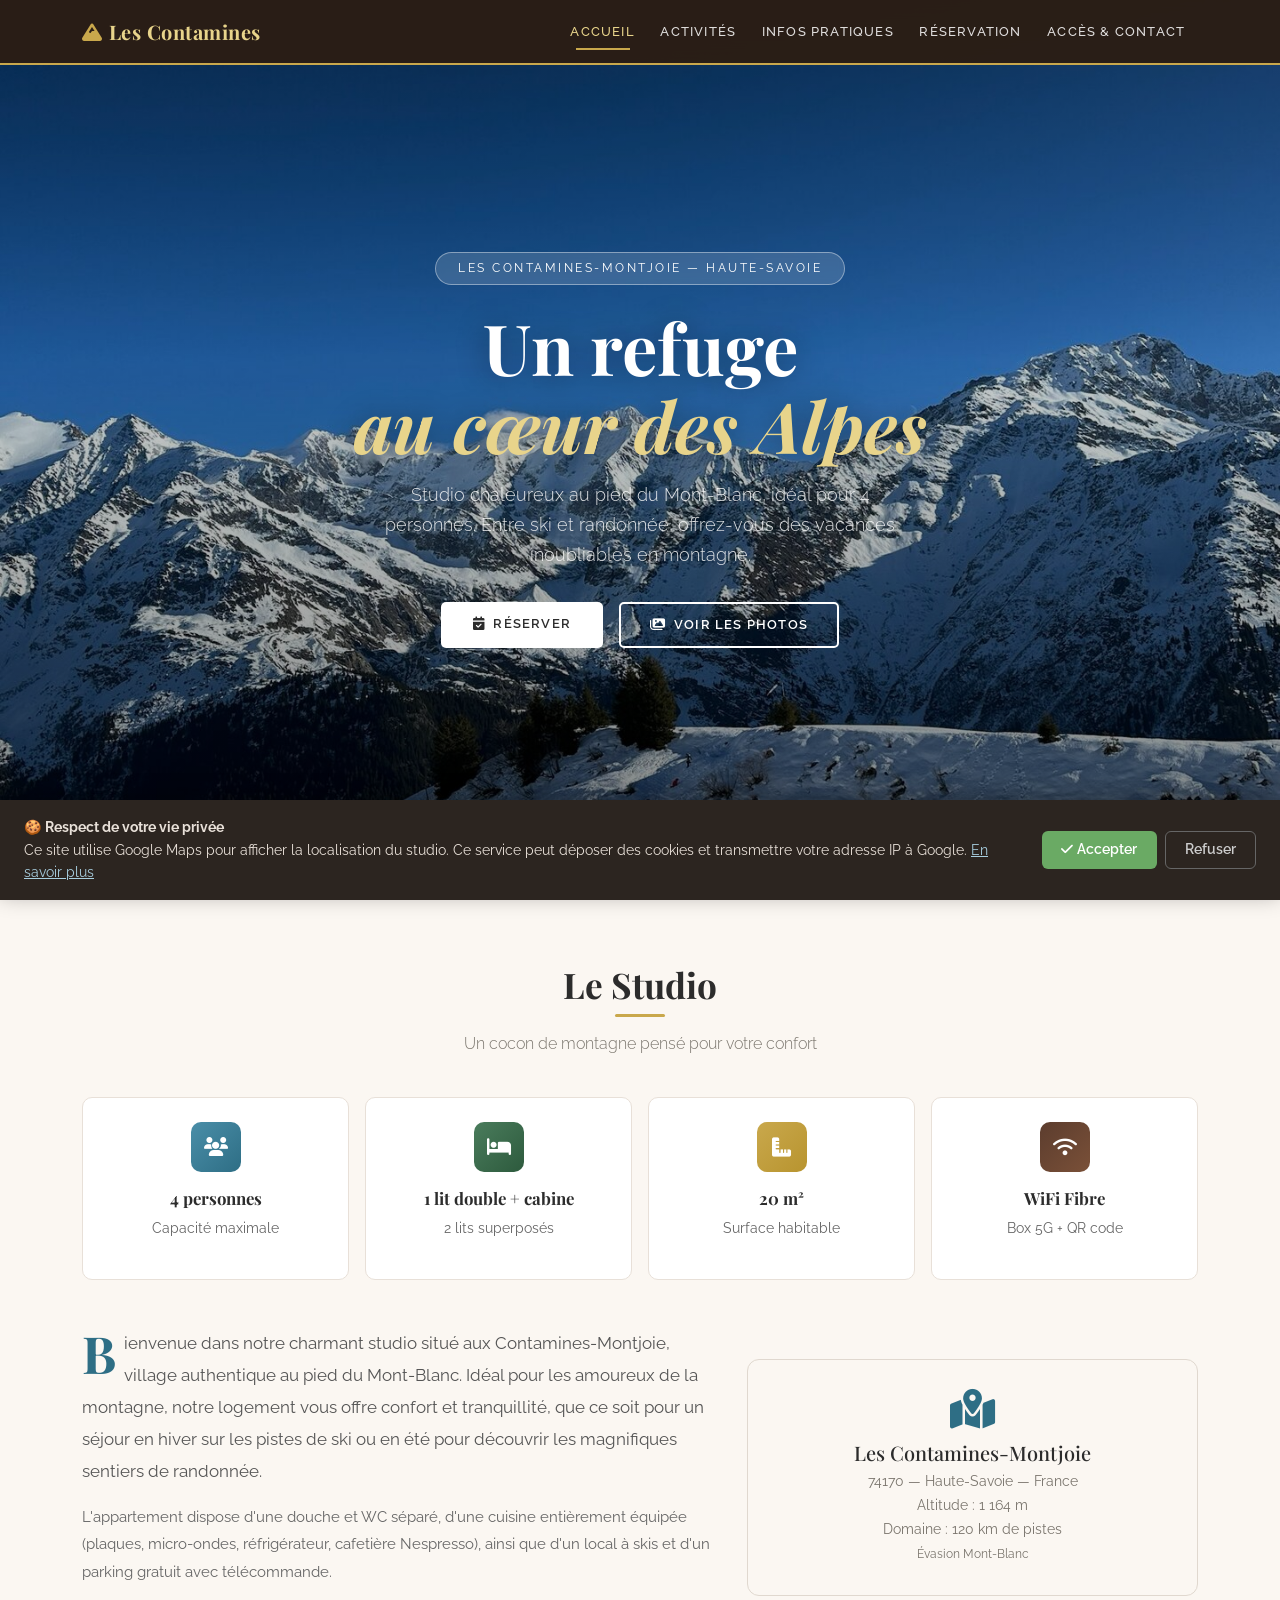
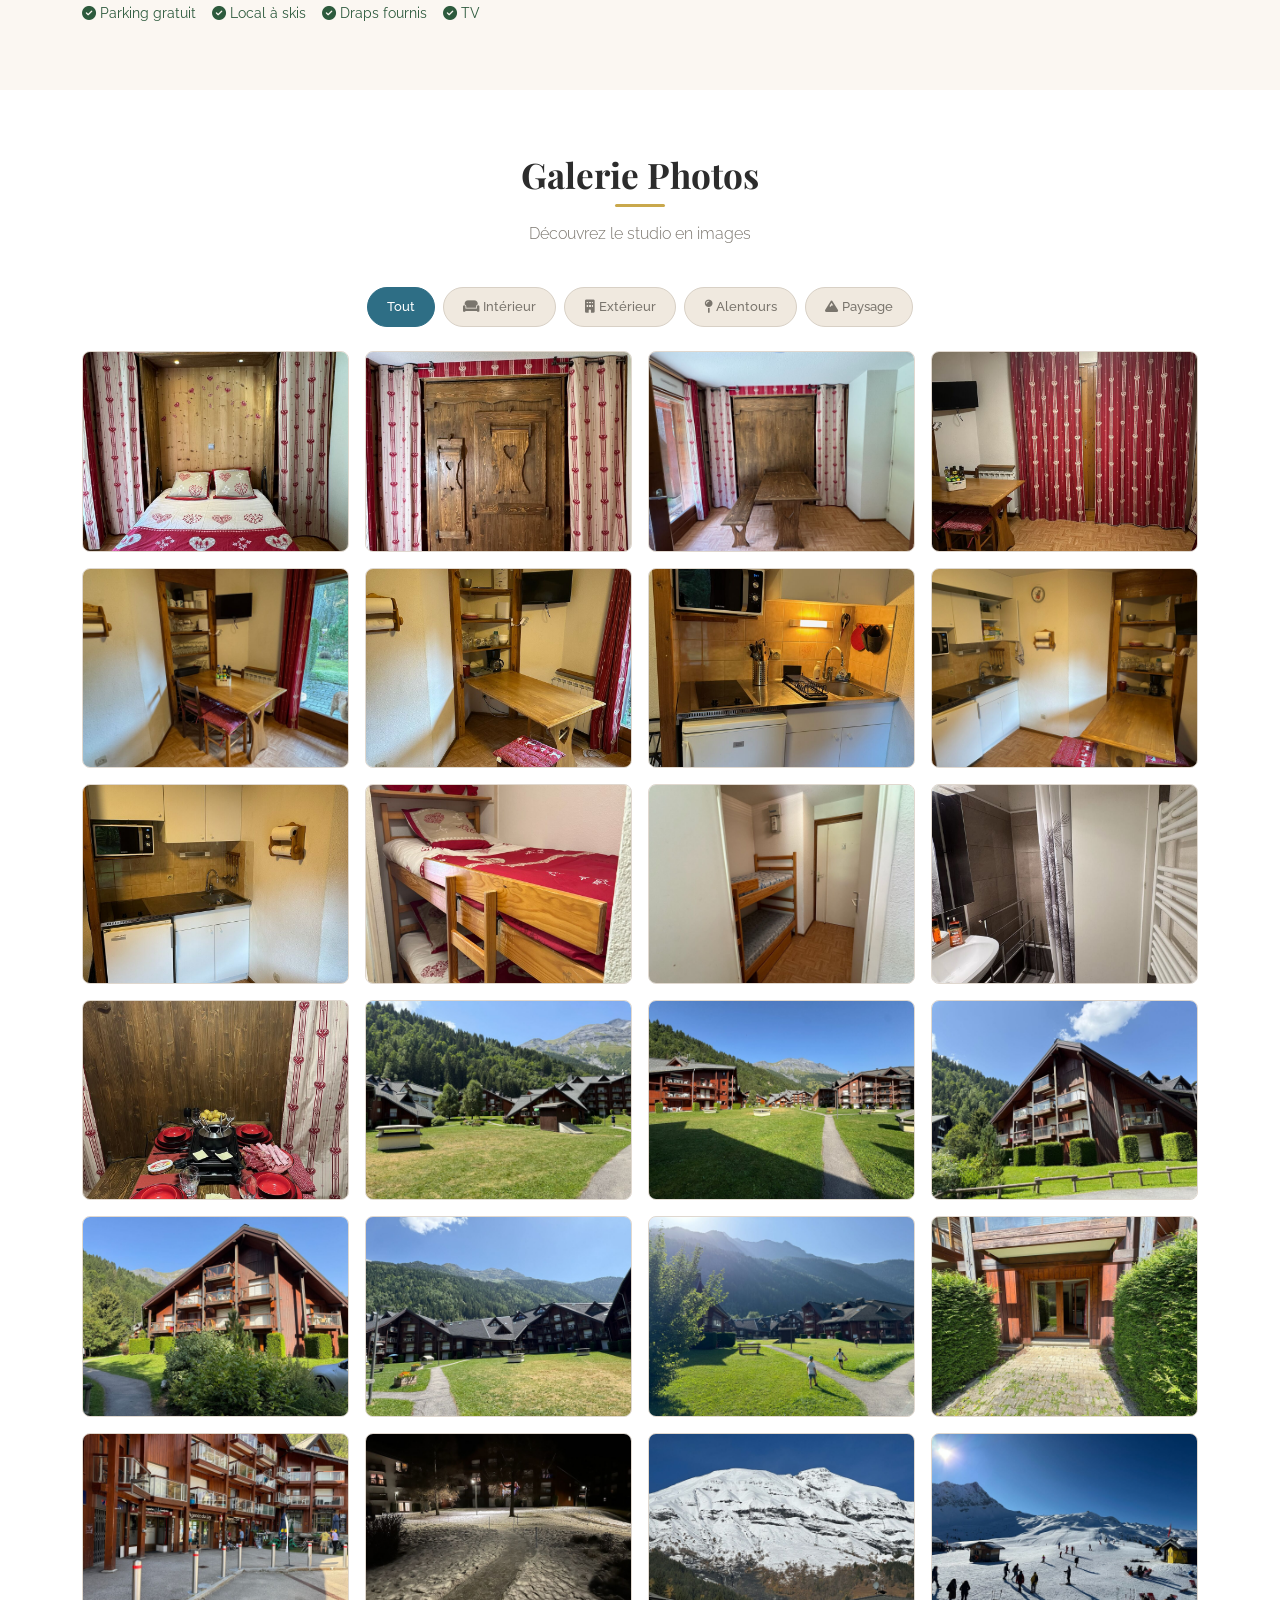
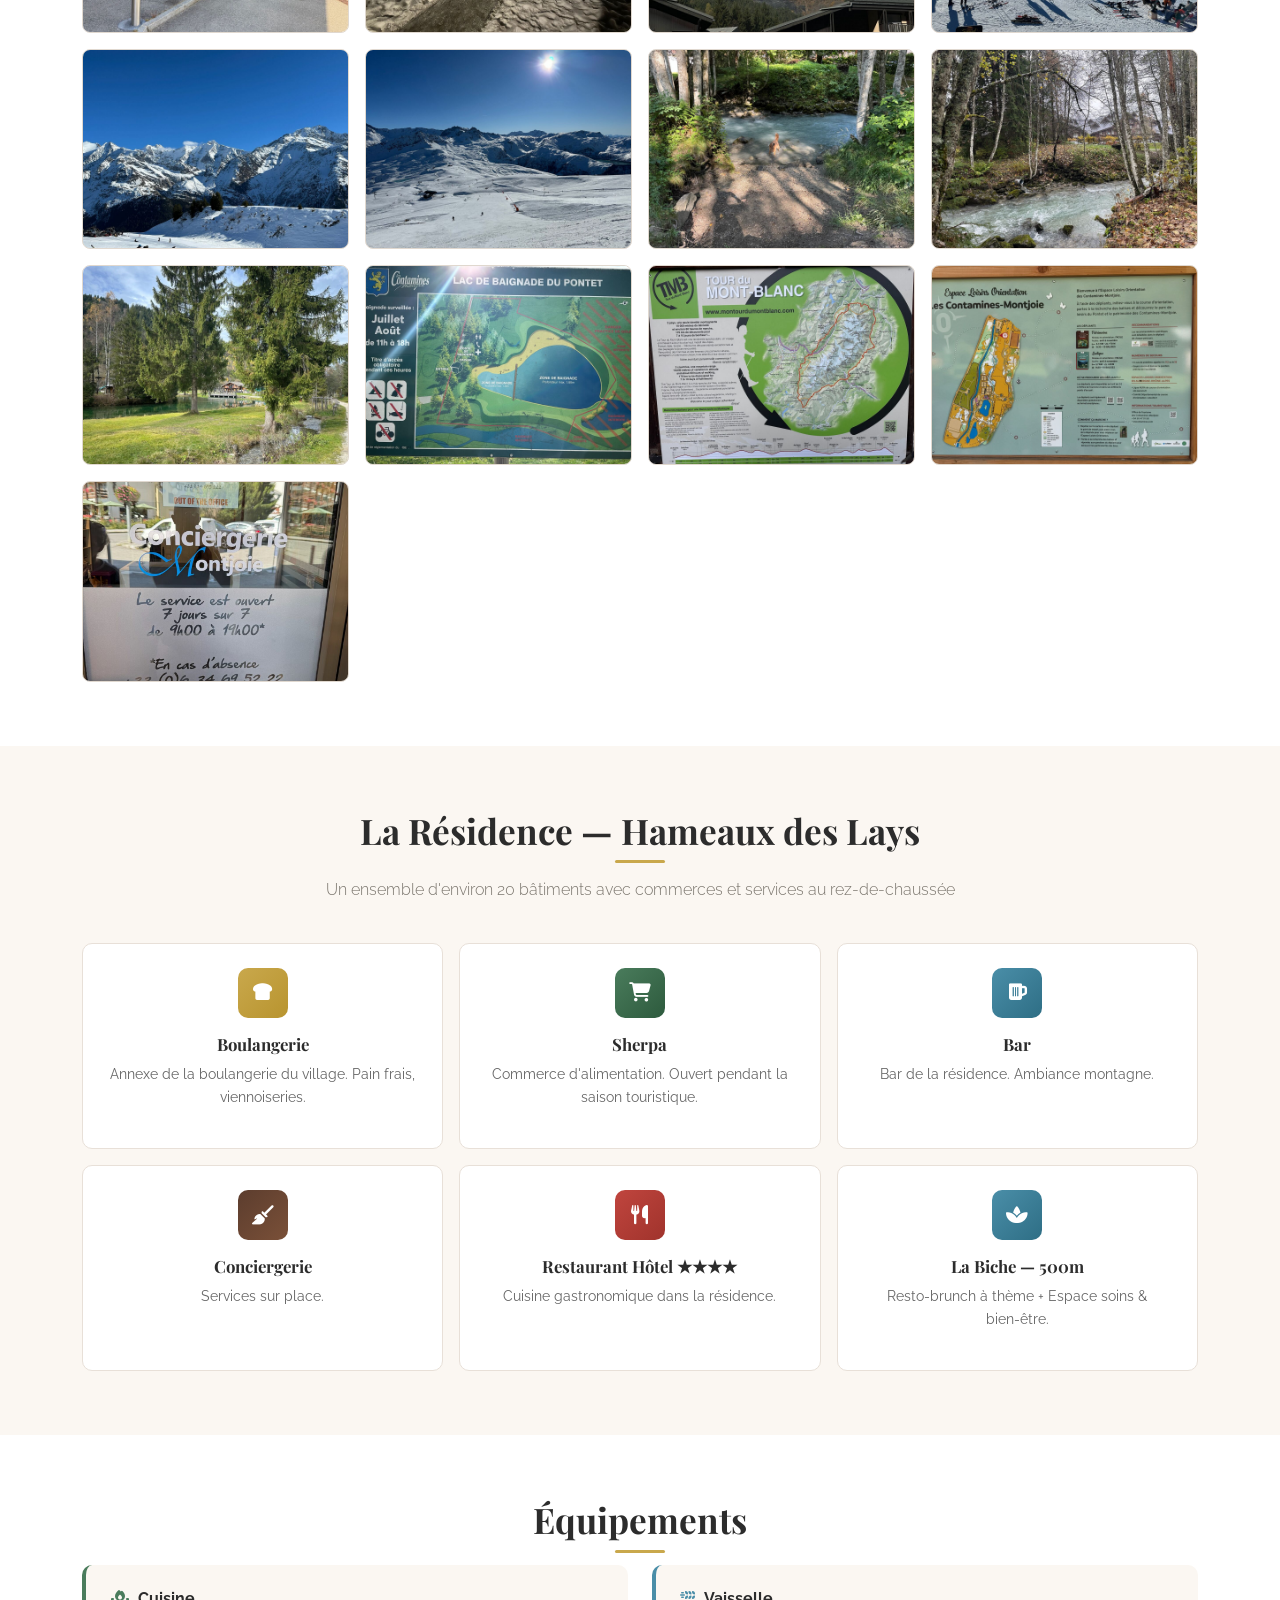
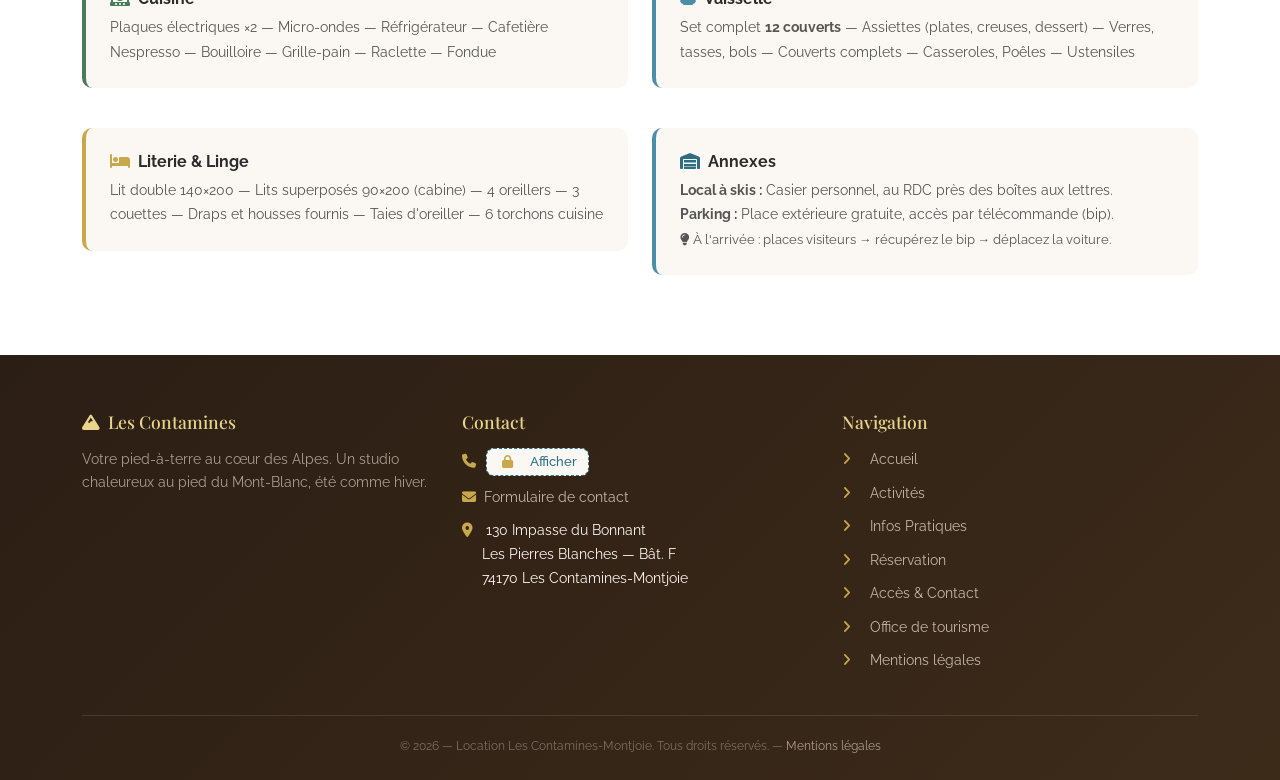
==== index.html @ e279d7f5 "Add files via upload" ====
<!DOCTYPE html>
<html lang="fr">
<head>
    <meta charset="UTF-8">
    <meta name="viewport" content="width=device-width, initial-scale=1.0">
    <title>Location Studio Les Contamines-Montjoie — Vacances au pied du Mont-Blanc</title>

    <!-- SEO : Meta description -->
    <meta name="description" content="Louez un studio chaleureux pour 4 personnes aux Contamines-Montjoie, Haute-Savoie. Ski, randonnée, parking gratuit, WiFi fibre. Au pied du Mont-Blanc, été comme hiver.">

    <!-- SEO : Canonical -->
    <link rel="canonical" href="https://conta74.fr/">

    <!-- SEO : Open Graph (Facebook, WhatsApp, Messenger, LinkedIn) -->
    <meta property="og:type" content="website">
    <meta property="og:url" content="https://conta74.fr/">
    <meta property="og:title" content="Location Studio Les Contamines-Montjoie — Mont-Blanc">
    <meta property="og:description" content="Studio 4 personnes au pied du Mont-Blanc. Ski, randonnée, parking gratuit. Réservez votre séjour en Haute-Savoie.">
    <meta property="og:image" content="https://conta74.fr/img/hero-montagne.jpg">
    <meta property="og:image:width" content="1200">
    <meta property="og:image:height" content="630">
    <meta property="og:locale" content="fr_FR">
    <meta property="og:site_name" content="Location Les Contamines-Montjoie">

    <!-- SEO : Twitter Card -->
    <meta name="twitter:card" content="summary_large_image">
    <meta name="twitter:title" content="Location Studio Les Contamines-Montjoie — Mont-Blanc">
    <meta name="twitter:description" content="Studio 4 personnes au pied du Mont-Blanc. Ski, randonnée, parking gratuit.">
    <meta name="twitter:image" content="https://conta74.fr/img/hero-montagne.jpg">

    <!-- SEO : Geo -->
    <meta name="geo.region" content="FR-74">
    <meta name="geo.placename" content="Les Contamines-Montjoie">
    <meta name="geo.position" content="45.8214;6.7267">
    <meta name="ICBM" content="45.8214, 6.7267">

    <!-- SEO : Données structurées JSON-LD -->
    <script type="application/ld+json">
    {
        "@context": "https://schema.org",
        "@type": "VacationRental",
        "name": "Studio Les Contamines-Montjoie — Hameaux des Lays",
        "description": "Studio chaleureux pour 4 personnes au pied du Mont-Blanc, aux Contamines-Montjoie. Ski, randonnée, parking gratuit, WiFi fibre.",
        "url": "https://conta74.fr/",
        "image": [
            "https://conta74.fr/img/hero-montagne.jpg",
            "https://conta74.fr/img/interieur-sejour.jpg",
            "https://conta74.fr/img/residence-panorama-ete.jpg"
        ],
        "address": {
            "@type": "PostalAddress",
            "streetAddress": "130 Impasse du Bonnant, Les Pierres Blanches — Bât. F",
            "addressLocality": "Les Contamines-Montjoie",
            "postalCode": "74170",
            "addressRegion": "Haute-Savoie",
            "addressCountry": "FR"
        },
        "geo": {
            "@type": "GeoCoordinates",
            "latitude": 45.8214,
            "longitude": 6.7267
        },
        "telephone": "+33760291960",
        "numberOfRooms": 1,
        "occupancy": {
            "@type": "QuantitativeValue",
            "maxValue": 4
        },
        "floorSize": {
            "@type": "QuantitativeValue",
            "value": 20,
            "unitCode": "MTK"
        },
        "amenityFeature": [
            { "@type": "LocationFeatureSpecification", "name": "WiFi Fibre", "value": true },
            { "@type": "LocationFeatureSpecification", "name": "Parking gratuit", "value": true },
            { "@type": "LocationFeatureSpecification", "name": "Local à skis", "value": true },
            { "@type": "LocationFeatureSpecification", "name": "Cuisine équipée", "value": true },
            { "@type": "LocationFeatureSpecification", "name": "Draps fournis", "value": true },
            { "@type": "LocationFeatureSpecification", "name": "TV", "value": true }
        ],
        "tourBookingPage": "https://conta74.fr/reservation.html"
    }
    </script>

    <!-- Breadcrumb JSON-LD -->
    <script type="application/ld+json">
    {
        "@context": "https://schema.org",
        "@type": "BreadcrumbList",
        "itemListElement": [
            { "@type": "ListItem", "position": 1, "name": "Accueil", "item": "https://conta74.fr/" },
            { "@type": "ListItem", "position": 2, "name": "Activités", "item": "https://conta74.fr/activites.html" },
            { "@type": "ListItem", "position": 3, "name": "Infos Pratiques", "item": "https://conta74.fr/pratique.html" },
            { "@type": "ListItem", "position": 4, "name": "Réservation", "item": "https://conta74.fr/reservation.html" },
            { "@type": "ListItem", "position": 5, "name": "Accès & Contact", "item": "https://conta74.fr/acces.html" }
        ]
    }
    </script>

    <link href="https://cdn.jsdelivr.net/npm/bootstrap@5.3.3/dist/css/bootstrap.min.css" rel="stylesheet">
    <link href="https://cdnjs.cloudflare.com/ajax/libs/font-awesome/6.5.1/css/all.min.css" rel="stylesheet">
    <link href="https://fonts.googleapis.com/css2?family=Playfair+Display:ital,wght@0,400;0,700;1,400&family=Raleway:wght@300;400;500;600;700&family=Caveat:wght@400;600&display=swap" rel="stylesheet">
    <link href="style.css" rel="stylesheet">
    <style>
        .hero-home {
            position: relative;
            min-height: 100vh;
            display: flex;
            align-items: center;
            justify-content: center;
            overflow: hidden;
            background: url('img/hero-montagne.jpg') center center / cover no-repeat;
        }
        .hero-home::before {
            content: '';
            position: absolute;
            inset: 0;
            background: linear-gradient(180deg, rgba(0,0,0,0.45) 0%, rgba(0,0,0,0.2) 40%, rgba(0,0,0,0.5) 100%);
            z-index: 1;
        }
        .hero-content {
            position: relative;
            z-index: 2;
            text-align: center;
            padding: 0 1rem;
        }
        .hero-badge {
            display: inline-block;
            background: rgba(255,255,255,0.15);
            border: 1px solid rgba(255,255,255,0.4);
            color: white;
            padding: 0.35rem 1.4rem;
            border-radius: 50px;
            font-size: 0.75rem;
            letter-spacing: 2.5px;
            text-transform: uppercase;
            margin-bottom: 1.5rem;
            animation: fadeInUp 0.8s ease 0.2s both;
            backdrop-filter: blur(4px);
        }
        .hero-content h1 {
            font-family: 'Playfair Display', serif;
            font-size: clamp(2.2rem, 5.5vw, 4.5rem);
            font-weight: 700;
            color: white;
            line-height: 1.1;
            margin-bottom: 1rem;
            animation: fadeInUp 0.8s ease 0.4s both;
            text-shadow: 0 2px 30px rgba(0,0,0,0.4);
        }
        .hero-content h1 em { font-style: italic; color: var(--gold-light); }
        .hero-desc {
            font-size: 1.1rem;
            color: rgba(255,255,255,0.85);
            font-weight: 300;
            max-width: 520px;
            margin: 0 auto 2rem;
            line-height: 1.7;
            animation: fadeInUp 0.8s ease 0.6s both;
            text-shadow: 0 1px 10px rgba(0,0,0,0.3);
        }
        .hero-cta { animation: fadeInUp 0.8s ease 0.8s both; }
        .lead-letter {
            font-family: 'Playfair Display', serif;
            font-size: 3.2rem;
            float: left;
            line-height: 1;
            margin-right: 8px;
            color: var(--sky-dark);
            font-weight: 700;
        }
        /* Accessibilité : H1 SEO masqué visuellement */
        .visually-hidden-seo {
            position: absolute;
            width: 1px;
            height: 1px;
            padding: 0;
            margin: -1px;
            overflow: hidden;
            clip: rect(0,0,0,0);
            white-space: nowrap;
            border: 0;
        }
    </style>
</head>
<body>

<!-- NAVBAR -->
<nav class="navbar navbar-expand-lg navbar-chalet fixed-top" aria-label="Navigation principale">
    <div class="container">
        <a class="navbar-brand" href="index.html"><i class="fas fa-mountain" aria-hidden="true"></i>Les Contamines</a>
        <button class="navbar-toggler" type="button" data-bs-toggle="collapse" data-bs-target="#navMain" aria-expanded="false" aria-label="Ouvrir le menu">
            <span class="navbar-toggler-icon"></span>
        </button>
        <div class="collapse navbar-collapse justify-content-end" id="navMain">
            <ul class="navbar-nav">
                <li class="nav-item"><a class="nav-link active-page" href="index.html" aria-current="page">Accueil</a></li>
                <li class="nav-item"><a class="nav-link" href="activites.html">Activités</a></li>
                <li class="nav-item"><a class="nav-link" href="pratique.html">Infos Pratiques</a></li>
                <li class="nav-item"><a class="nav-link" href="reservation.html">Réservation</a></li>
                <li class="nav-item"><a class="nav-link" href="acces.html">Accès & Contact</a></li>
            </ul>
        </div>
    </div>
</nav>

<!-- H1 SEO optimisé (masqué visuellement, lu par Google) -->
<h1 class="visually-hidden-seo">Location studio vacances Les Contamines-Montjoie — Appartement 4 personnes au pied du Mont-Blanc, Haute-Savoie</h1>

<main>

<!-- HERO -->
<section class="hero-home" role="img" aria-label="Vue panoramique des montagnes aux Contamines-Montjoie, Haute-Savoie">
    <div class="hero-content">
        <div class="hero-badge">Les Contamines-Montjoie — Haute-Savoie</div>
        <p class="h1-visual" style="font-family:'Playfair Display',serif; font-size:clamp(2.2rem,5.5vw,4.5rem); font-weight:700; color:white; line-height:1.1; margin-bottom:1rem; animation:fadeInUp 0.8s ease 0.4s both; text-shadow:0 2px 30px rgba(0,0,0,0.4);">Un refuge<br><em style="color:var(--gold-light);">au cœur des Alpes</em></p>
        <p class="hero-desc">Studio chaleureux au pied du Mont-Blanc, idéal pour 4 personnes. Entre ski et randonnée, offrez-vous des vacances inoubliables en montagne.</p>
        <div class="hero-cta d-flex gap-3 justify-content-center flex-wrap">
            <a href="reservation.html" class="btn btn-chalet" style="background:white;color:var(--charcoal);"><i class="fas fa-calendar-check me-2" aria-hidden="true"></i>Réserver</a>
            <a href="#photos" class="btn btn-outline-chalet" style="border-color:white;color:white;"><i class="fas fa-images me-2" aria-hidden="true"></i>Voir les photos</a>
        </div>
    </div>
</section>

<!-- PRÉSENTATION -->
<section id="presentation">
    <div class="container">
        <h2 class="section-title reveal">Le Studio</h2>
        <div class="section-divider reveal"></div>
        <p class="section-subtitle reveal">Un cocon de montagne pensé pour votre confort</p>

        <div class="row g-3 mb-5">
            <div class="col-6 col-md-3 reveal">
                <div class="card-chalet text-center">
                    <div class="card-icon sky mx-auto"><i class="fas fa-users" aria-hidden="true"></i></div>
                    <h5>4 personnes</h5>
                    <p>Capacité maximale</p>
                </div>
            </div>
            <div class="col-6 col-md-3 reveal">
                <div class="card-chalet text-center">
                    <div class="card-icon pine mx-auto"><i class="fas fa-bed" aria-hidden="true"></i></div>
                    <h5>1 lit double + cabine</h5>
                    <p>2 lits superposés</p>
                </div>
            </div>
            <div class="col-6 col-md-3 reveal">
                <div class="card-chalet text-center">
                    <div class="card-icon gold mx-auto"><i class="fas fa-ruler-combined" aria-hidden="true"></i></div>
                    <h5>20 m²</h5>
                    <p>Surface habitable</p>
                </div>
            </div>
            <div class="col-6 col-md-3 reveal">
                <div class="card-chalet text-center">
                    <div class="card-icon wood mx-auto"><i class="fas fa-wifi" aria-hidden="true"></i></div>
                    <h5>WiFi Fibre</h5>
                    <p>Box 5G + QR code</p>
                </div>
            </div>
        </div>

        <div class="row align-items-center reveal">
            <div class="col-lg-7">
                <p style="font-size:1.05rem; line-height:1.9; color:#555;">
                    <span class="lead-letter">B</span>ienvenue dans notre charmant studio situé aux Contamines-Montjoie, village authentique au pied du Mont-Blanc. Idéal pour les amoureux de la montagne, notre logement vous offre confort et tranquillité, que ce soit pour un séjour en hiver sur les pistes de ski ou en été pour découvrir les magnifiques sentiers de randonnée.
                </p>
                <p style="font-size:0.95rem; color:#666; line-height:1.8;">
                    L'appartement dispose d'une douche et WC séparé, d'une cuisine entièrement équipée (plaques, micro-ondes, réfrigérateur, cafetière Nespresso), ainsi que d'un local à skis et d'un parking gratuit avec télécommande.
                </p>
                <div class="d-flex flex-wrap gap-3 mt-3">
                    <span style="font-size:0.88rem; color:var(--pine);"><i class="fas fa-check-circle me-1" aria-hidden="true"></i>Parking gratuit</span>
                    <span style="font-size:0.88rem; color:var(--pine);"><i class="fas fa-check-circle me-1" aria-hidden="true"></i>Local à skis</span>
                    <span style="font-size:0.88rem; color:var(--pine);"><i class="fas fa-check-circle me-1" aria-hidden="true"></i>Draps fournis</span>
                    <span style="font-size:0.88rem; color:var(--pine);"><i class="fas fa-check-circle me-1" aria-hidden="true"></i>TV</span>
                </div>
            </div>
            <div class="col-lg-5 mt-4 mt-lg-0">
                <div style="background:var(--cream); border-radius:12px; padding:1.8rem; border:1px solid #e0d8cf; text-align:center;">
                    <i class="fas fa-map-marked-alt" style="font-size:2.5rem; color:var(--sky-dark); margin-bottom:0.8rem; display:block;" aria-hidden="true"></i>
                    <h5 style="font-family:'Playfair Display',serif; margin-bottom:0.3rem;">Les Contamines-Montjoie</h5>
                    <p style="color:var(--stone); font-size:0.88rem; margin:0;">
                        74170 — Haute-Savoie — France<br>
                        Altitude : 1 164 m<br>
                        Domaine : 120 km de pistes<br>
                        <small>Évasion Mont-Blanc</small>
                    </p>
                </div>
            </div>
        </div>
    </div>
</section>

<!-- GALERIE PHOTOS -->
<section id="photos" class="section-alt">
    <div class="container">
        <h2 class="section-title reveal">Galerie Photos</h2>
        <div class="section-divider reveal"></div>
        <p class="section-subtitle reveal">Découvrez le studio en images</p>

        <div class="d-flex gap-2 flex-wrap justify-content-center mb-4 reveal">
            <button class="filter-btn active" onclick="filterGallery('all', this)">Tout</button>
            <button class="filter-btn" onclick="filterGallery('interieur', this)"><i class="fas fa-couch me-1" aria-hidden="true"></i>Intérieur</button>
            <button class="filter-btn" onclick="filterGallery('exterieur', this)"><i class="fas fa-building me-1" aria-hidden="true"></i>Extérieur</button>
            <button class="filter-btn" onclick="filterGallery('alentours', this)"><i class="fas fa-map-pin me-1" aria-hidden="true"></i>Alentours</button>
            <button class="filter-btn" onclick="filterGallery('paysage', this)"><i class="fas fa-mountain me-1" aria-hidden="true"></i>Paysage</button>
        </div>

        <div class="gallery-grid reveal" id="galleryGrid"></div>
    </div>
</section>

<!-- Lightbox -->
<div class="lightbox" id="lightbox" role="dialog" aria-label="Visualisation photo">
    <button class="lightbox-close" onclick="closeLightbox()" aria-label="Fermer"><i class="fas fa-times" aria-hidden="true"></i></button>
    <button class="lightbox-nav lightbox-prev" onclick="navigateLightbox(-1)" aria-label="Photo précédente"><i class="fas fa-chevron-left" aria-hidden="true"></i></button>
    <img src="" alt="Photo du studio Les Contamines-Montjoie" id="lightboxImg">
    <button class="lightbox-nav lightbox-next" onclick="navigateLightbox(1)" aria-label="Photo suivante"><i class="fas fa-chevron-right" aria-hidden="true"></i></button>
</div>

<!-- LA RÉSIDENCE -->
<section id="residence">
    <div class="container">
        <h2 class="section-title reveal">La Résidence — Hameaux des Lays</h2>
        <div class="section-divider reveal"></div>
        <p class="section-subtitle reveal">Un ensemble d'environ 20 bâtiments avec commerces et services au rez-de-chaussée</p>

        <div class="row g-3">
            <div class="col-md-4 col-6 reveal">
                <div class="card-chalet text-center">
                    <div class="card-icon gold mx-auto"><i class="fas fa-bread-slice" aria-hidden="true"></i></div>
                    <h5>Boulangerie</h5>
                    <p>Annexe de la boulangerie du village. Pain frais, viennoiseries.</p>
                </div>
            </div>
            <div class="col-md-4 col-6 reveal">
                <div class="card-chalet text-center">
                    <div class="card-icon pine mx-auto"><i class="fas fa-shopping-cart" aria-hidden="true"></i></div>
                    <h5>Sherpa</h5>
                    <p>Commerce d'alimentation. Ouvert pendant la saison touristique.</p>
                </div>
            </div>
            <div class="col-md-4 col-6 reveal">
                <div class="card-chalet text-center">
                    <div class="card-icon sky mx-auto"><i class="fas fa-beer-mug-empty" aria-hidden="true"></i></div>
                    <h5>Bar</h5>
                    <p>Bar de la résidence. Ambiance montagne.</p>
                </div>
            </div>
            <div class="col-md-4 col-6 reveal">
                <div class="card-chalet text-center">
                    <div class="card-icon wood mx-auto"><i class="fas fa-broom" aria-hidden="true"></i></div>
                    <h5>Conciergerie</h5>
                    <p>Services sur place.</p>
                </div>
            </div>
            <div class="col-md-4 col-6 reveal">
                <div class="card-chalet text-center">
                    <div class="card-icon red mx-auto"><i class="fas fa-utensils" aria-hidden="true"></i></div>
                    <h5>Restaurant Hôtel ★★★★</h5>
                    <p>Cuisine gastronomique dans la résidence.</p>
                </div>
            </div>
            <div class="col-md-4 col-6 reveal">
                <div class="card-chalet text-center">
                    <div class="card-icon sky mx-auto"><i class="fas fa-spa" aria-hidden="true"></i></div>
                    <h5>La Biche — 500m</h5>
                    <p>Resto-brunch à thème + Espace soins & bien-être.</p>
                </div>
            </div>
        </div>
    </div>
</section>

<!-- ÉQUIPEMENTS -->
<section id="equipements" class="section-alt">
    <div class="container">
        <h2 class="section-title reveal">Équipements</h2>
        <div class="section-divider reveal"></div>

        <div class="row g-4 reveal">
            <div class="col-md-6">
                <div class="info-block green">
                    <h5><i class="fas fa-fire-burner me-2" style="color:var(--pine-light)" aria-hidden="true"></i>Cuisine</h5>
                    <p>Plaques électriques ×2 — Micro-ondes — Réfrigérateur — Cafetière Nespresso — Bouilloire — Grille-pain — Raclette — Fondue</p>
                </div>
            </div>
            <div class="col-md-6">
                <div class="info-block blue">
                    <h5><i class="fas fa-plate-wheat me-2" style="color:var(--sky)" aria-hidden="true"></i>Vaisselle</h5>
                    <p>Set complet <strong>12 couverts</strong> — Assiettes (plates, creuses, dessert) — Verres, tasses, bols — Couverts complets — Casseroles, Poêles — Ustensiles</p>
                </div>
            </div>
            <div class="col-md-6">
                <div class="info-block gold">
                    <h5><i class="fas fa-bed me-2" style="color:var(--gold)" aria-hidden="true"></i>Literie & Linge</h5>
                    <p>Lit double 140×200 — Lits superposés 90×200 (cabine) — 4 oreillers — 3 couettes — Draps et housses fournis — Taies d'oreiller — 6 torchons cuisine</p>
                </div>
            </div>
            <div class="col-md-6">
                <div class="info-block">
                    <h5><i class="fas fa-warehouse me-2" style="color:var(--sky-dark)" aria-hidden="true"></i>Annexes</h5>
                    <p><strong>Local à skis :</strong> Casier personnel, au RDC près des boîtes aux lettres.<br>
                    <strong>Parking :</strong> Place extérieure gratuite, accès par télécommande (bip).<br>
                    <small><i class="fas fa-lightbulb me-1" aria-hidden="true"></i>À l'arrivée : places visiteurs → récupérez le bip → déplacez la voiture.</small></p>
                </div>
            </div>
        </div>
    </div>
</section>

</main>

<!-- FOOTER -->
<footer class="footer">
    <div class="container">
        <div class="row g-4">
            <div class="col-md-4">
                <h5><i class="fas fa-mountain me-2" aria-hidden="true"></i>Les Contamines</h5>
                <p style="font-size:0.88rem; color:#a89e92; line-height:1.6;">
                    Votre pied-à-terre au cœur des Alpes. Un studio chaleureux au pied du Mont-Blanc, été comme hiver.
                </p>
            </div>
            <div class="col-md-4">
                <h5>Contact</h5>
                <ul class="footer-list">
                    <li><i class="fas fa-phone" aria-hidden="true"></i><a href="tel:+33760291960">07 60 29 19 60</a></li>
                    <li><a href="acces.html#contact-form"><i class="fas fa-envelope me-1" aria-hidden="true"></i>Formulaire de contact</a></li>
                    <li><i class="fas fa-map-marker-alt" aria-hidden="true"></i>130 Impasse du Bonnant<br>&nbsp;&nbsp;&nbsp;&nbsp;&nbsp;Les Pierres Blanches — Bât. F<br>&nbsp;&nbsp;&nbsp;&nbsp;&nbsp;74170 Les Contamines-Montjoie</li>
                </ul>
            </div>
            <div class="col-md-4">
                <h5>Navigation</h5>
                <nav aria-label="Navigation pied de page">
                    <ul class="footer-list">
                        <li><a href="index.html"><i class="fas fa-angle-right" aria-hidden="true"></i> Accueil</a></li>
                        <li><a href="activites.html"><i class="fas fa-angle-right" aria-hidden="true"></i> Activités</a></li>
                        <li><a href="pratique.html"><i class="fas fa-angle-right" aria-hidden="true"></i> Infos Pratiques</a></li>
                        <li><a href="reservation.html"><i class="fas fa-angle-right" aria-hidden="true"></i> Réservation</a></li>
                        <li><a href="acces.html"><i class="fas fa-angle-right" aria-hidden="true"></i> Accès & Contact</a></li>
                        <li><a href="https://www.lescontamines.com" target="_blank" rel="noopener"><i class="fas fa-angle-right" aria-hidden="true"></i> Office de tourisme</a></li>
                        <li><a href="mentions.html"><i class="fas fa-angle-right" aria-hidden="true"></i> Mentions légales</a></li>
                    </ul>
                </nav>
            </div>
        </div>
        <div class="footer-bottom">
            <p class="mb-0">&copy; 2026 — Location Les Contamines-Montjoie. Tous droits réservés. — <a href="mentions.html" style="color:#a89e92;">Mentions légales</a></p>
        </div>
    </div>
</footer>

<script src="https://cdn.jsdelivr.net/npm/bootstrap@5.3.3/dist/js/bootstrap.bundle.min.js"></script>
<!-- Protection anti-scraping du téléphone -->
<script src="phone-protect.js" defer></script>
<script src="cookie-consent.js" defer></script>
<script>
// Navbar scroll
window.addEventListener('scroll', () => {
    document.querySelector('.navbar-chalet').classList.toggle('scrolled', window.scrollY > 60);
});

// Gallery config
const PHOTOS = [
    // Intérieur — Le studio
    { src: 'img/interieur-chambre-lit.jpg', label: 'Chambre avec lit double du studio Les Contamines', cat: 'interieur' },
    { src: 'img/interieur-lit-ferme.jpg', label: 'Lit escamotable fermé — gain de place', cat: 'interieur' },
    { src: 'img/interieur-lit-table.jpg', label: 'Espace séjour avec table et lit', cat: 'interieur' },
    { src: 'img/interieur-sejour.jpg', label: 'Séjour du studio de vacances', cat: 'interieur' },
    { src: 'img/interieur-repas-jardin.jpg', label: 'Coin repas avec vue sur le jardin', cat: 'interieur' },
    { src: 'img/interieur-coin-repas.jpg', label: 'Coin repas du studio', cat: 'interieur' },
    { src: 'img/interieur-cuisine-equip.jpg', label: 'Cuisine entièrement équipée — plaques, micro-ondes, Nespresso', cat: 'interieur' },
    { src: 'img/interieur-cuisine.jpg', label: 'Cuisine du studio Les Contamines-Montjoie', cat: 'interieur' },
    { src: 'img/interieur-kitchenette.jpg', label: 'Kitchenette équipée', cat: 'interieur' },
    { src: 'img/interieur-cabine-deco.jpg', label: 'Cabine avec lits superposés décorée style montagne', cat: 'interieur' },
    { src: 'img/interieur-cabine-lits.jpg', label: 'Cabine enfants — lits superposés ambiance montagne', cat: 'interieur' },
    { src: 'img/interieur-douche.jpg', label: 'Salle de bain avec douche', cat: 'interieur' },
    { src: 'img/interieur-raclette.jpg', label: 'Soirée raclette au studio', cat: 'interieur' },
    // Résidence — Extérieur
    { src: 'img/residence-panorama-ete.jpg', label: 'Résidence Hameaux des Lays — panorama été', cat: 'exterieur' },
    { src: 'img/residence-ensemble-ete.jpg', label: 'Vue d\'ensemble de la résidence en été', cat: 'exterieur' },
    { src: 'img/residence-batiment-ete.jpg', label: 'Bâtiment de la résidence en été', cat: 'exterieur' },
    { src: 'img/residence-batiment-proche.jpg', label: 'Vue rapprochée du bâtiment F', cat: 'exterieur' },
    { src: 'img/residence-vue-montagne.jpg', label: 'Résidence avec vue sur les montagnes', cat: 'exterieur' },
    { src: 'img/residence-enfants-ete.jpg', label: 'Enfants jouant à la résidence en été', cat: 'exterieur' },
    { src: 'img/residence-entree.jpg', label: 'Entrée du studio — bâtiment F', cat: 'exterieur' },
    { src: 'img/residence-commerces.jpg', label: 'Commerces de la résidence — boulangerie, Sherpa', cat: 'exterieur' },
    { src: 'img/residence-nuit-hiver.jpg', label: 'Résidence sous la neige — ambiance hivernale', cat: 'exterieur' },
    // Paysage / Ski
    { src: 'img/paysage-mont-blanc.jpg', label: 'Vue sur le Mont-Blanc depuis Les Contamines-Montjoie', cat: 'paysage' },
    { src: 'img/ski-pistes-soleil.jpg', label: 'Pistes de ski ensoleillées — domaine Évasion Mont-Blanc', cat: 'paysage' },
    { src: 'img/ski-panorama-montagne.jpg', label: 'Panorama montagne depuis les pistes de ski', cat: 'paysage' },
    { src: 'img/ski-domaine-panorama.jpg', label: 'Domaine skiable Les Contamines — 120 km de pistes', cat: 'paysage' },
    { src: 'img/residence-riviere.jpg', label: 'Le Bonnant — rivière en été aux Contamines', cat: 'paysage' },
    // Alentours
    { src: 'img/alentours-torrent.jpg', label: 'Le torrent du Bonnant — Les Contamines-Montjoie', cat: 'alentours' },
    { src: 'img/alentours-lac.jpg', label: 'Lac du Pontet — randonnée aux Contamines', cat: 'alentours' },
    { src: 'img/alentours-lac-baignade.jpg', label: 'Lac de baignade naturelle en été', cat: 'alentours' },
    { src: 'img/alentours-tmb-panneau.jpg', label: 'Panneau du Tour du Mont-Blanc — GR TMB', cat: 'alentours' },
    { src: 'img/alentours-espace-loisirs.jpg', label: 'Espace loisirs Les Contamines-Montjoie', cat: 'alentours' },
    { src: 'img/alentours-conciergerie.jpg', label: 'Conciergerie de la résidence', cat: 'alentours' },
];

let currentLightboxIndex = 0;
const galleryImages = [];

function initGallery() {
    const grid = document.getElementById('galleryGrid');
    PHOTOS.forEach((p, i) => {
        const item = document.createElement('div');
        item.className = 'gallery-item';
        item.dataset.category = p.cat;
        if (p.src) {
            item.innerHTML = `<img src="${p.src}" alt="${p.label}" loading="lazy"><div class="gallery-overlay"><span>${p.label}</span></div>`;
            galleryImages.push(p.src);
            item.onclick = () => openLightbox(galleryImages.indexOf(p.src));
        } else {
            item.innerHTML = `<div class="gallery-placeholder"><i class="fas ${p.icon}"></i><span>${p.label}</span><small style="color:#ccc; margin-top:3px;">Photo à ajouter</small></div>`;
        }
        grid.appendChild(item);
    });
}

function filterGallery(cat, btn) {
    document.querySelectorAll('.filter-btn').forEach(b => b.classList.remove('active'));
    btn.classList.add('active');
    document.querySelectorAll('.gallery-item').forEach(item => {
        item.style.display = (cat === 'all' || item.dataset.category === cat) ? '' : 'none';
    });
}

function openLightbox(index) {
    if (!galleryImages.length) return;
    currentLightboxIndex = index;
    const img = document.getElementById('lightboxImg');
    img.src = galleryImages[index];
    img.alt = PHOTOS[index]?.label || 'Photo du studio';
    document.getElementById('lightbox').classList.add('active');
    document.body.style.overflow = 'hidden';
}
function closeLightbox() {
    document.getElementById('lightbox').classList.remove('active');
    document.body.style.overflow = '';
}
function navigateLightbox(dir) {
    currentLightboxIndex = (currentLightboxIndex + dir + galleryImages.length) % galleryImages.length;
    const img = document.getElementById('lightboxImg');
    img.src = galleryImages[currentLightboxIndex];
    img.alt = PHOTOS[currentLightboxIndex]?.label || 'Photo du studio';
}
document.addEventListener('keydown', e => {
    if (!document.getElementById('lightbox').classList.contains('active')) return;
    if (e.key === 'Escape') closeLightbox();
    if (e.key === 'ArrowLeft') navigateLightbox(-1);
    if (e.key === 'ArrowRight') navigateLightbox(1);
});

// Scroll reveal
const observer = new IntersectionObserver(entries => {
    entries.forEach(e => { if (e.isIntersecting) e.target.classList.add('visible'); });
}, { threshold: 0.1, rootMargin: '0px 0px -40px 0px' });
document.querySelectorAll('.reveal').forEach(el => observer.observe(el));

document.addEventListener('DOMContentLoaded', initGallery);
</script>
</body>
</html>
---- style.css ----
/* ══════════════════════════════════════
   CONTA74 — Location Les Contamines
   Shared Stylesheet
   ══════════════════════════════════════ */

:root {
    --wood: #5C3D2E;
    --wood-light: #8B6914;
    --cream: #FBF7F2;
    --cream-dark: #F0E9DF;
    --snow: #FFFFFF;
    --sky: #4A8EA8;
    --sky-dark: #2E6E85;
    --sky-light: #D4EEF7;
    --pine: #2D5A3D;
    --pine-light: #4A7C5C;
    --gold: #C9A84C;
    --gold-light: #E8D48B;
    --charcoal: #2C2C2C;
    --stone: #7A756D;
    --red-savoie: #A0332C;
    --warm-bg: #F9F5F0;
}

* { box-sizing: border-box; }

body {
    font-family: 'Raleway', sans-serif;
    background-color: var(--cream);
    color: var(--charcoal);
    line-height: 1.7;
}

/* ══════════ NAVBAR ══════════ */
.navbar-chalet {
    background: rgba(43, 30, 20, 0.96);
    backdrop-filter: blur(12px);
    padding: 0.6rem 0;
    transition: all 0.4s ease;
    border-bottom: 2px solid var(--gold);
}
.navbar-chalet.scrolled {
    padding: 0.35rem 0;
    box-shadow: 0 4px 20px rgba(0,0,0,0.2);
}
.navbar-chalet .navbar-brand {
    font-family: 'Playfair Display', serif;
    color: var(--gold-light) !important;
    font-size: 1.25rem;
    font-weight: 700;
    letter-spacing: 0.5px;
}
.navbar-chalet .navbar-brand i { color: var(--gold); margin-right: 0.4rem; }
.navbar-chalet .nav-link {
    color: rgba(255,255,255,0.85) !important;
    font-weight: 500;
    font-size: 0.8rem;
    text-transform: uppercase;
    letter-spacing: 1.2px;
    padding: 0.5rem 0.8rem !important;
    position: relative;
    transition: color 0.3s;
}
.navbar-chalet .nav-link::after {
    content: '';
    position: absolute;
    bottom: 0; left: 50%;
    width: 0; height: 2px;
    background: var(--gold);
    transition: all 0.3s ease;
    transform: translateX(-50%);
}
.navbar-chalet .nav-link:hover,
.navbar-chalet .nav-link.active-page { color: var(--gold-light) !important; }
.navbar-chalet .nav-link:hover::after,
.navbar-chalet .nav-link.active-page::after { width: 60%; }
.navbar-toggler { border-color: var(--gold) !important; }
.navbar-toggler-icon { filter: invert(1); }

/* ══════════ PAGE HERO ══════════ */
.page-hero {
    background: linear-gradient(135deg, #2B1E14 0%, #3D2B1A 40%, var(--sky-dark) 100%);
    padding: 7rem 0 3rem;
    text-align: center;
    position: relative;
    overflow: hidden;
}
.page-hero::before {
    content: '';
    position: absolute;
    inset: 0;
    background: url("data:image/svg+xml,%3Csvg viewBox='0 0 1440 200' xmlns='http://www.w3.org/2000/svg'%3E%3Cpath d='M0 120 L200 60 L400 100 L600 30 L800 80 L1000 20 L1200 70 L1440 40 L1440 200 L0 200Z' fill='%23fff' opacity='0.04'/%3E%3C/svg%3E") no-repeat bottom center;
    background-size: cover;
}
.page-hero h1 {
    font-family: 'Playfair Display', serif;
    color: white;
    font-size: clamp(2rem, 4vw, 3rem);
    font-weight: 700;
    margin-bottom: 0.5rem;
    position: relative;
}
.page-hero .hero-sub {
    color: rgba(255,255,255,0.7);
    font-size: 1.05rem;
    font-weight: 300;
    position: relative;
}

/* ══════════ SECTIONS ══════════ */
section { padding: 4rem 0; }
.section-alt { background: var(--snow); }

.section-title {
    font-family: 'Playfair Display', serif;
    font-size: 2.2rem;
    font-weight: 700;
    color: var(--charcoal);
    text-align: center;
    margin-bottom: 0.5rem;
}
.section-divider {
    width: 50px; height: 3px;
    background: var(--gold);
    margin: 0 auto 0.8rem;
    border-radius: 2px;
}
.section-subtitle {
    text-align: center;
    color: var(--stone);
    font-weight: 300;
    font-size: 1rem;
    margin-bottom: 2.5rem;
}

/* ══════════ CARDS ══════════ */
.card-chalet {
    background: white;
    border: 1px solid #e8e0d8;
    border-radius: 10px;
    padding: 1.5rem;
    transition: all 0.3s ease;
    height: 100%;
}
.card-chalet:hover {
    transform: translateY(-3px);
    box-shadow: 0 8px 25px rgba(0,0,0,0.07);
}
.card-chalet h5 {
    font-family: 'Playfair Display', serif;
    font-weight: 700;
    color: var(--charcoal);
    margin-bottom: 0.5rem;
    font-size: 1.05rem;
}
.card-chalet p, .card-chalet li {
    color: #666;
    font-size: 0.9rem;
    line-height: 1.6;
}

.card-icon {
    width: 50px; height: 50px;
    border-radius: 10px;
    display: flex;
    align-items: center;
    justify-content: center;
    font-size: 1.2rem;
    color: white;
    margin-bottom: 1rem;
    flex-shrink: 0;
}
.card-icon.sky { background: linear-gradient(135deg, var(--sky), var(--sky-dark)); }
.card-icon.pine { background: linear-gradient(135deg, var(--pine-light), var(--pine)); }
.card-icon.gold { background: linear-gradient(135deg, var(--gold), #B8942F); }
.card-icon.wood { background: linear-gradient(135deg, var(--wood), #7A5038); }
.card-icon.red { background: linear-gradient(135deg, #C0453E, var(--red-savoie)); }

/* ══════════ INFO BLOCKS ══════════ */
.info-block {
    background: var(--cream);
    border-radius: 10px;
    padding: 1.5rem;
    border-left: 4px solid var(--sky);
    margin-bottom: 1rem;
}
.info-block.green { border-left-color: var(--pine-light); }
.info-block.gold { border-left-color: var(--gold); }
.info-block.red { border-left-color: var(--red-savoie); }
.info-block.blue { border-left-color: var(--sky); }
.info-block h5 {
    font-weight: 700;
    margin-bottom: 0.4rem;
    font-size: 1rem;
}
.info-block p, .info-block li {
    font-size: 0.9rem;
    color: #555;
    line-height: 1.7;
    margin: 0;
}

/* Warning box */
.warning-box {
    background: #FFF8E1;
    border-left: 4px solid #FFC107;
    border-radius: 8px;
    padding: 1.2rem 1.5rem;
    margin: 1.5rem 0;
}
.warning-box p { color: #856404; margin: 0; font-size: 0.9rem; }

.success-box {
    background: #E8F5E9;
    border-left: 4px solid var(--pine-light);
    border-radius: 8px;
    padding: 1.2rem 1.5rem;
    margin: 1.5rem 0;
}
.success-box p { color: #2E7D32; margin: 0; font-size: 0.9rem; }

/* ══════════ BUTTONS ══════════ */
.btn-chalet {
    background: var(--wood);
    color: var(--cream);
    border: none;
    padding: 0.75rem 2rem;
    font-weight: 600;
    letter-spacing: 1.2px;
    text-transform: uppercase;
    font-size: 0.82rem;
    border-radius: 5px;
    transition: all 0.35s ease;
}
.btn-chalet:hover {
    background: var(--sky-dark);
    color: white;
    transform: translateY(-2px);
    box-shadow: 0 6px 20px rgba(46,110,133,0.25);
}
.btn-outline-chalet {
    background: transparent;
    color: var(--wood);
    border: 2px solid var(--wood);
    padding: 0.7rem 1.8rem;
    font-weight: 600;
    letter-spacing: 1.2px;
    text-transform: uppercase;
    font-size: 0.82rem;
    border-radius: 5px;
    transition: all 0.35s ease;
}
.btn-outline-chalet:hover {
    background: var(--wood);
    color: var(--cream);
}
.btn-pine {
    background: var(--pine-light);
    color: white;
    border: none;
    padding: 0.7rem 1.5rem;
    font-weight: 600;
    border-radius: 5px;
    transition: all 0.3s;
}
.btn-pine:hover {
    background: var(--pine);
    color: white;
    transform: translateY(-1px);
}

/* ══════════ GALLERY ══════════ */
.gallery-grid {
    display: grid;
    grid-template-columns: repeat(auto-fill, minmax(260px, 1fr));
    gap: 1rem;
}
.gallery-item {
    position: relative;
    border-radius: 8px;
    overflow: hidden;
    aspect-ratio: 4/3;
    cursor: pointer;
    background: var(--cream-dark);
    border: 1px solid #e0d8cf;
}
.gallery-item img {
    width: 100%; height: 100%;
    object-fit: cover;
    transition: transform 0.6s ease;
}
.gallery-item:hover img { transform: scale(1.06); }
.gallery-overlay {
    position: absolute;
    inset: 0;
    background: linear-gradient(to top, rgba(43,30,20,0.7), transparent 50%);
    opacity: 0;
    transition: opacity 0.4s ease;
    display: flex;
    align-items: flex-end;
    padding: 1.2rem;
}
.gallery-item:hover .gallery-overlay { opacity: 1; }
.gallery-overlay span {
    color: white;
    font-family: 'Playfair Display', serif;
    font-size: 1rem;
}
.gallery-placeholder {
    display: flex;
    flex-direction: column;
    align-items: center;
    justify-content: center;
    color: var(--stone);
    font-size: 0.85rem;
    height: 100%;
}
.gallery-placeholder i { font-size: 2rem; margin-bottom: 0.5rem; color: #c4b8a8; }

.filter-btn {
    padding: 0.5rem 1.2rem;
    background: var(--cream-dark);
    border: 1px solid #d8d0c5;
    border-radius: 50px;
    font-size: 0.82rem;
    font-weight: 500;
    color: var(--stone);
    cursor: pointer;
    transition: all 0.3s;
    font-family: 'Raleway', sans-serif;
}
.filter-btn:hover, .filter-btn.active {
    background: var(--sky-dark);
    color: white;
    border-color: var(--sky-dark);
}

/* Lightbox */
.lightbox {
    display: none;
    position: fixed;
    inset: 0;
    z-index: 9999;
    background: rgba(0,0,0,0.92);
    align-items: center;
    justify-content: center;
}
.lightbox.active { display: flex; }
.lightbox img {
    max-width: 90vw;
    max-height: 85vh;
    border-radius: 6px;
}
.lightbox-close {
    position: absolute;
    top: 1.5rem; right: 2rem;
    color: white;
    font-size: 2rem;
    cursor: pointer;
    background: none;
    border: none;
    transition: transform 0.3s;
}
.lightbox-close:hover { transform: rotate(90deg); }
.lightbox-nav {
    position: absolute;
    top: 50%;
    transform: translateY(-50%);
    color: white;
    font-size: 2rem;
    cursor: pointer;
    background: rgba(255,255,255,0.1);
    border: none;
    width: 46px; height: 46px;
    border-radius: 50%;
    display: flex;
    align-items: center;
    justify-content: center;
    transition: background 0.3s;
}
.lightbox-nav:hover { background: rgba(255,255,255,0.25); }
.lightbox-prev { left: 1.5rem; }
.lightbox-next { right: 1.5rem; }

/* ══════════ CALENDAR ══════════ */
.calendar-wrapper {
    background: white;
    border-radius: 12px;
    box-shadow: 0 4px 25px rgba(0,0,0,0.06);
    overflow: hidden;
    border: 1px solid #e8e0d8;
}
.calendar-header {
    background: linear-gradient(135deg, var(--wood), #7A5038);
    color: var(--cream);
    padding: 1rem 1.5rem;
    display: flex;
    align-items: center;
    justify-content: space-between;
}
.calendar-header h4 {
    font-family: 'Playfair Display', serif;
    margin: 0;
    font-size: 1.2rem;
}
.calendar-nav {
    background: none;
    border: 1px solid rgba(255,255,255,0.3);
    color: white;
    width: 34px; height: 34px;
    border-radius: 50%;
    cursor: pointer;
    display: flex;
    align-items: center;
    justify-content: center;
    transition: all 0.3s;
}
.calendar-nav:hover { background: rgba(255,255,255,0.2); }
.calendar-grid {
    display: grid;
    grid-template-columns: repeat(7, 1fr);
}
.calendar-day-header {
    padding: 0.7rem 0.2rem;
    text-align: center;
    font-weight: 600;
    font-size: 0.72rem;
    text-transform: uppercase;
    letter-spacing: 1px;
    color: var(--stone);
    background: var(--cream);
    border-bottom: 1px solid #e8e0d8;
}
.calendar-day {
    padding: 0.5rem;
    text-align: center;
    font-size: 0.85rem;
    cursor: default;
    position: relative;
    min-height: 40px;
    display: flex;
    align-items: center;
    justify-content: center;
    border: 1px solid #f0ebe5;
    transition: all 0.2s;
}
.calendar-day.empty { background: #faf8f5; }
.calendar-day.available {
    color: var(--pine);
    font-weight: 600;
    cursor: pointer;
}
.calendar-day.available:hover {
    background: var(--pine-light);
    color: white;
    border-radius: 4px;
}
.calendar-day.booked {
    background: repeating-linear-gradient(45deg, #fce4e4, #fce4e4 4px, #f9d4d4 4px, #f9d4d4 8px);
    color: var(--red-savoie);
}
.calendar-day.today { font-weight: 700; }
.calendar-day.today::after {
    content: '';
    position: absolute;
    bottom: 3px; left: 50%;
    transform: translateX(-50%);
    width: 5px; height: 5px;
    border-radius: 50%;
    background: var(--gold);
}
.calendar-legend {
    display: flex;
    gap: 1.5rem;
    padding: 0.8rem 1.5rem;
    background: var(--cream);
    border-top: 1px solid #e8e0d8;
    flex-wrap: wrap;
}
.legend-item {
    display: flex;
    align-items: center;
    gap: 0.4rem;
    font-size: 0.78rem;
    color: var(--stone);
}
.legend-dot {
    width: 14px; height: 14px;
    border-radius: 3px;
    border: 1px solid #ddd;
}
.legend-dot.avail { background: white; border-color: var(--pine); }
.legend-dot.booked {
    background: repeating-linear-gradient(45deg, #fce4e4, #fce4e4 2px, #f9d4d4 2px, #f9d4d4 4px);
    border-color: var(--red-savoie);
}

/* ══════════ TARIFS TABLE ══════════ */
.tarifs-table {
    width: 100%;
    border-collapse: separate;
    border-spacing: 0;
    border-radius: 10px;
    overflow: hidden;
    box-shadow: 0 2px 15px rgba(0,0,0,0.05);
}
.tarifs-table thead th {
    background: var(--wood);
    color: var(--cream);
    padding: 1rem;
    font-size: 0.85rem;
    font-weight: 600;
    text-transform: uppercase;
    letter-spacing: 0.5px;
    text-align: center;
}
.tarifs-table td {
    padding: 1rem;
    text-align: center;
    border-bottom: 1px solid #eee;
    font-size: 0.9rem;
}
.tarifs-table tbody tr:nth-child(even) { background: #faf8f5; }
.tarifs-table tbody tr:hover { background: var(--sky-light); }

/* ══════════ GUESTBOOK ══════════ */
.guestbook-entry {
    background: white;
    border-radius: 10px;
    padding: 1.5rem;
    margin-bottom: 1rem;
    border-left: 4px solid var(--gold);
    box-shadow: 0 2px 12px rgba(0,0,0,0.04);
    transition: transform 0.3s ease;
}
.guestbook-entry:hover { transform: translateX(4px); }
.guestbook-quote {
    font-family: 'Caveat', cursive;
    font-size: 1.25rem;
    color: var(--charcoal);
    line-height: 1.5;
    margin-bottom: 0.6rem;
}
.guestbook-quote::before {
    content: '\201C';
    font-family: 'Playfair Display', serif;
    font-size: 2.5rem;
    color: var(--gold-light);
    line-height: 0;
    vertical-align: -0.7rem;
    margin-right: 0.2rem;
}
.guestbook-author { font-weight: 600; color: var(--sky-dark); font-size: 0.88rem; }
.guestbook-date { color: var(--stone); font-size: 0.78rem; }
.guestbook-stars { color: var(--gold); font-size: 0.82rem; }

.guestbook-form {
    background: var(--cream);
    border-radius: 12px;
    padding: 1.5rem;
    border: 1px dashed #c4b8a8;
}
.star-rating {
    display: flex;
    gap: 0.2rem;
    flex-direction: row-reverse;
    justify-content: flex-end;
}
.star-rating input { display: none; }
.star-rating label {
    cursor: pointer;
    font-size: 1.6rem;
    color: #d8d0c5;
    transition: color 0.2s;
}
.star-rating input:checked ~ label,
.star-rating label:hover,
.star-rating label:hover ~ label { color: var(--gold); }

/* ══════════ FORMS ══════════ */
.form-label-chalet {
    font-weight: 600;
    font-size: 0.82rem;
    text-transform: uppercase;
    letter-spacing: 0.8px;
    color: var(--wood);
    margin-bottom: 0.3rem;
}
.form-control, .form-select {
    border: 1px solid #d8d0c5;
    border-radius: 6px;
    padding: 0.65rem 1rem;
    font-family: 'Raleway', sans-serif;
    background-color: #fdfcfa;
    transition: all 0.3s;
}
.form-control:focus, .form-select:focus {
    border-color: var(--sky);
    box-shadow: 0 0 0 3px rgba(74,142,168,0.12);
    background-color: white;
}
.form-check-input:checked {
    background-color: var(--sky-dark);
    border-color: var(--sky-dark);
}

/* ══════════ STEPS ══════════ */
.step-card {
    text-align: center;
    padding: 1.5rem 1rem;
}
.step-num {
    width: 42px; height: 42px;
    border-radius: 50%;
    background: var(--sky-dark);
    color: white;
    display: flex;
    align-items: center;
    justify-content: center;
    font-weight: 700;
    font-size: 1.1rem;
    margin: 0 auto 0.8rem;
}
.step-card h6 {
    font-weight: 700;
    margin-bottom: 0.3rem;
}
.step-card p {
    font-size: 0.85rem;
    color: var(--stone);
    margin: 0;
}

/* ══════════ ACCORDION ══════════ */
.accordion-chalet .accordion-button {
    font-family: 'Raleway', sans-serif;
    font-weight: 600;
    color: var(--charcoal);
    background: white;
    font-size: 0.95rem;
}
.accordion-chalet .accordion-button:not(.collapsed) {
    background: var(--cream);
    color: var(--sky-dark);
    box-shadow: none;
}
.accordion-chalet .accordion-button:focus {
    box-shadow: 0 0 0 2px rgba(74,142,168,0.15);
}
.accordion-chalet .accordion-body {
    font-size: 0.9rem;
    color: #555;
    line-height: 1.8;
}

/* ══════════ FOOTER ══════════ */
.footer {
    background: linear-gradient(135deg, #2B1E14, #3D2B1A);
    color: var(--cream);
    padding: 3.5rem 0 1.5rem;
}
.footer h5 {
    font-family: 'Playfair Display', serif;
    color: var(--gold-light);
    margin-bottom: 1rem;
    font-size: 1.1rem;
}
.footer a {
    color: #c4b8a8;
    text-decoration: none;
    transition: color 0.3s;
}
.footer a:hover { color: var(--gold-light); }
.footer-list {
    list-style: none;
    padding: 0;
    margin: 0;
}
.footer-list li {
    margin-bottom: 0.6rem;
    font-size: 0.88rem;
}
.footer-list i {
    color: var(--gold);
    width: 18px;
    margin-right: 0.4rem;
}
.footer-bottom {
    border-top: 1px solid rgba(255,255,255,0.1);
    padding-top: 1.2rem;
    margin-top: 2rem;
    text-align: center;
    font-size: 0.78rem;
    color: #7a6e62;
}

/* ══════════ SCROLL REVEAL ══════════ */
.reveal {
    opacity: 0;
    transform: translateY(25px);
    transition: all 0.7s ease;
}
.reveal.visible {
    opacity: 1;
    transform: translateY(0);
}

/* ══════════ TOAST ══════════ */
.toast-container {
    position: fixed;
    top: 5rem; right: 1.5rem;
    z-index: 10000;
}
.toast-custom {
    background: white;
    border-radius: 10px;
    padding: 0.8rem 1.2rem;
    box-shadow: 0 8px 30px rgba(0,0,0,0.15);
    border-left: 4px solid var(--pine-light);
    display: flex;
    align-items: center;
    gap: 0.6rem;
    animation: slideIn 0.4s ease;
    margin-bottom: 0.5rem;
    font-size: 0.9rem;
}
.toast-custom.error { border-left-color: var(--red-savoie); }

@keyframes slideIn {
    from { opacity: 0; transform: translateX(50px); }
    to { opacity: 1; transform: translateX(0); }
}
@keyframes fadeInUp {
    from { opacity: 0; transform: translateY(30px); }
    to { opacity: 1; transform: translateY(0); }
}

/* ══════════ RESPONSIVE ══════════ */
@media (max-width: 768px) {
    .page-hero { padding: 6rem 0 2rem; }
    .page-hero h1 { font-size: 1.8rem; }
    .section-title { font-size: 1.8rem; }
    section { padding: 3rem 0; }
    .gallery-grid { grid-template-columns: repeat(2, 1fr); }
}
@media (max-width: 480px) {
    .gallery-grid { grid-template-columns: 1fr; }
}
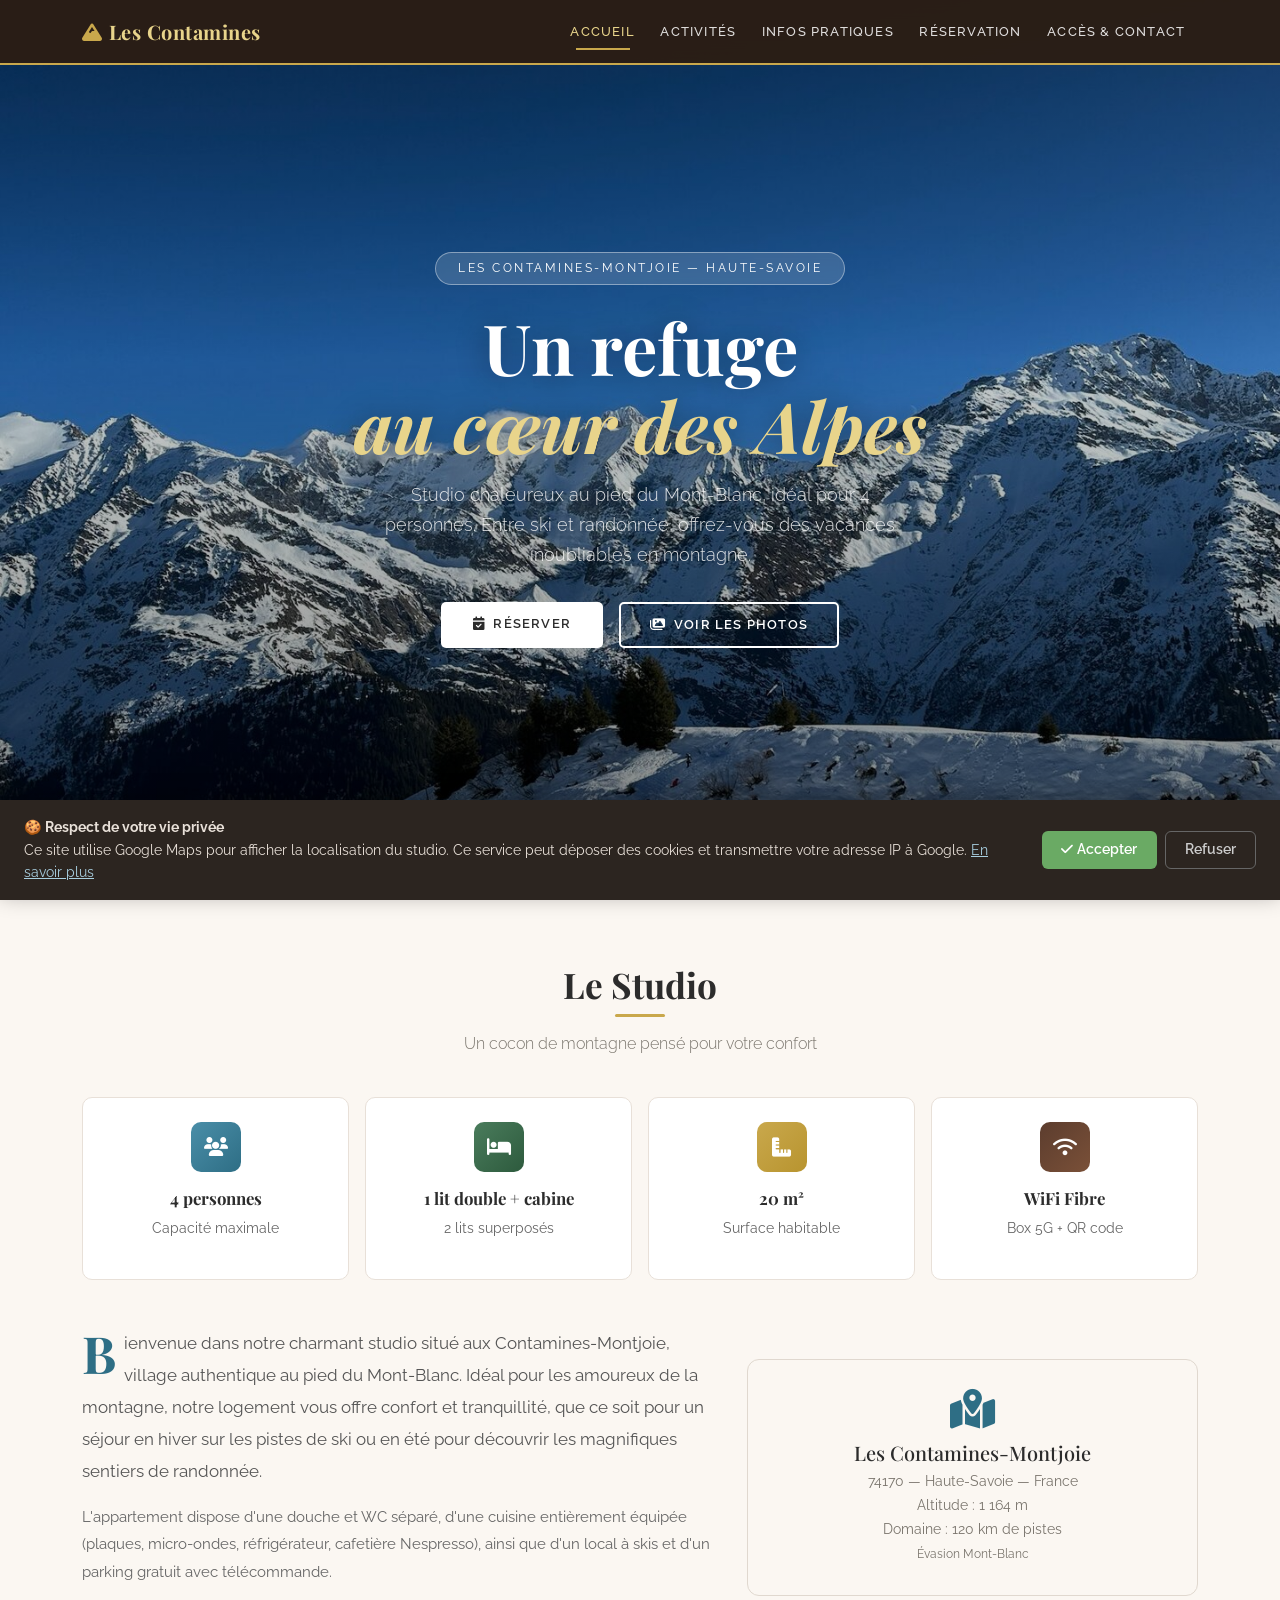
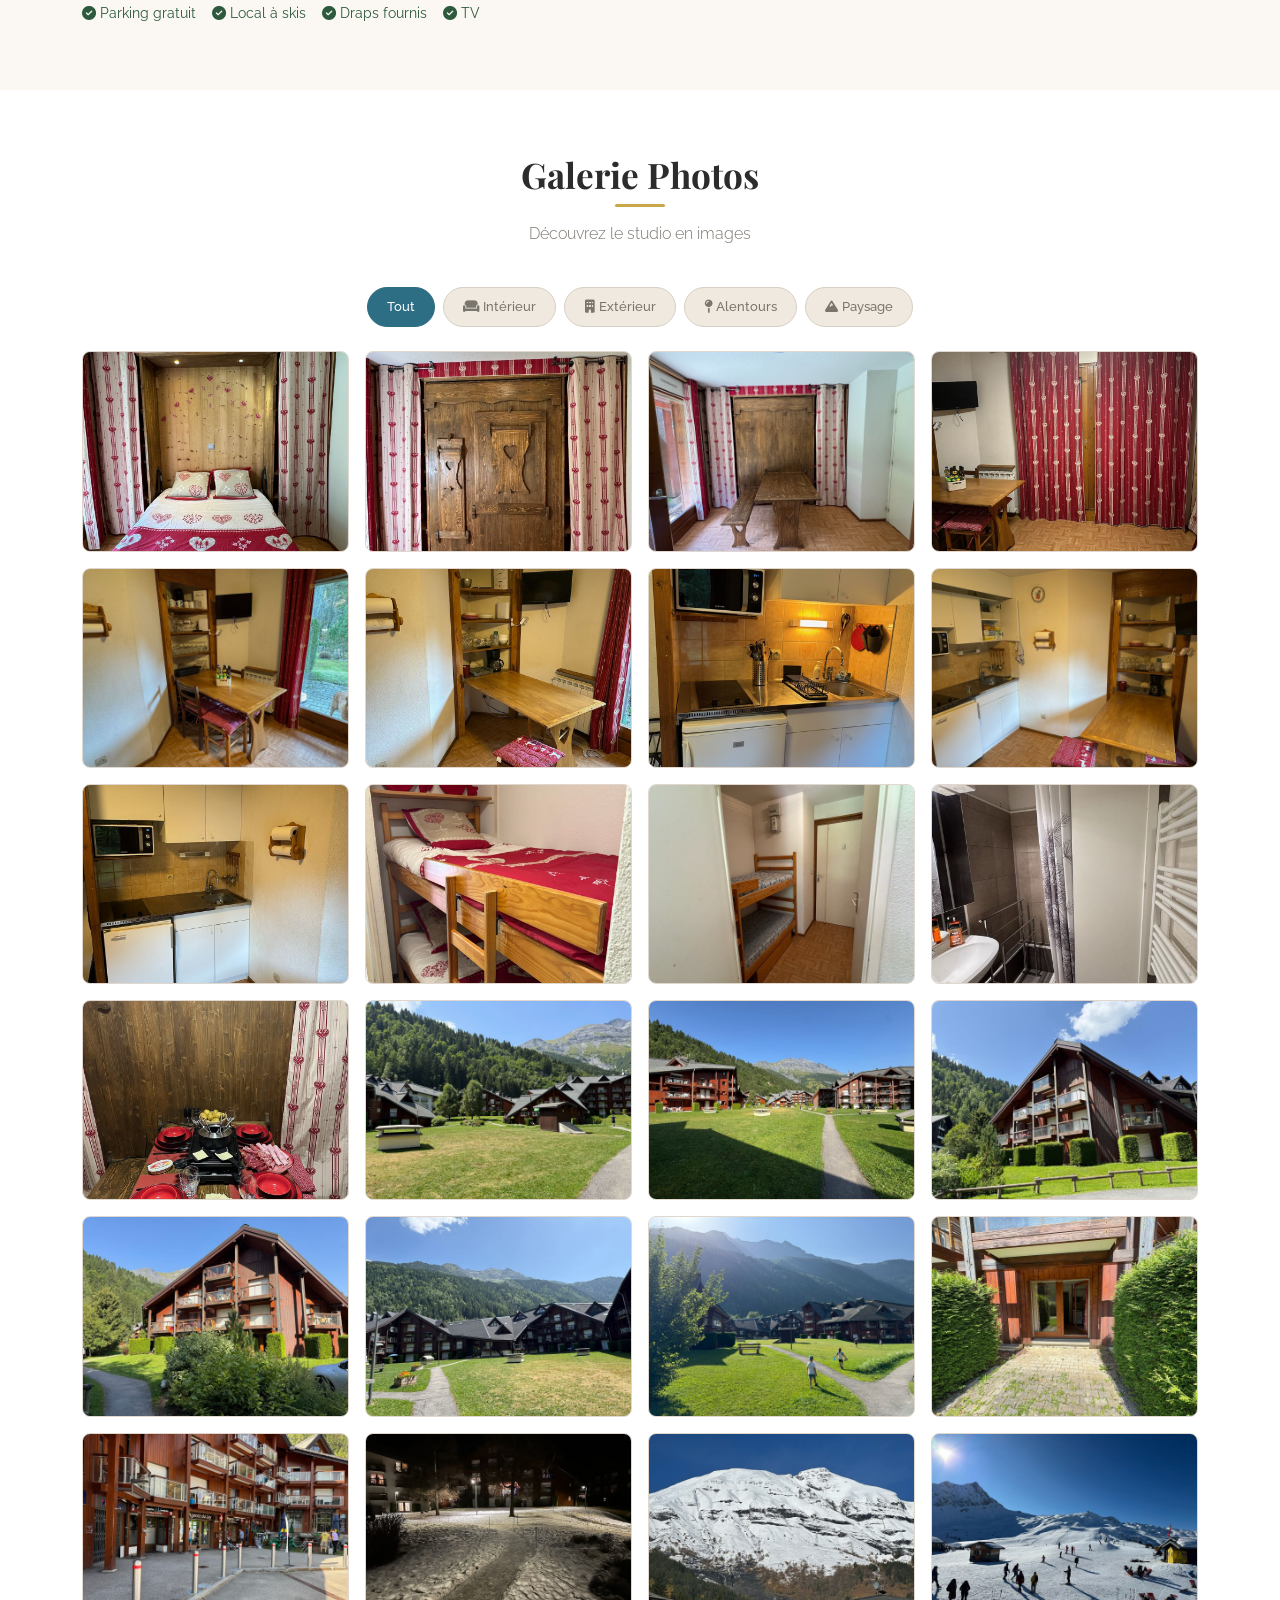
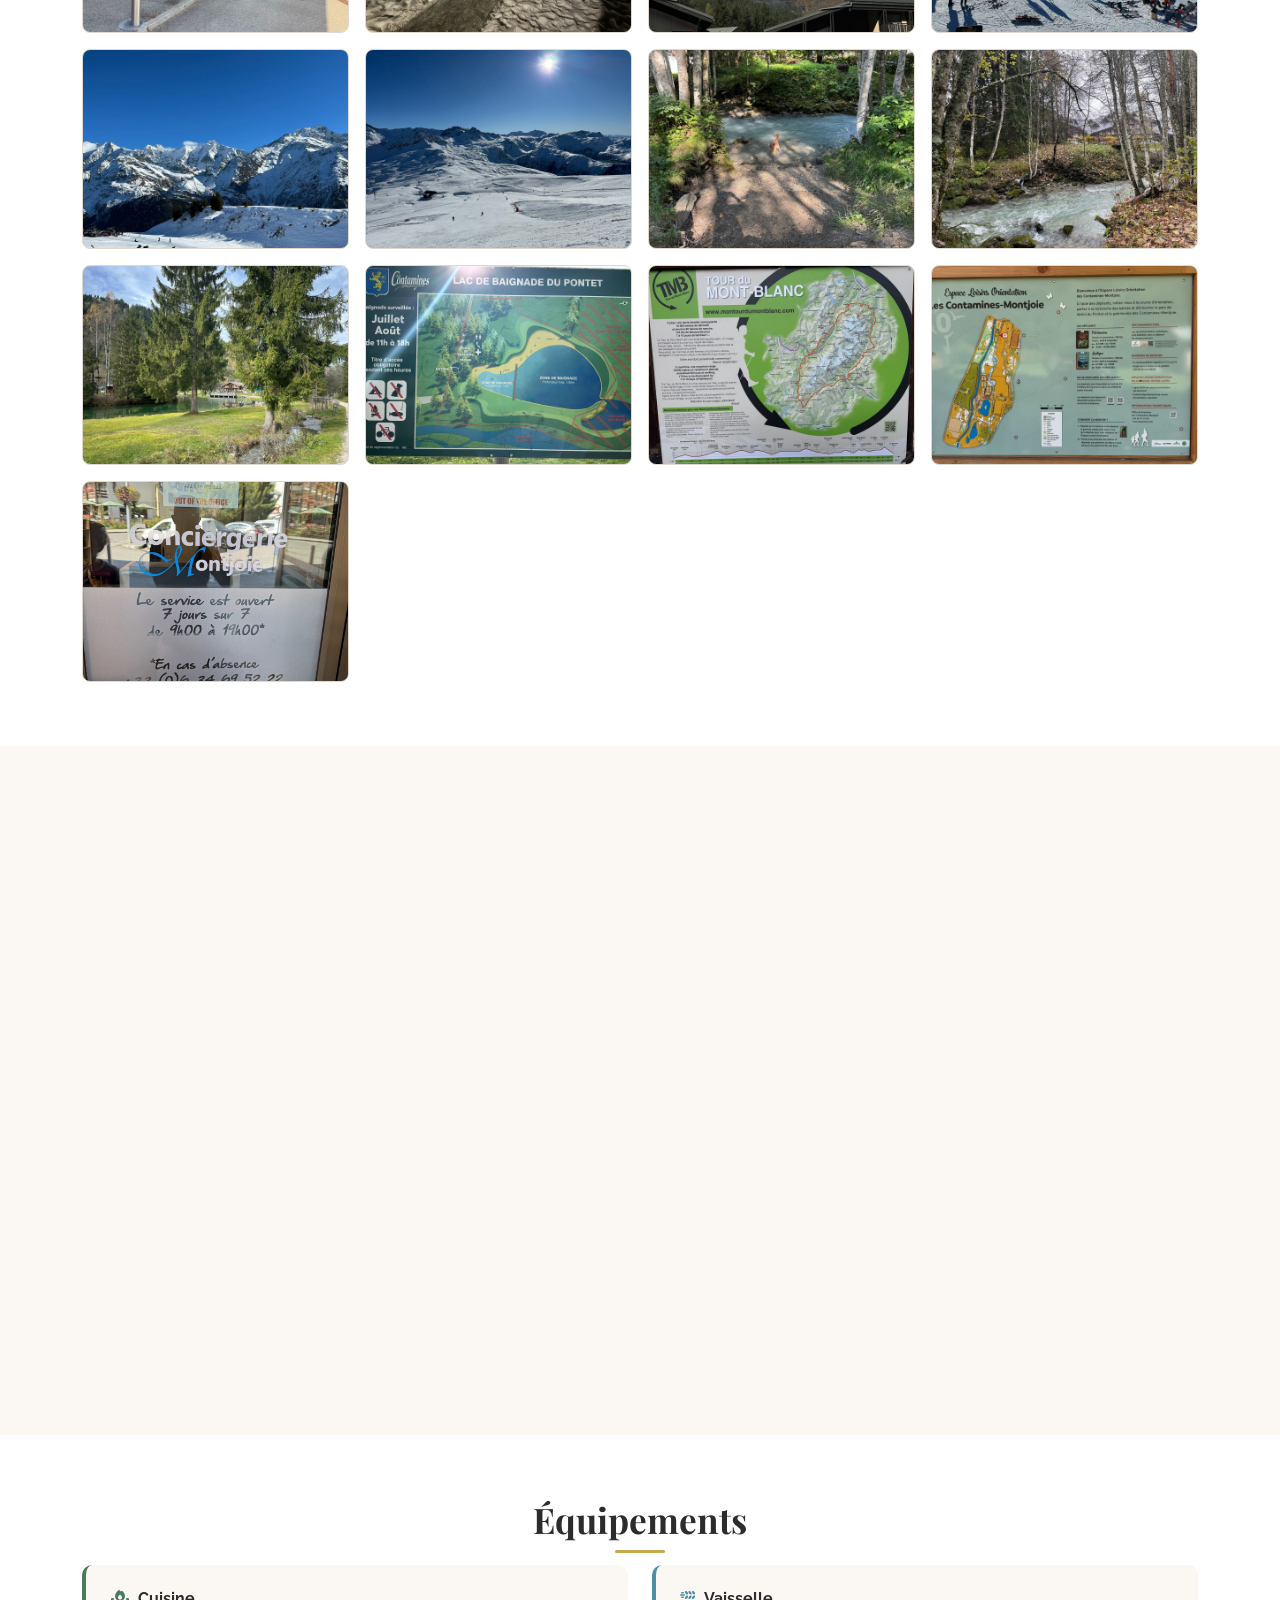
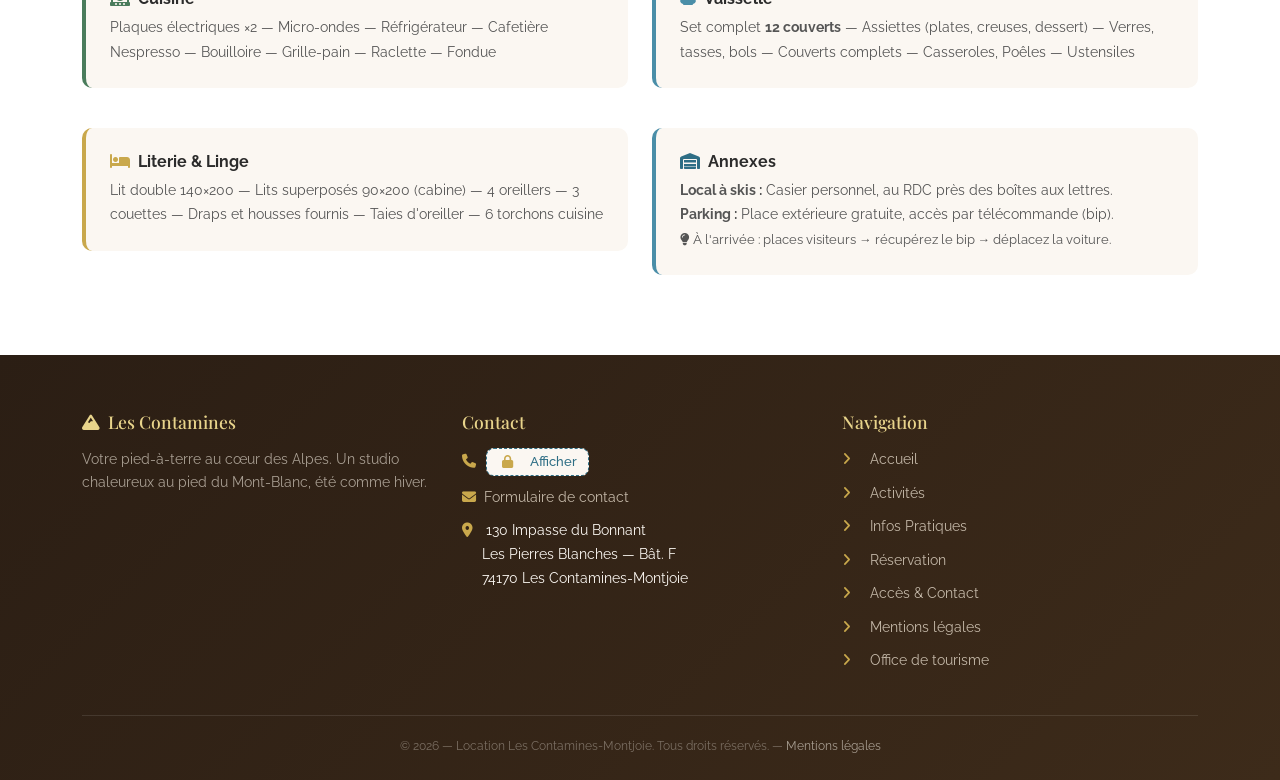
==== commit de7e6bd2: "Add files via upload" ====
--- a/index.html
+++ b/index.html
@@ -439,8 +439,8 @@
                         <li><a href="pratique.html"><i class="fas fa-angle-right" aria-hidden="true"></i> Infos Pratiques</a></li>
                         <li><a href="reservation.html"><i class="fas fa-angle-right" aria-hidden="true"></i> Réservation</a></li>
                         <li><a href="acces.html"><i class="fas fa-angle-right" aria-hidden="true"></i> Accès & Contact</a></li>
+                        <li><a href="mentions.html"><i class="fas fa-angle-right" aria-hidden="true"></i> Mentions légales</a></li>
                         <li><a href="https://www.lescontamines.com" target="_blank" rel="noopener"><i class="fas fa-angle-right" aria-hidden="true"></i> Office de tourisme</a></li>
-                        <li><a href="mentions.html"><i class="fas fa-angle-right" aria-hidden="true"></i> Mentions légales</a></li>
                     </ul>
                 </nav>
             </div>
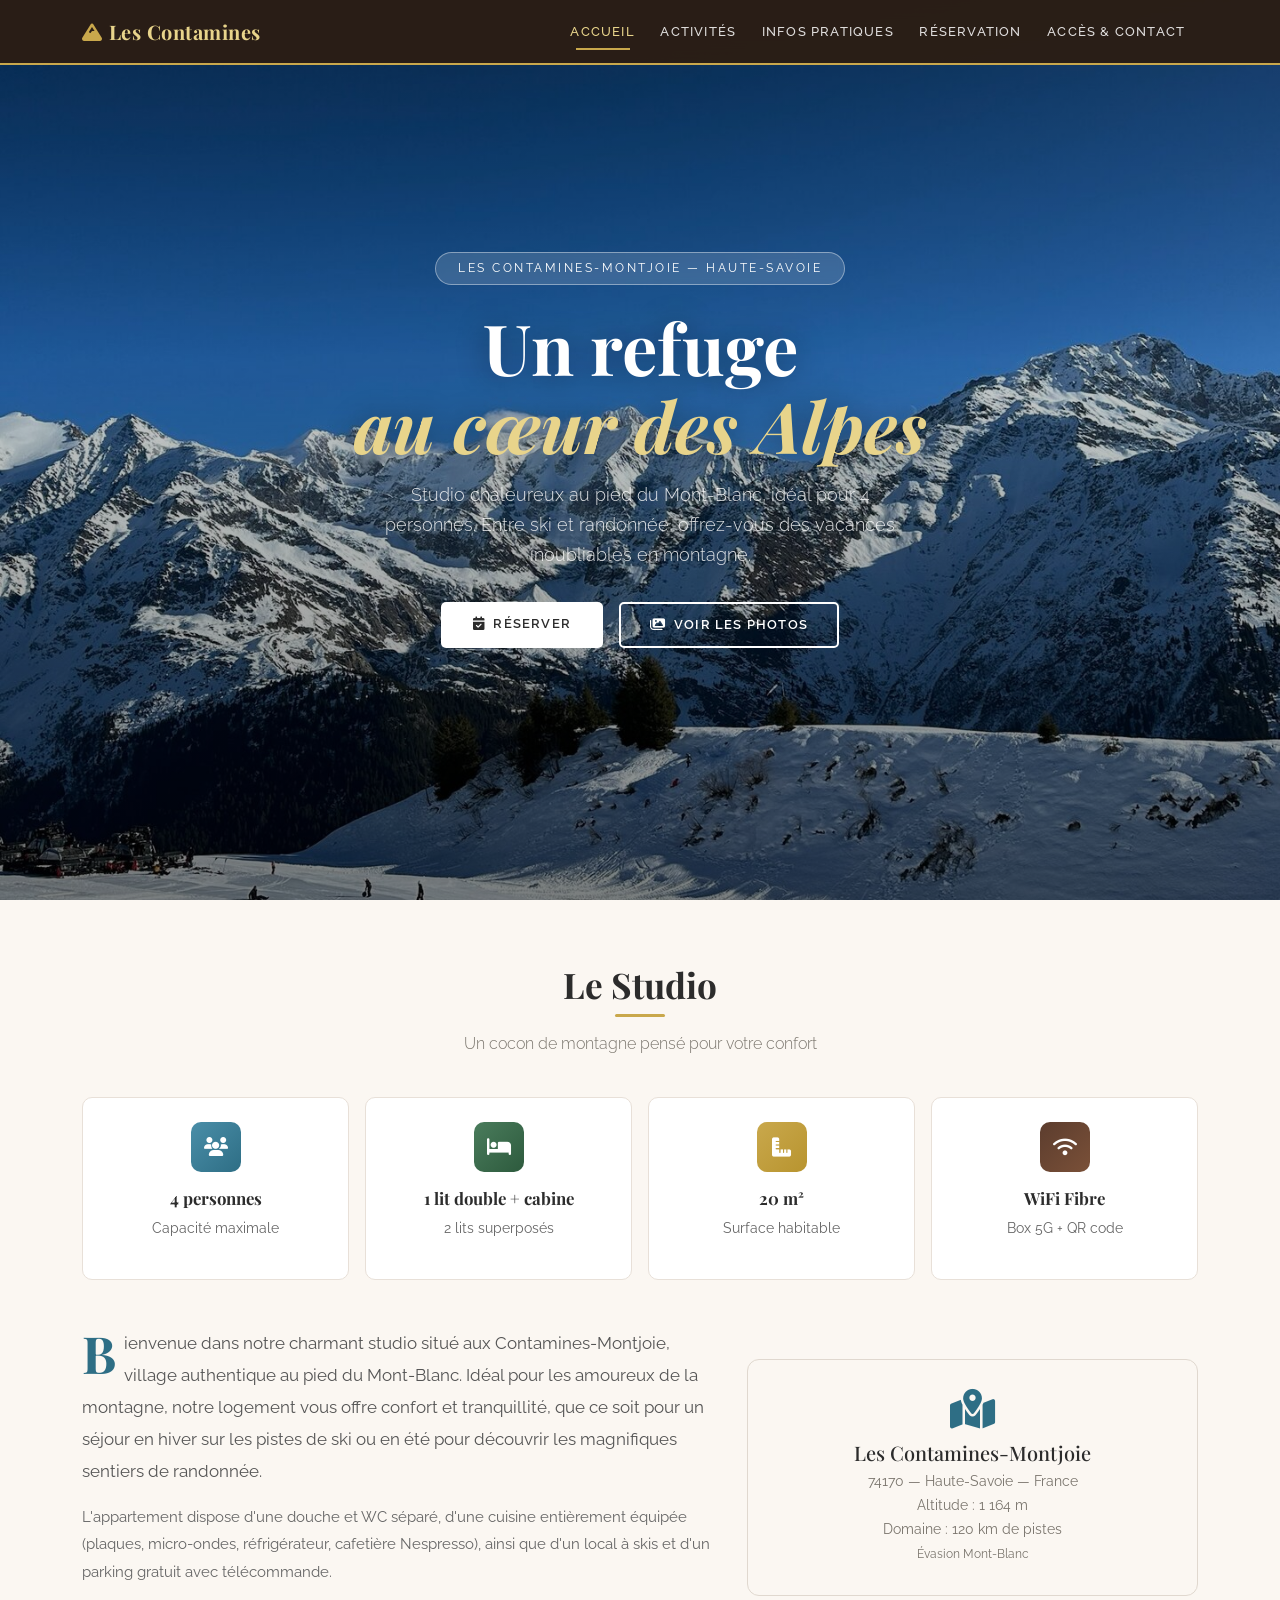
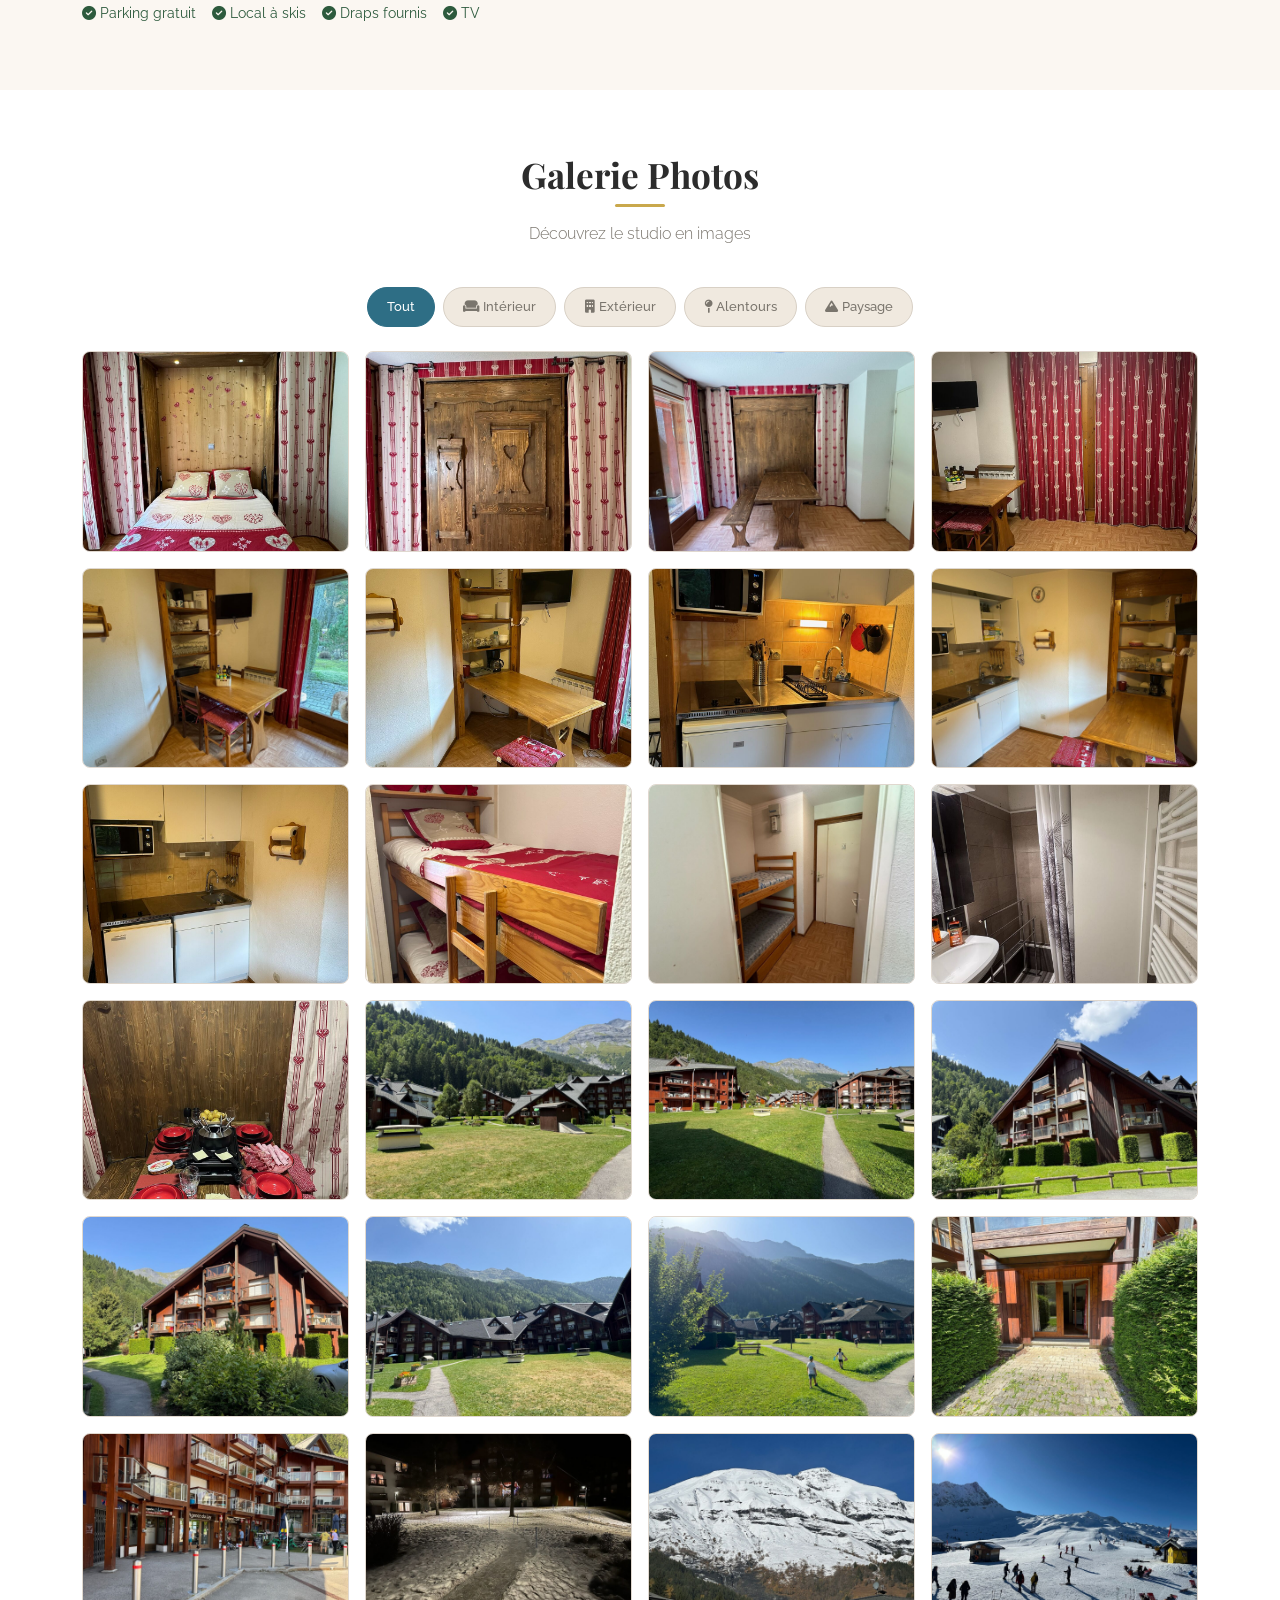
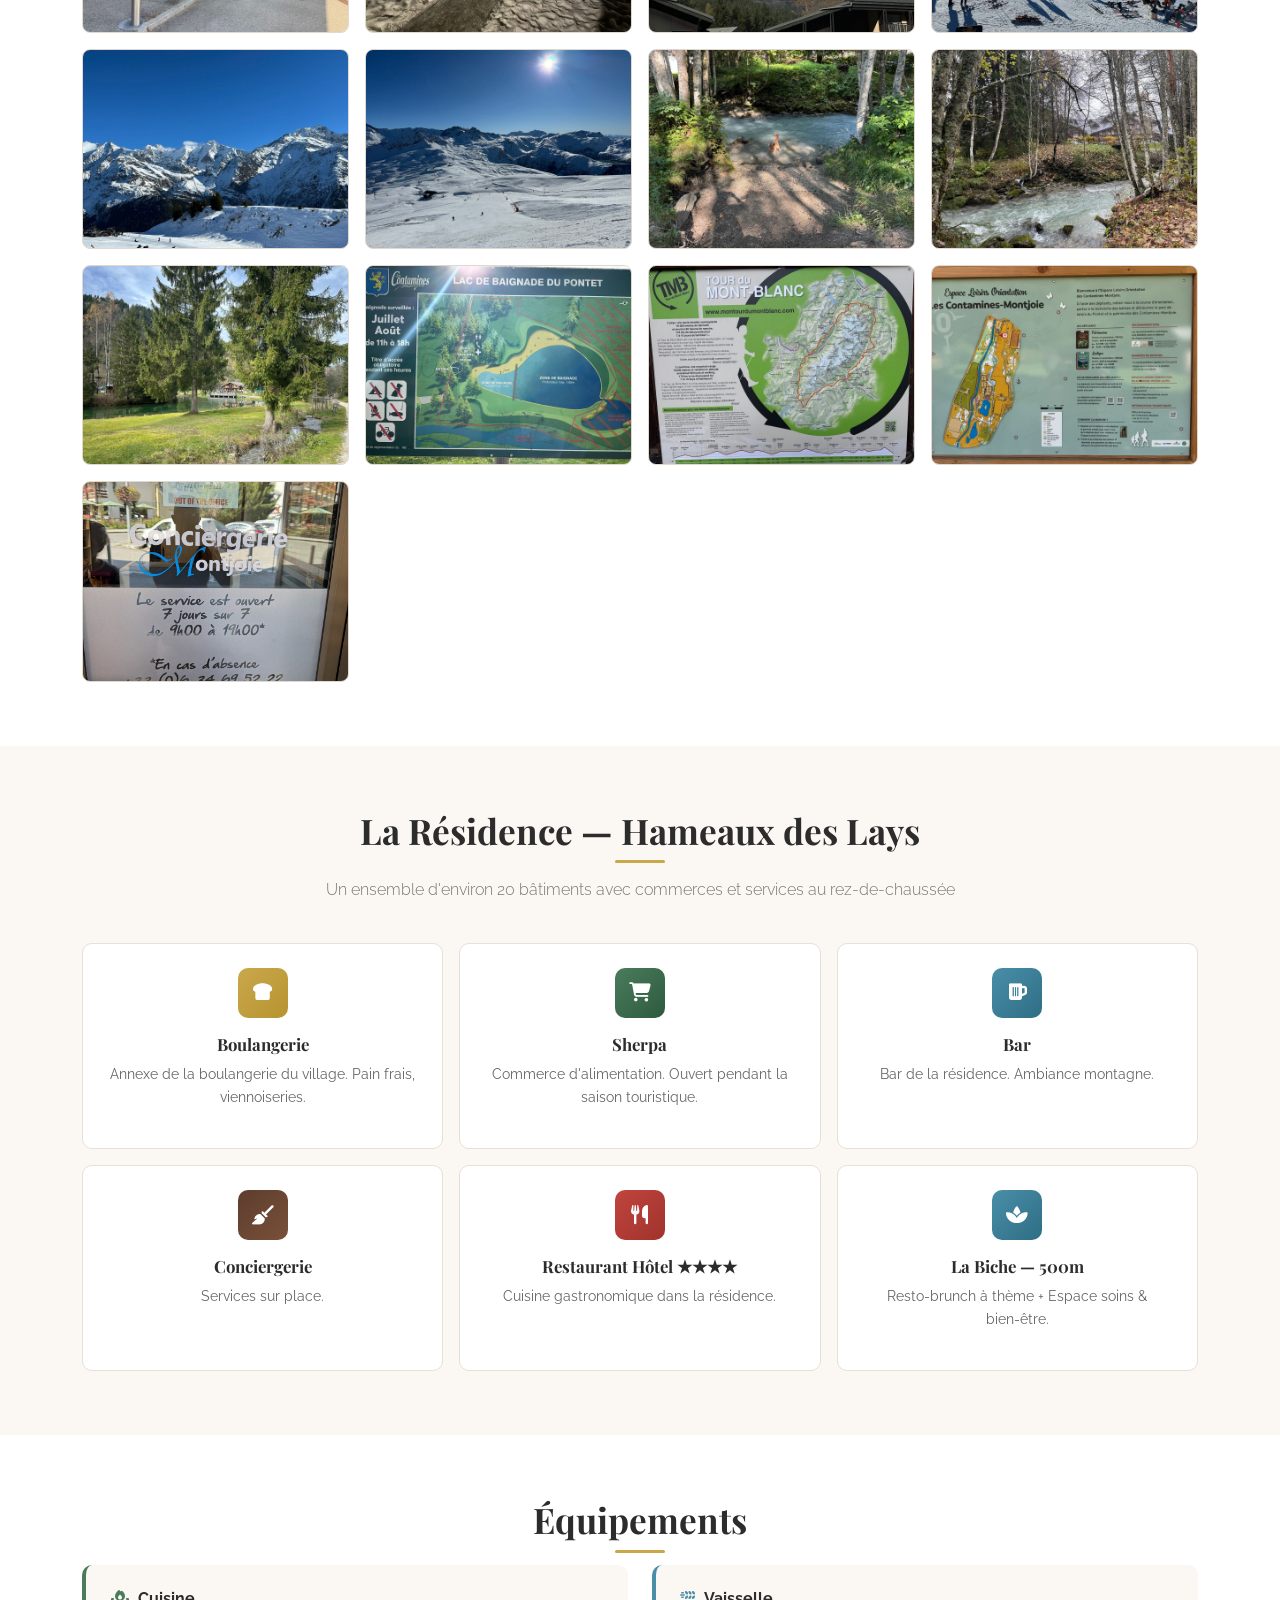
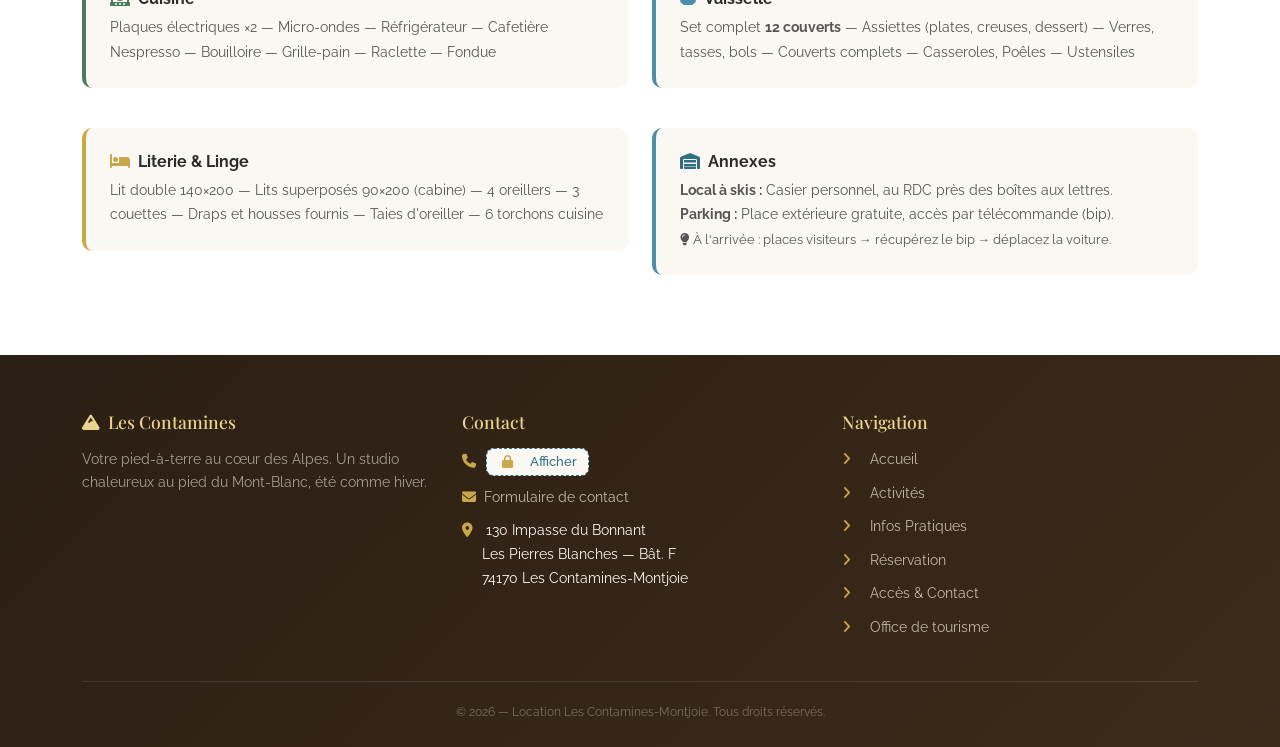
==== commit 9ca7259a: "Add files via upload" ====
--- a/index.html
+++ b/index.html
@@ -42,14 +42,21 @@
         "name": "Studio Les Contamines-Montjoie — Hameaux des Lays",
         "description": "Studio chaleureux pour 4 personnes au pied du Mont-Blanc, aux Contamines-Montjoie. Ski, randonnée, parking gratuit, WiFi fibre.",
         "url": "https://conta74.fr/",
+        "identifier": "conta74-studio-contamines",
+        "additionalType": "https://schema.org/Apartment",
         "image": [
             "https://conta74.fr/img/hero-montagne.jpg",
             "https://conta74.fr/img/interieur-sejour.jpg",
-            "https://conta74.fr/img/residence-panorama-ete.jpg"
+            "https://conta74.fr/img/residence-panorama-ete.jpg",
+            "https://conta74.fr/img/interieur-chambre-lit.jpg",
+            "https://conta74.fr/img/interieur-cuisine-equip.jpg",
+            "https://conta74.fr/img/interieur-cabine-deco.jpg",
+            "https://conta74.fr/img/interieur-douche.jpg",
+            "https://conta74.fr/img/residence-vue-montagne.jpg"
         ],
         "address": {
             "@type": "PostalAddress",
-            "streetAddress": "130 Impasse du Bonnant, Les Pierres Blanches — Bât. F",
+            "streetAddress": "130 Impasse du Bonnant, Les Pierres Blanches, Bât. F",
             "addressLocality": "Les Contamines-Montjoie",
             "postalCode": "74170",
             "addressRegion": "Haute-Savoie",
@@ -60,25 +67,48 @@
             "latitude": 45.8214,
             "longitude": 6.7267
         },
+        "containsPlace": {
+            "@type": "Accommodation",
+            "name": "Studio meublé — Bâtiment F",
+            "description": "Studio de 20 m² pour 4 personnes avec cuisine équipée, lit double et cabine lits superposés.",
+            "floorSize": {
+                "@type": "QuantitativeValue",
+                "value": 20,
+                "unitCode": "MTK"
+            },
+            "numberOfRooms": 1,
+            "occupancy": {
+                "@type": "QuantitativeValue",
+                "maxValue": 4
+            },
+            "numberOfBedrooms": 1,
+            "numberOfBathroomsTotal": 1,
+            "bed": [
+                {
+                    "@type": "BedDetails",
+                    "typeOfBed": "Double",
+                    "numberOfBeds": 1
+                },
+                {
+                    "@type": "BedDetails",
+                    "typeOfBed": "Bunk",
+                    "numberOfBeds": 2
+                }
+            ],
+            "amenityFeature": [
+                { "@type": "LocationFeatureSpecification", "name": "WiFi Fibre", "value": true },
+                { "@type": "LocationFeatureSpecification", "name": "Parking gratuit", "value": true },
+                { "@type": "LocationFeatureSpecification", "name": "Local à skis", "value": true },
+                { "@type": "LocationFeatureSpecification", "name": "Cuisine équipée", "value": true },
+                { "@type": "LocationFeatureSpecification", "name": "Draps fournis", "value": true },
+                { "@type": "LocationFeatureSpecification", "name": "TV", "value": true },
+                { "@type": "LocationFeatureSpecification", "name": "Cafetière Nespresso", "value": true },
+                { "@type": "LocationFeatureSpecification", "name": "Micro-ondes", "value": true }
+            ]
+        },
         "telephone": "+33760291960",
-        "numberOfRooms": 1,
-        "occupancy": {
-            "@type": "QuantitativeValue",
-            "maxValue": 4
-        },
-        "floorSize": {
-            "@type": "QuantitativeValue",
-            "value": 20,
-            "unitCode": "MTK"
-        },
-        "amenityFeature": [
-            { "@type": "LocationFeatureSpecification", "name": "WiFi Fibre", "value": true },
-            { "@type": "LocationFeatureSpecification", "name": "Parking gratuit", "value": true },
-            { "@type": "LocationFeatureSpecification", "name": "Local à skis", "value": true },
-            { "@type": "LocationFeatureSpecification", "name": "Cuisine équipée", "value": true },
-            { "@type": "LocationFeatureSpecification", "name": "Draps fournis", "value": true },
-            { "@type": "LocationFeatureSpecification", "name": "TV", "value": true }
-        ],
+        "checkinTime": "16:00",
+        "checkoutTime": "10:00",
         "tourBookingPage": "https://conta74.fr/reservation.html"
     }
     </script>
@@ -439,14 +469,13 @@
                         <li><a href="pratique.html"><i class="fas fa-angle-right" aria-hidden="true"></i> Infos Pratiques</a></li>
                         <li><a href="reservation.html"><i class="fas fa-angle-right" aria-hidden="true"></i> Réservation</a></li>
                         <li><a href="acces.html"><i class="fas fa-angle-right" aria-hidden="true"></i> Accès & Contact</a></li>
-                        <li><a href="mentions.html"><i class="fas fa-angle-right" aria-hidden="true"></i> Mentions légales</a></li>
                         <li><a href="https://www.lescontamines.com" target="_blank" rel="noopener"><i class="fas fa-angle-right" aria-hidden="true"></i> Office de tourisme</a></li>
                     </ul>
                 </nav>
             </div>
         </div>
         <div class="footer-bottom">
-            <p class="mb-0">&copy; 2026 — Location Les Contamines-Montjoie. Tous droits réservés. — <a href="mentions.html" style="color:#a89e92;">Mentions légales</a></p>
+            <p class="mb-0">&copy; 2026 — Location Les Contamines-Montjoie. Tous droits réservés.</p>
         </div>
     </div>
 </footer>
@@ -454,7 +483,6 @@
 <script src="https://cdn.jsdelivr.net/npm/bootstrap@5.3.3/dist/js/bootstrap.bundle.min.js"></script>
 <!-- Protection anti-scraping du téléphone -->
 <script src="phone-protect.js" defer></script>
-<script src="cookie-consent.js" defer></script>
 <script>
 // Navbar scroll
 window.addEventListener('scroll', () => {
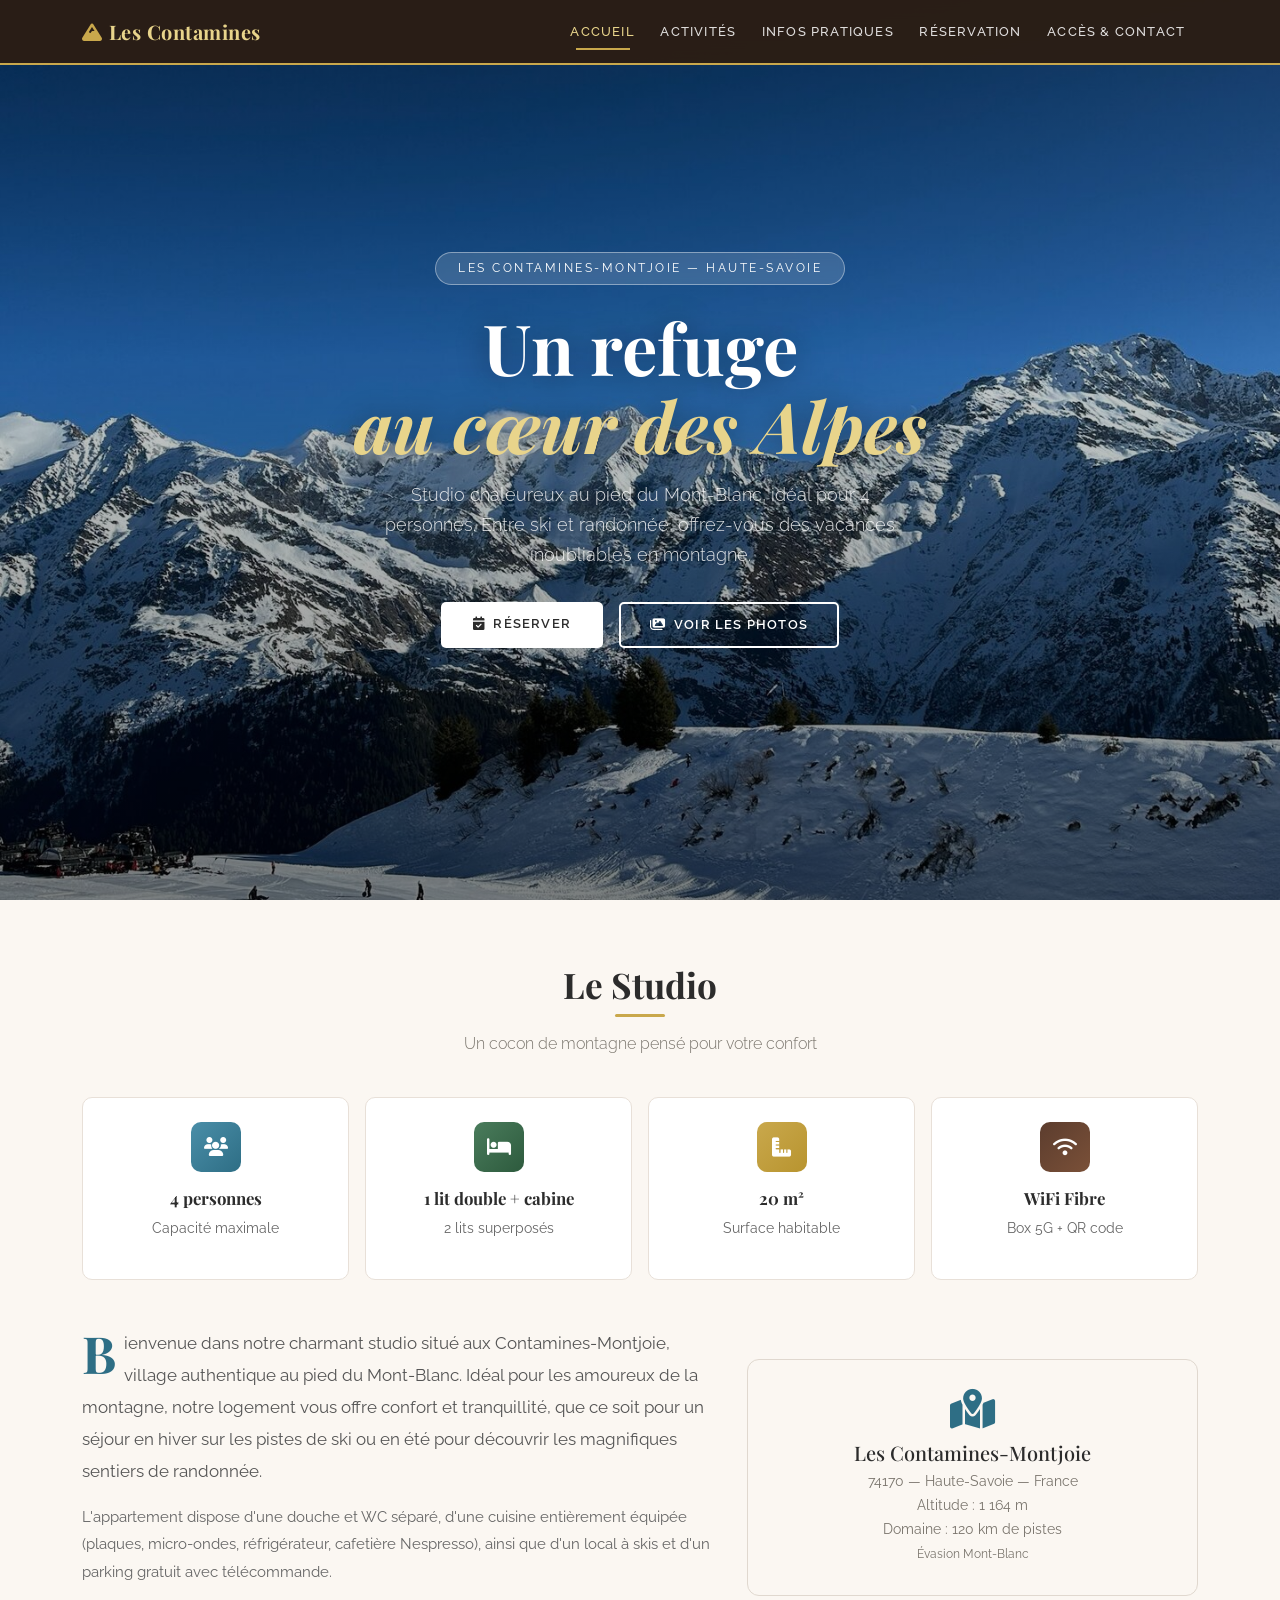
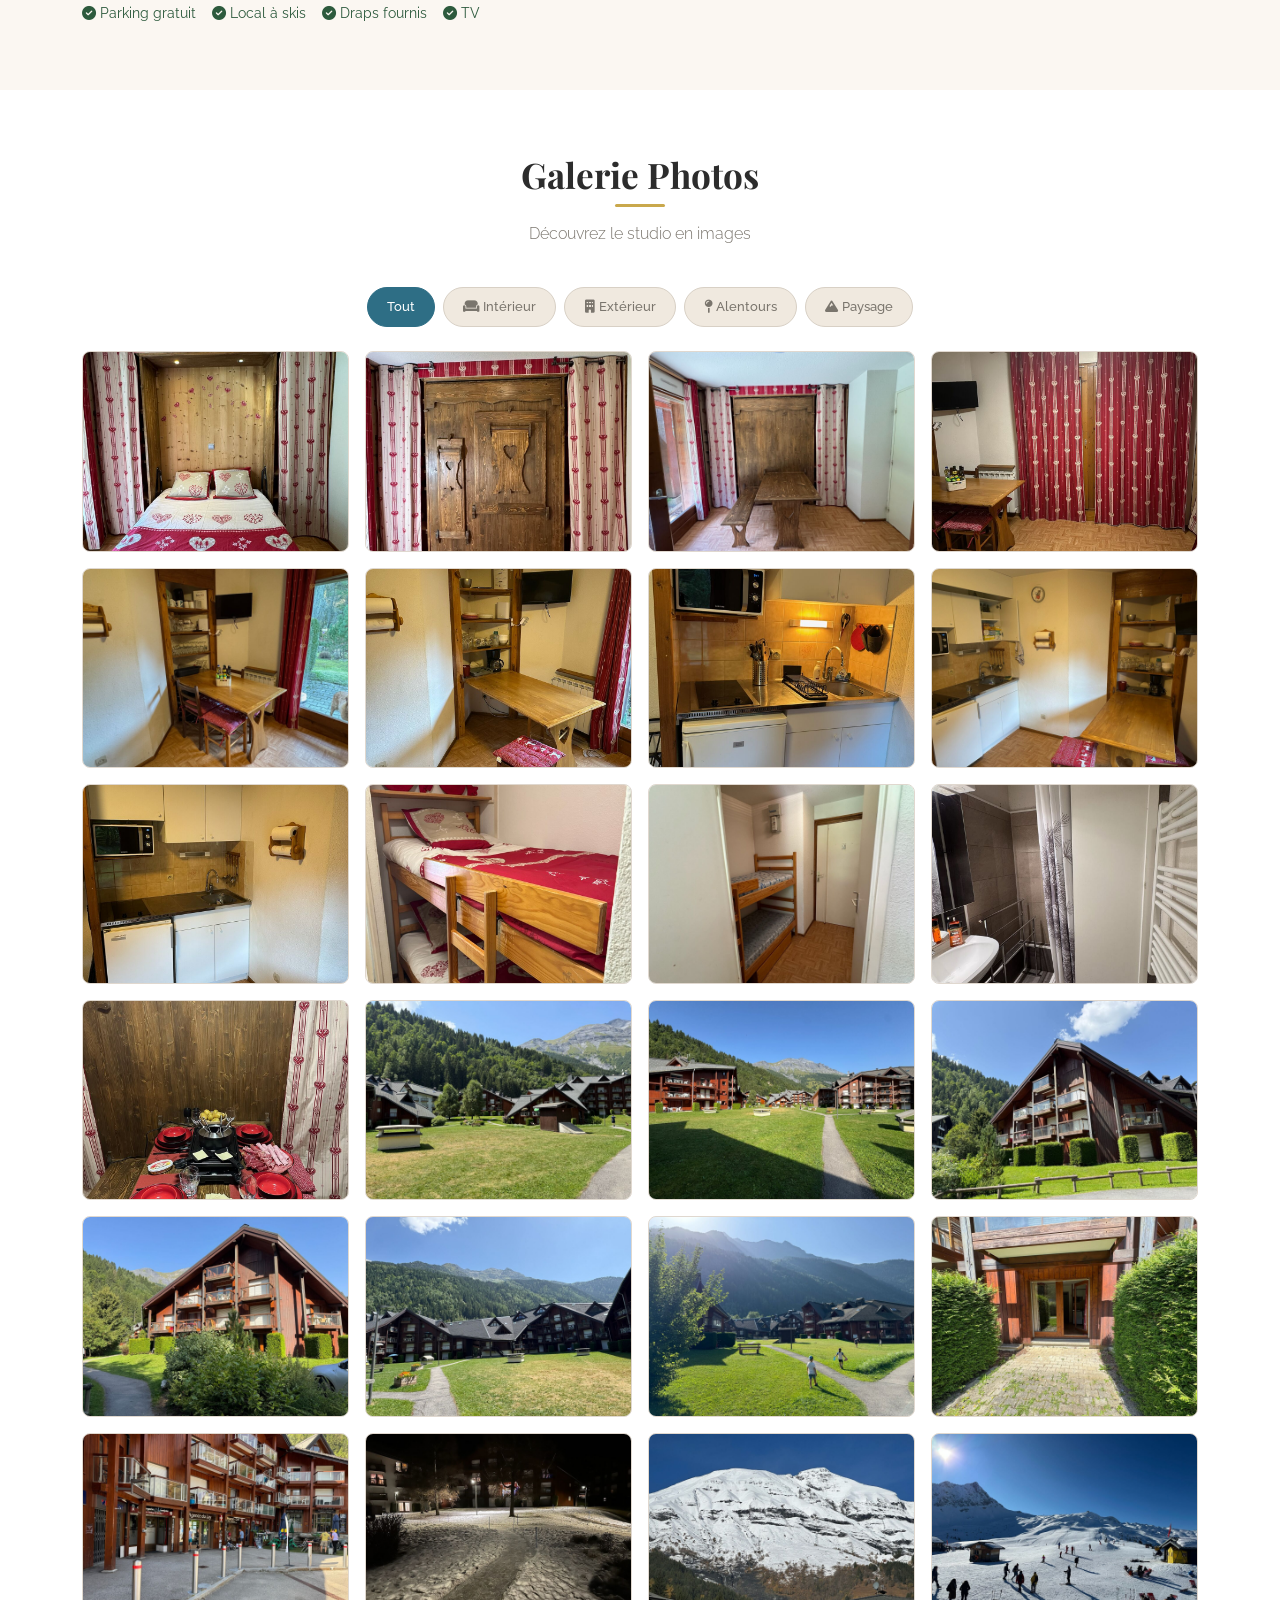
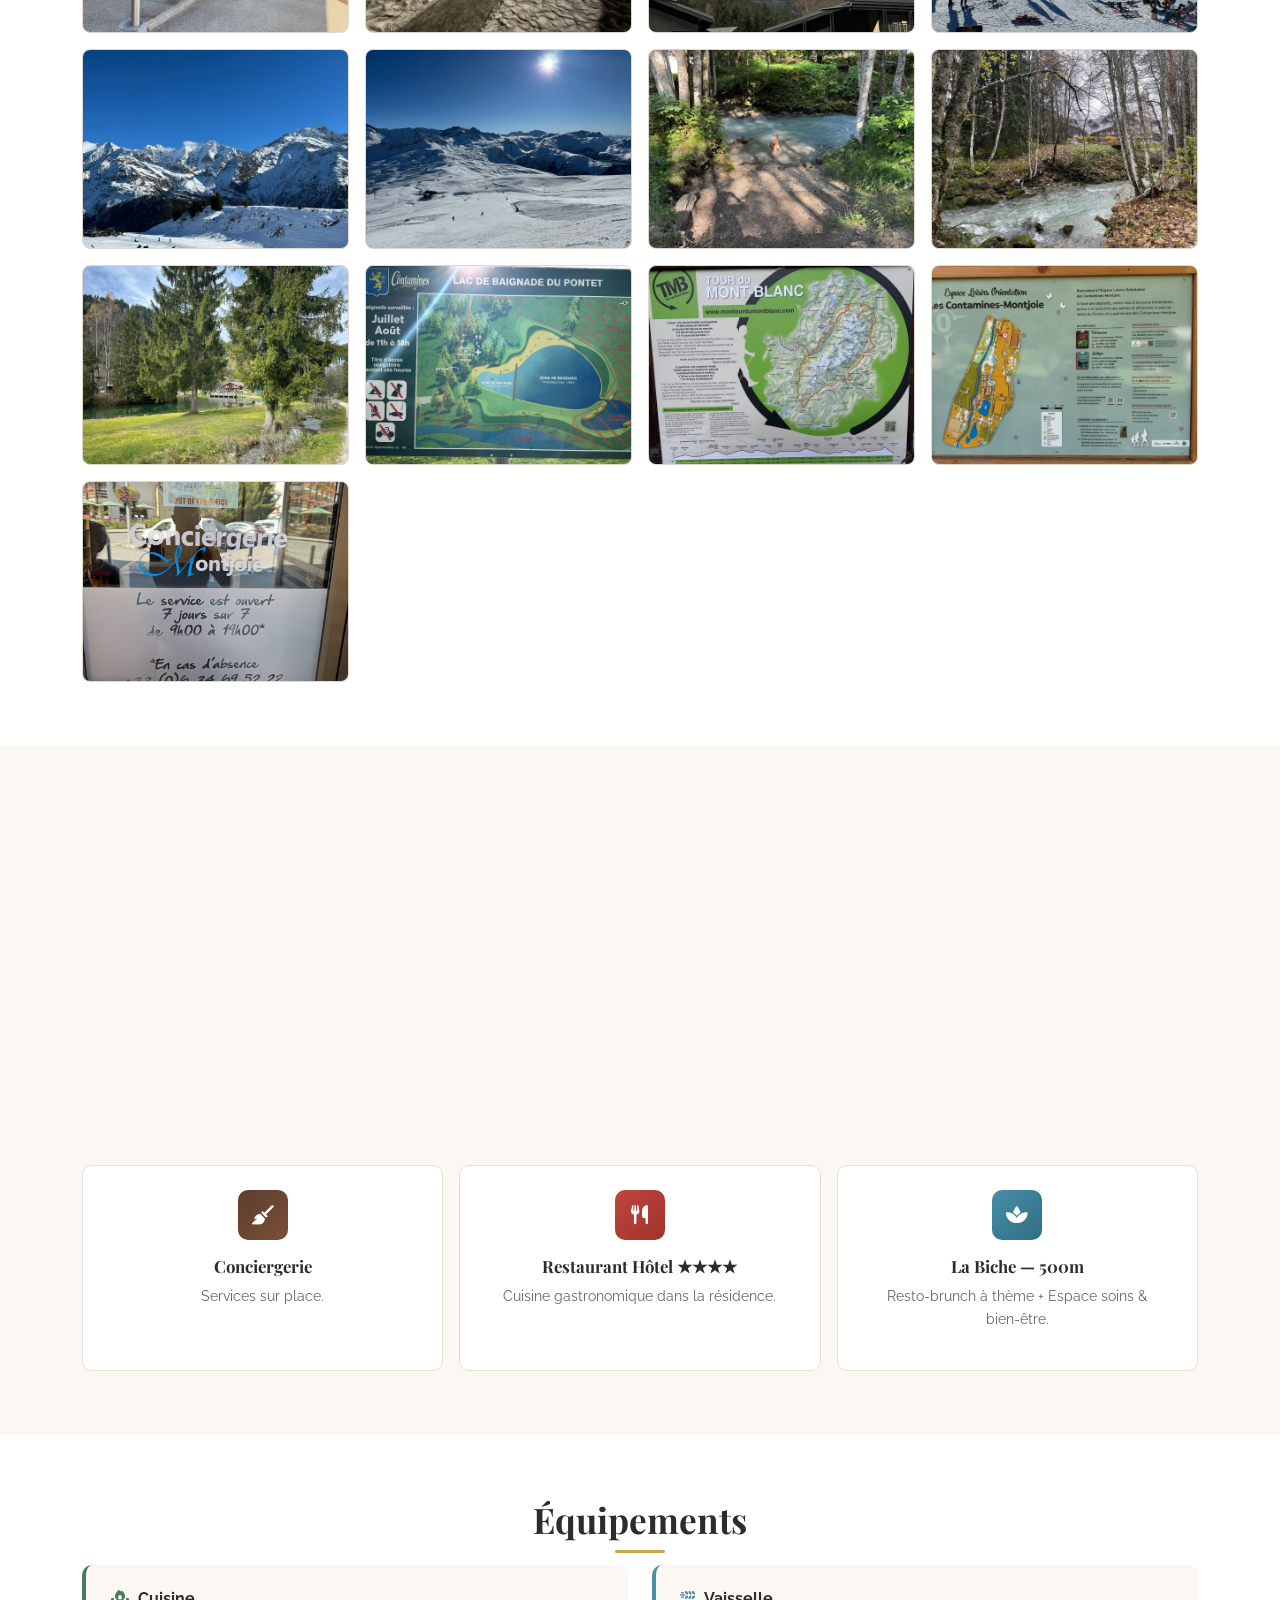
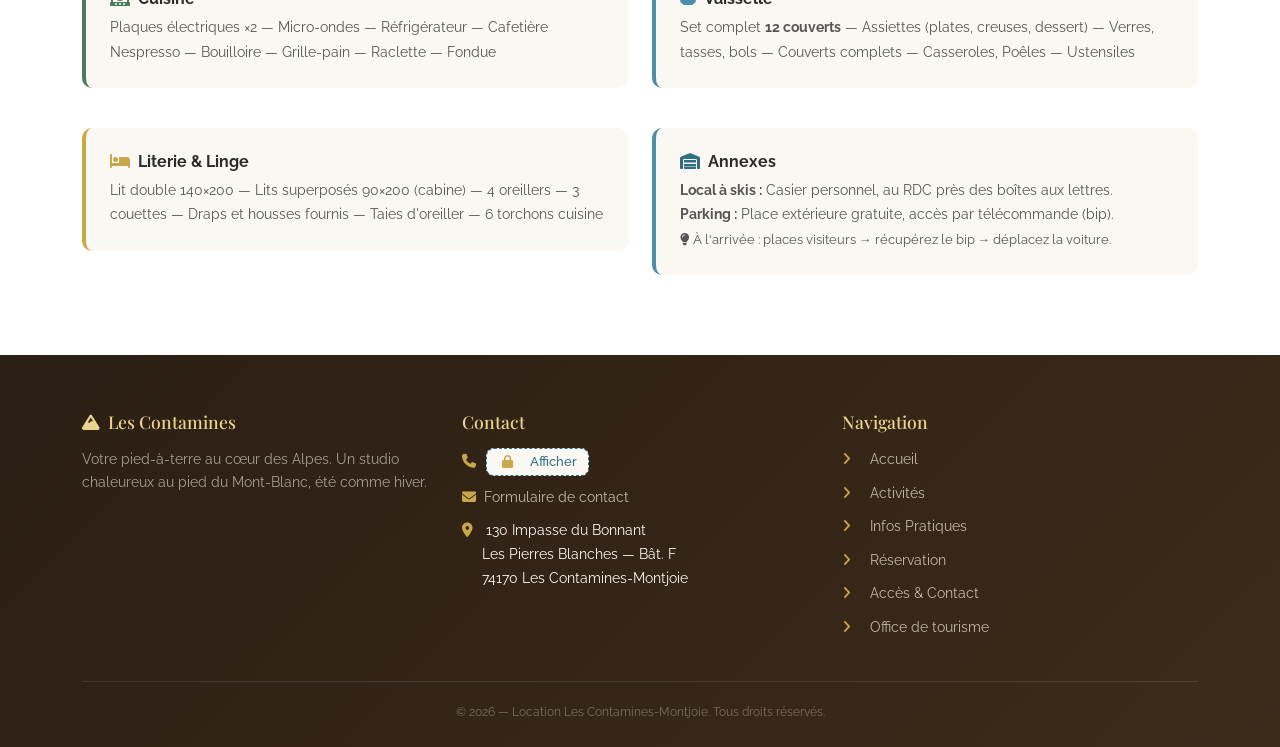
==== commit 8c376c19: "Add files via upload" ====
--- a/index.html
+++ b/index.html
@@ -9,14 +9,14 @@
     <meta name="description" content="Louez un studio chaleureux pour 4 personnes aux Contamines-Montjoie, Haute-Savoie. Ski, randonnée, parking gratuit, WiFi fibre. Au pied du Mont-Blanc, été comme hiver.">
 
     <!-- SEO : Canonical -->
-    <link rel="canonical" href="https://conta74.fr/">
+    <link rel="canonical" href="https://www.conta74.fr/">
 
     <!-- SEO : Open Graph (Facebook, WhatsApp, Messenger, LinkedIn) -->
     <meta property="og:type" content="website">
-    <meta property="og:url" content="https://conta74.fr/">
+    <meta property="og:url" content="https://www.conta74.fr/">
     <meta property="og:title" content="Location Studio Les Contamines-Montjoie — Mont-Blanc">
     <meta property="og:description" content="Studio 4 personnes au pied du Mont-Blanc. Ski, randonnée, parking gratuit. Réservez votre séjour en Haute-Savoie.">
-    <meta property="og:image" content="https://conta74.fr/img/hero-montagne.jpg">
+    <meta property="og:image" content="https://www.conta74.fr/img/hero-montagne.jpg">
     <meta property="og:image:width" content="1200">
     <meta property="og:image:height" content="630">
     <meta property="og:locale" content="fr_FR">
@@ -26,7 +26,7 @@
     <meta name="twitter:card" content="summary_large_image">
     <meta name="twitter:title" content="Location Studio Les Contamines-Montjoie — Mont-Blanc">
     <meta name="twitter:description" content="Studio 4 personnes au pied du Mont-Blanc. Ski, randonnée, parking gratuit.">
-    <meta name="twitter:image" content="https://conta74.fr/img/hero-montagne.jpg">
+    <meta name="twitter:image" content="https://www.conta74.fr/img/hero-montagne.jpg">
 
     <!-- SEO : Geo -->
     <meta name="geo.region" content="FR-74">
@@ -41,18 +41,18 @@
         "@type": "VacationRental",
         "name": "Studio Les Contamines-Montjoie — Hameaux des Lays",
         "description": "Studio chaleureux pour 4 personnes au pied du Mont-Blanc, aux Contamines-Montjoie. Ski, randonnée, parking gratuit, WiFi fibre.",
-        "url": "https://conta74.fr/",
+        "url": "https://www.conta74.fr/",
         "identifier": "conta74-studio-contamines",
         "additionalType": "https://schema.org/Apartment",
         "image": [
-            "https://conta74.fr/img/hero-montagne.jpg",
-            "https://conta74.fr/img/interieur-sejour.jpg",
-            "https://conta74.fr/img/residence-panorama-ete.jpg",
-            "https://conta74.fr/img/interieur-chambre-lit.jpg",
-            "https://conta74.fr/img/interieur-cuisine-equip.jpg",
-            "https://conta74.fr/img/interieur-cabine-deco.jpg",
-            "https://conta74.fr/img/interieur-douche.jpg",
-            "https://conta74.fr/img/residence-vue-montagne.jpg"
+            "https://www.conta74.fr/img/hero-montagne.jpg",
+            "https://www.conta74.fr/img/interieur-sejour.jpg",
+            "https://www.conta74.fr/img/residence-panorama-ete.jpg",
+            "https://www.conta74.fr/img/interieur-chambre-lit.jpg",
+            "https://www.conta74.fr/img/interieur-cuisine-equip.jpg",
+            "https://www.conta74.fr/img/interieur-cabine-deco.jpg",
+            "https://www.conta74.fr/img/interieur-douche.jpg",
+            "https://www.conta74.fr/img/residence-vue-montagne.jpg"
         ],
         "address": {
             "@type": "PostalAddress",
@@ -79,21 +79,14 @@
             "numberOfRooms": 1,
             "occupancy": {
                 "@type": "QuantitativeValue",
+                "value": 4,
                 "maxValue": 4
             },
             "numberOfBedrooms": 1,
             "numberOfBathroomsTotal": 1,
             "bed": [
-                {
-                    "@type": "BedDetails",
-                    "typeOfBed": "Double",
-                    "numberOfBeds": 1
-                },
-                {
-                    "@type": "BedDetails",
-                    "typeOfBed": "Bunk",
-                    "numberOfBeds": 2
-                }
+                { "@type": "BedDetails", "typeOfBed": "Double", "numberOfBeds": 1 },
+                { "@type": "BedDetails", "typeOfBed": "Bunk", "numberOfBeds": 2 }
             ],
             "amenityFeature": [
                 { "@type": "LocationFeatureSpecification", "name": "WiFi Fibre", "value": true },
@@ -109,7 +102,7 @@
         "telephone": "+33760291960",
         "checkinTime": "16:00",
         "checkoutTime": "10:00",
-        "tourBookingPage": "https://conta74.fr/reservation.html"
+        "tourBookingPage": "https://www.conta74.fr/reservation.html"
     }
     </script>
 
@@ -119,11 +112,11 @@
         "@context": "https://schema.org",
         "@type": "BreadcrumbList",
         "itemListElement": [
-            { "@type": "ListItem", "position": 1, "name": "Accueil", "item": "https://conta74.fr/" },
-            { "@type": "ListItem", "position": 2, "name": "Activités", "item": "https://conta74.fr/activites.html" },
-            { "@type": "ListItem", "position": 3, "name": "Infos Pratiques", "item": "https://conta74.fr/pratique.html" },
-            { "@type": "ListItem", "position": 4, "name": "Réservation", "item": "https://conta74.fr/reservation.html" },
-            { "@type": "ListItem", "position": 5, "name": "Accès & Contact", "item": "https://conta74.fr/acces.html" }
+            { "@type": "ListItem", "position": 1, "name": "Accueil", "item": "https://www.conta74.fr/" },
+            { "@type": "ListItem", "position": 2, "name": "Activités", "item": "https://www.conta74.fr/activites.html" },
+            { "@type": "ListItem", "position": 3, "name": "Infos Pratiques", "item": "https://www.conta74.fr/pratique.html" },
+            { "@type": "ListItem", "position": 4, "name": "Réservation", "item": "https://www.conta74.fr/reservation.html" },
+            { "@type": "ListItem", "position": 5, "name": "Accès & Contact", "item": "https://www.conta74.fr/acces.html" }
         ]
     }
     </script>
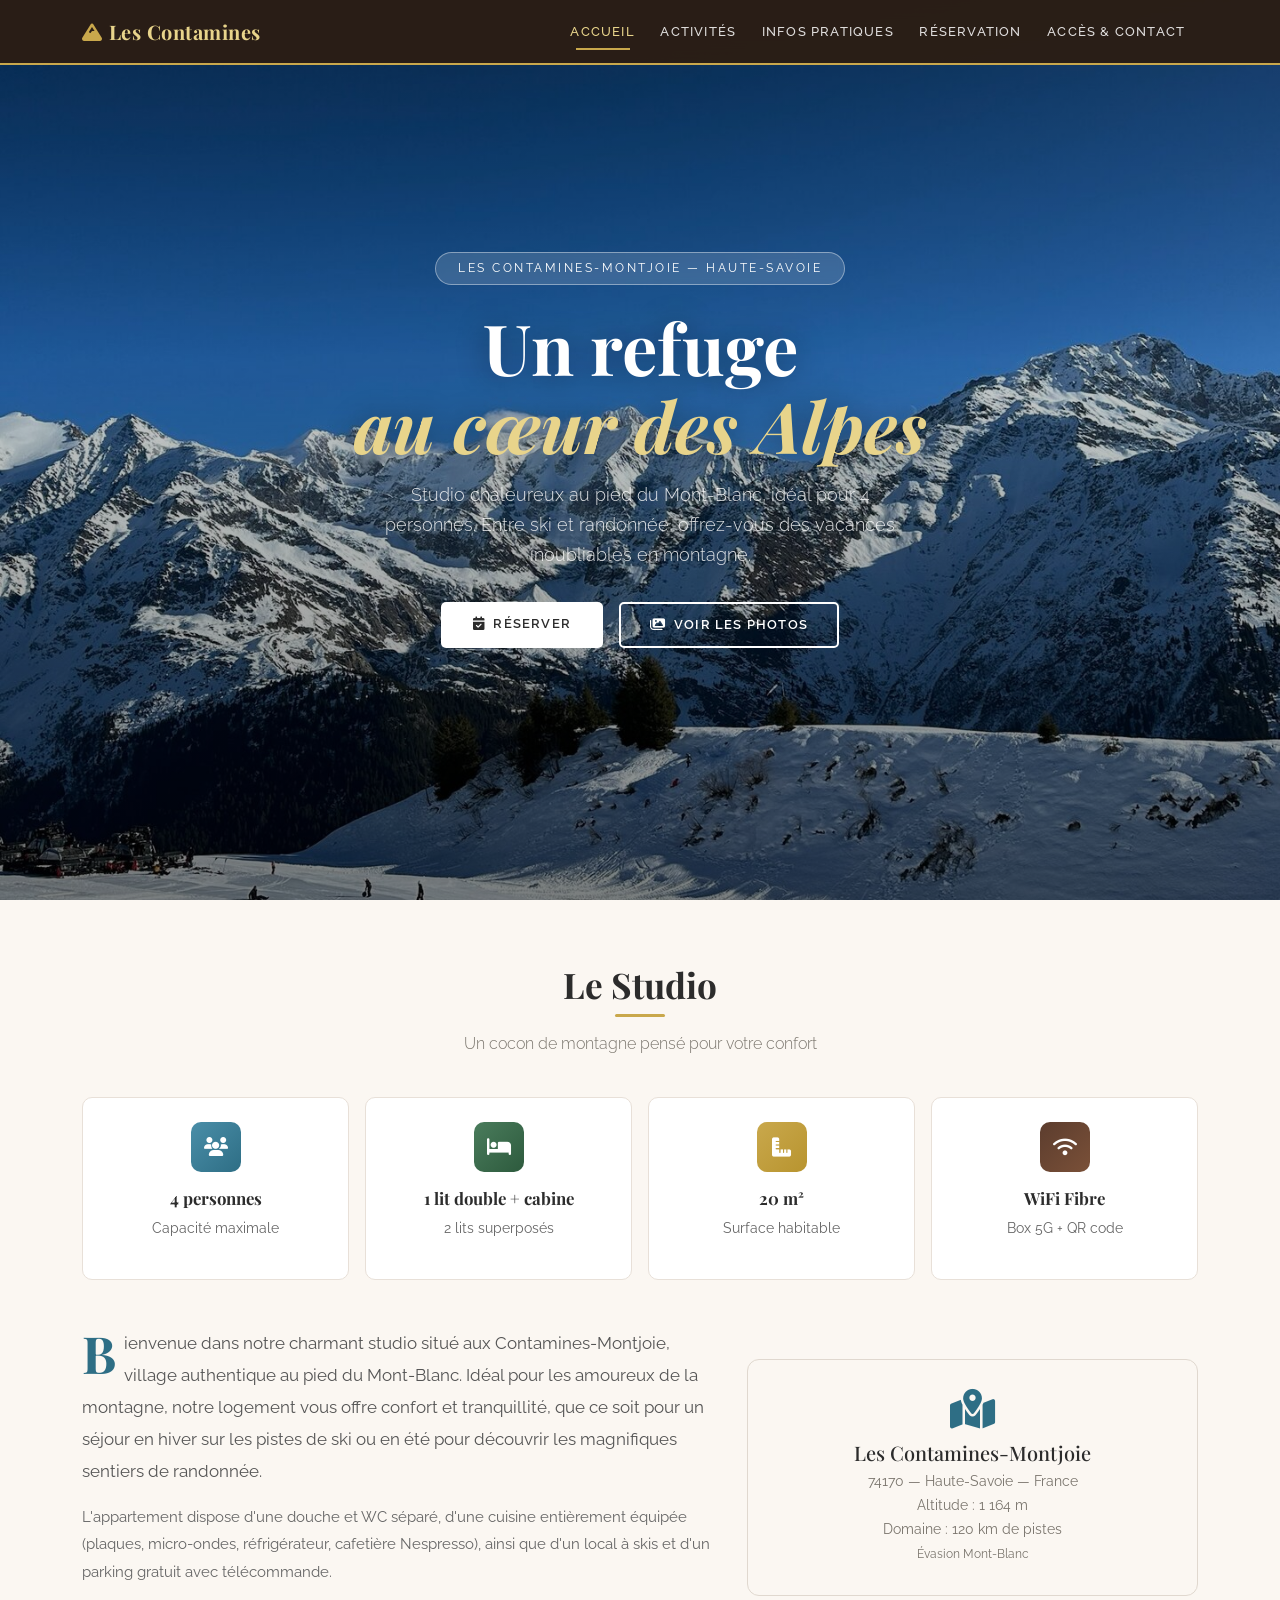
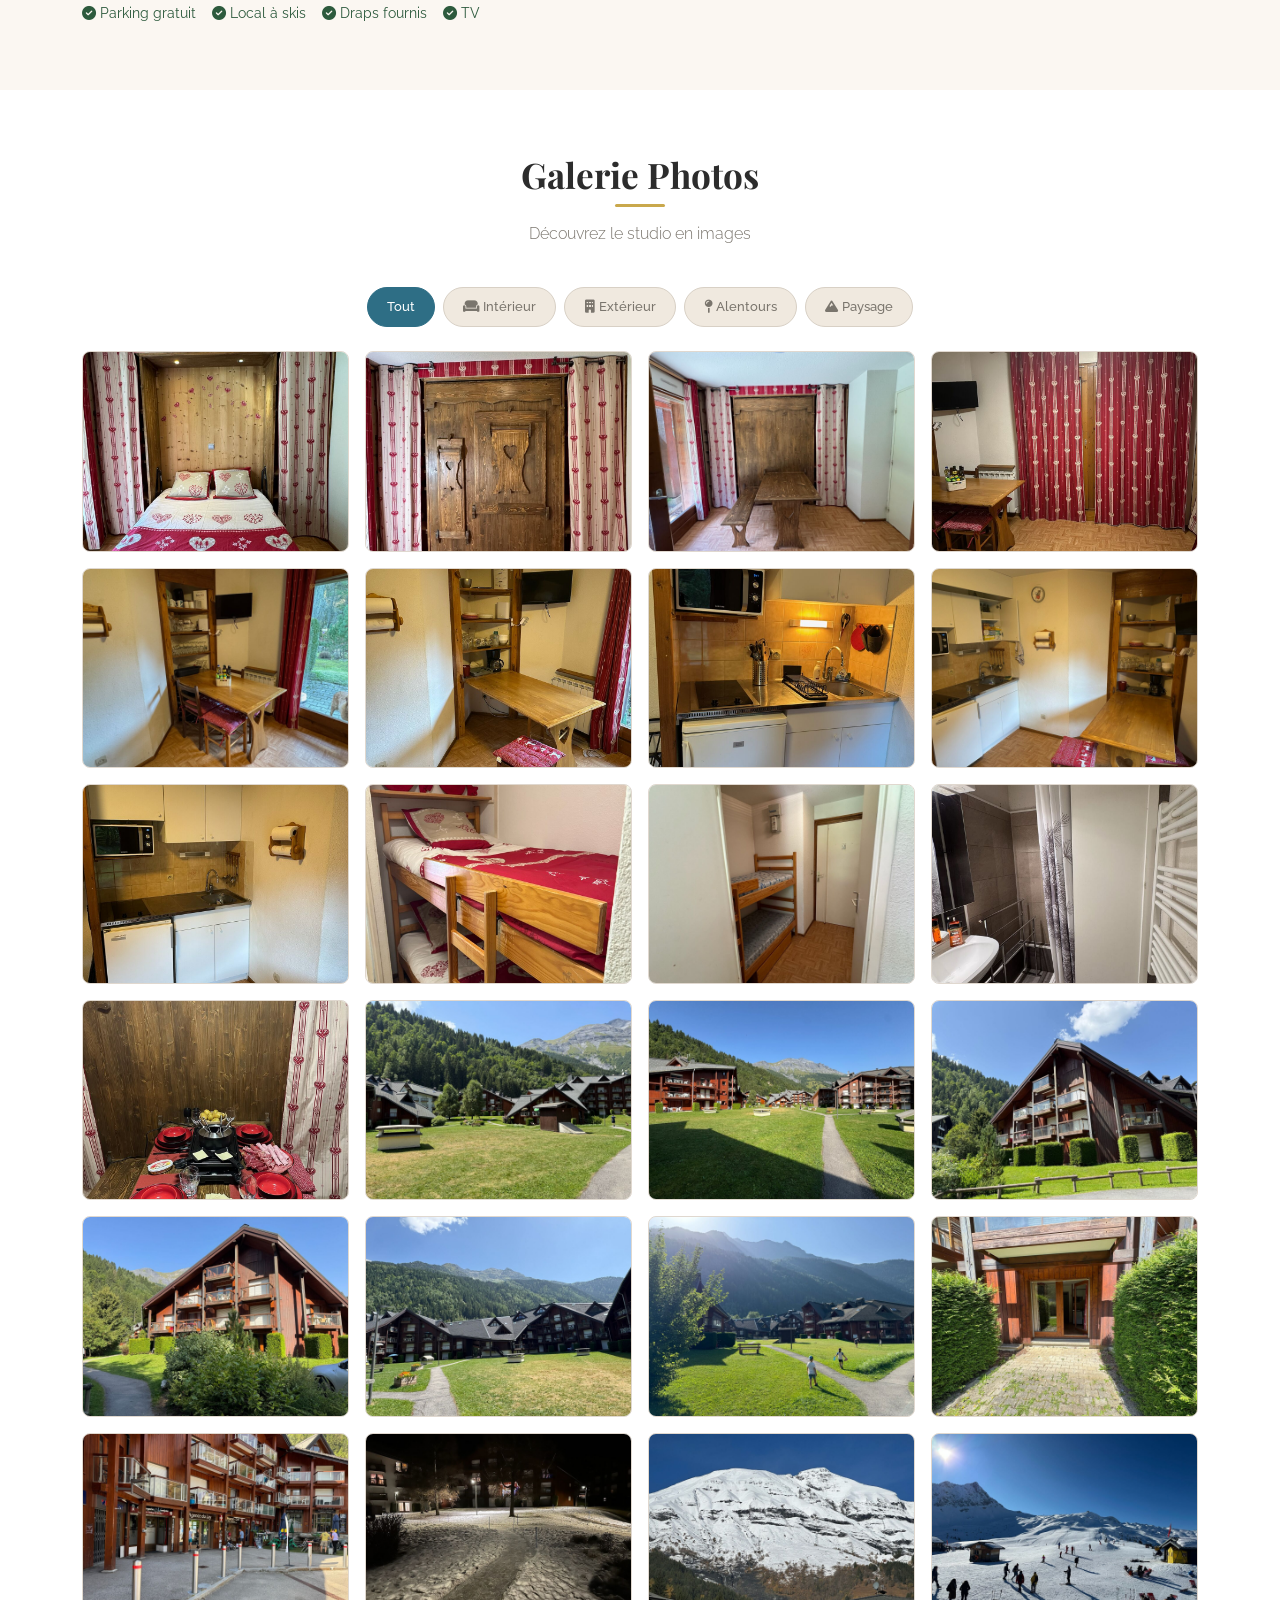
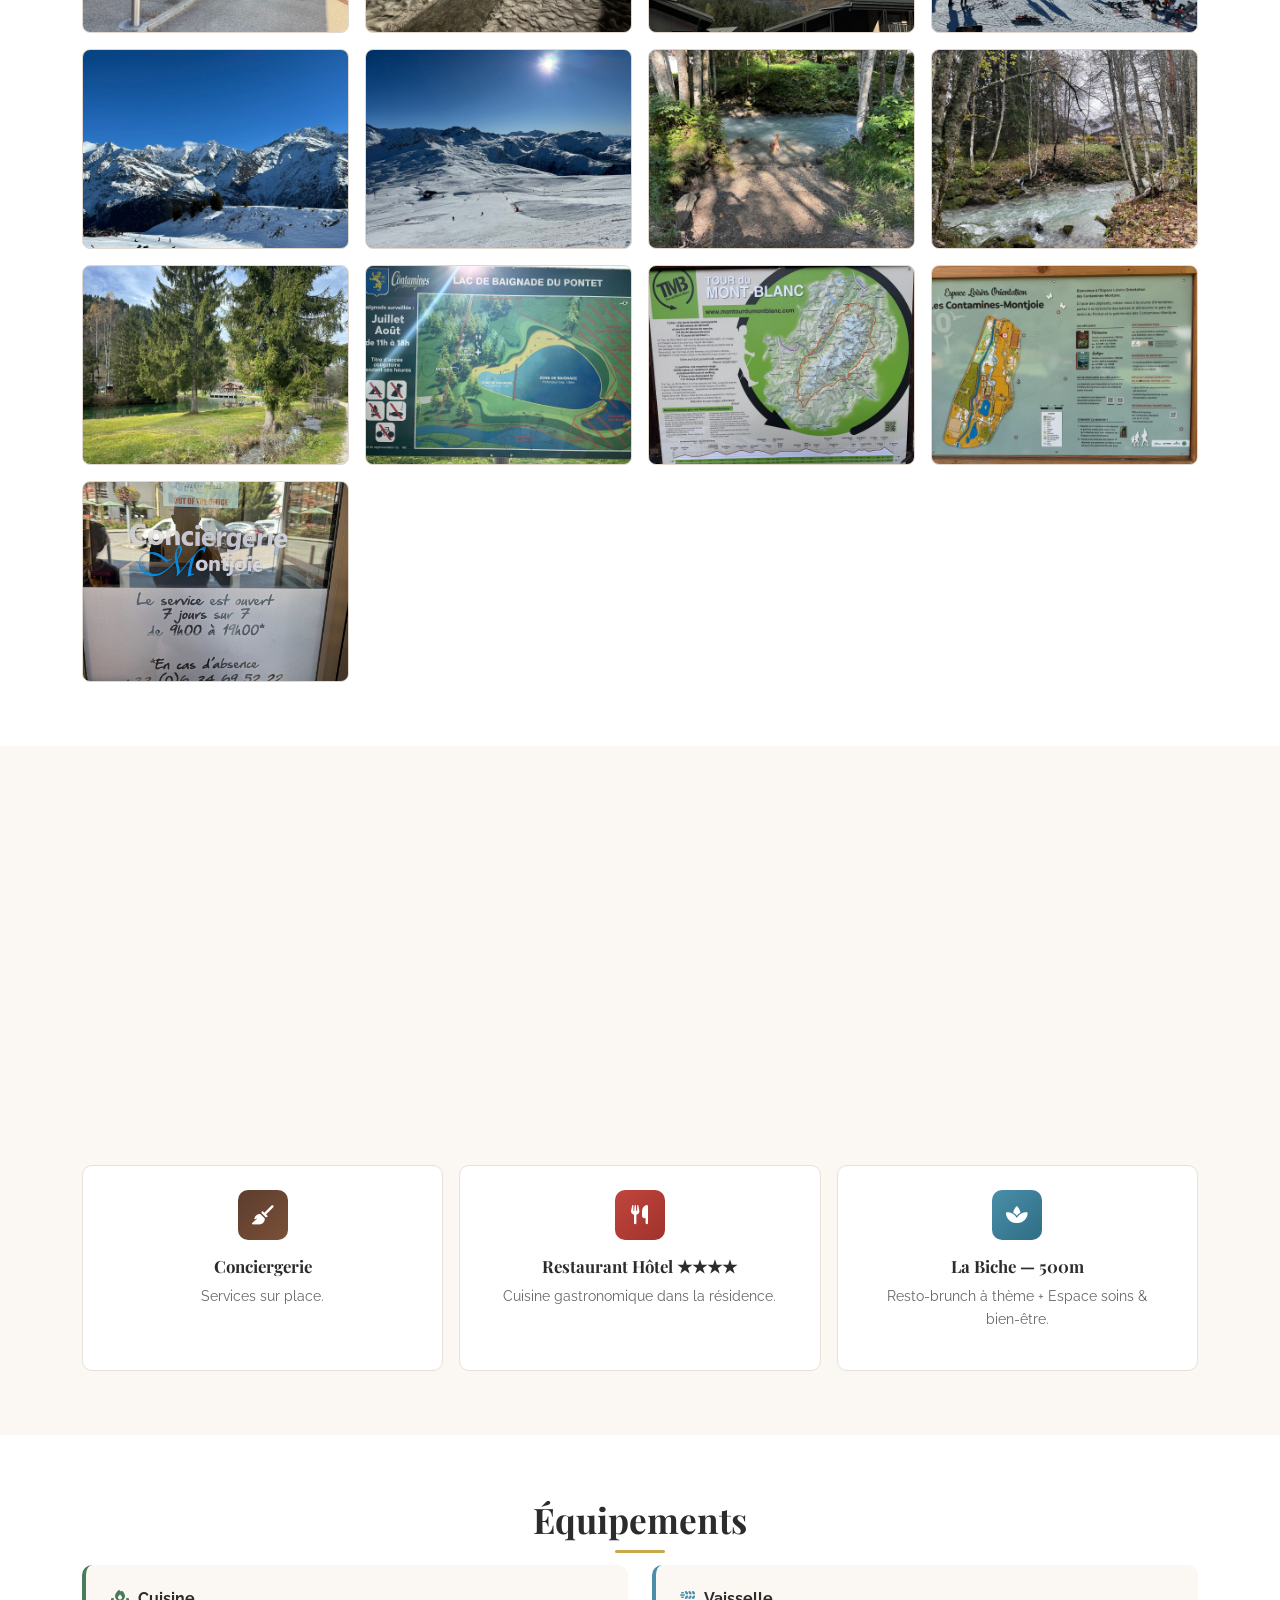
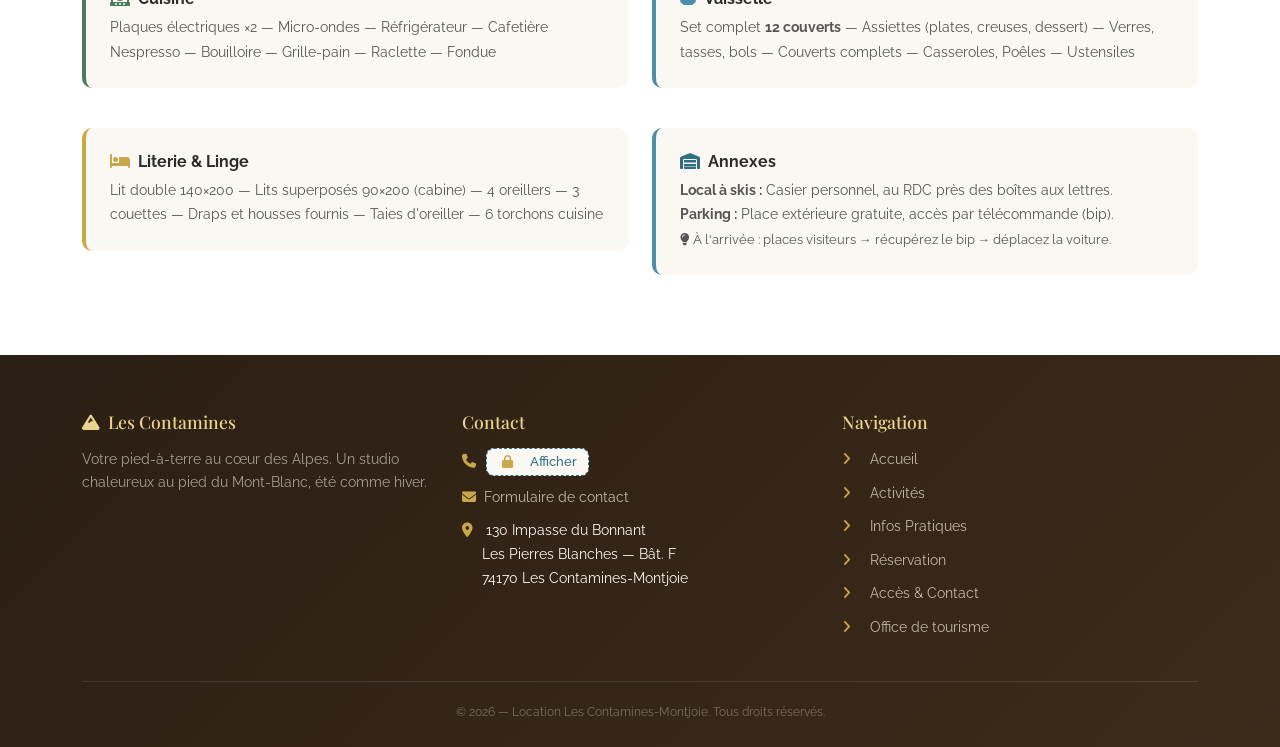
==== commit de7362b9: "Add files via upload" ====
--- a/index.html
+++ b/index.html
@@ -43,7 +43,7 @@
         "description": "Studio chaleureux pour 4 personnes au pied du Mont-Blanc, aux Contamines-Montjoie. Ski, randonnée, parking gratuit, WiFi fibre.",
         "url": "https://www.conta74.fr/",
         "identifier": "conta74-studio-contamines",
-        "additionalType": "https://schema.org/Apartment",
+        "additionalType": "Apartment",
         "image": [
             "https://www.conta74.fr/img/hero-montagne.jpg",
             "https://www.conta74.fr/img/interieur-sejour.jpg",
@@ -69,6 +69,7 @@
         },
         "containsPlace": {
             "@type": "Accommodation",
+            "additionalType": "Apartment",
             "name": "Studio meublé — Bâtiment F",
             "description": "Studio de 20 m² pour 4 personnes avec cuisine équipée, lit double et cabine lits superposés.",
             "floorSize": {
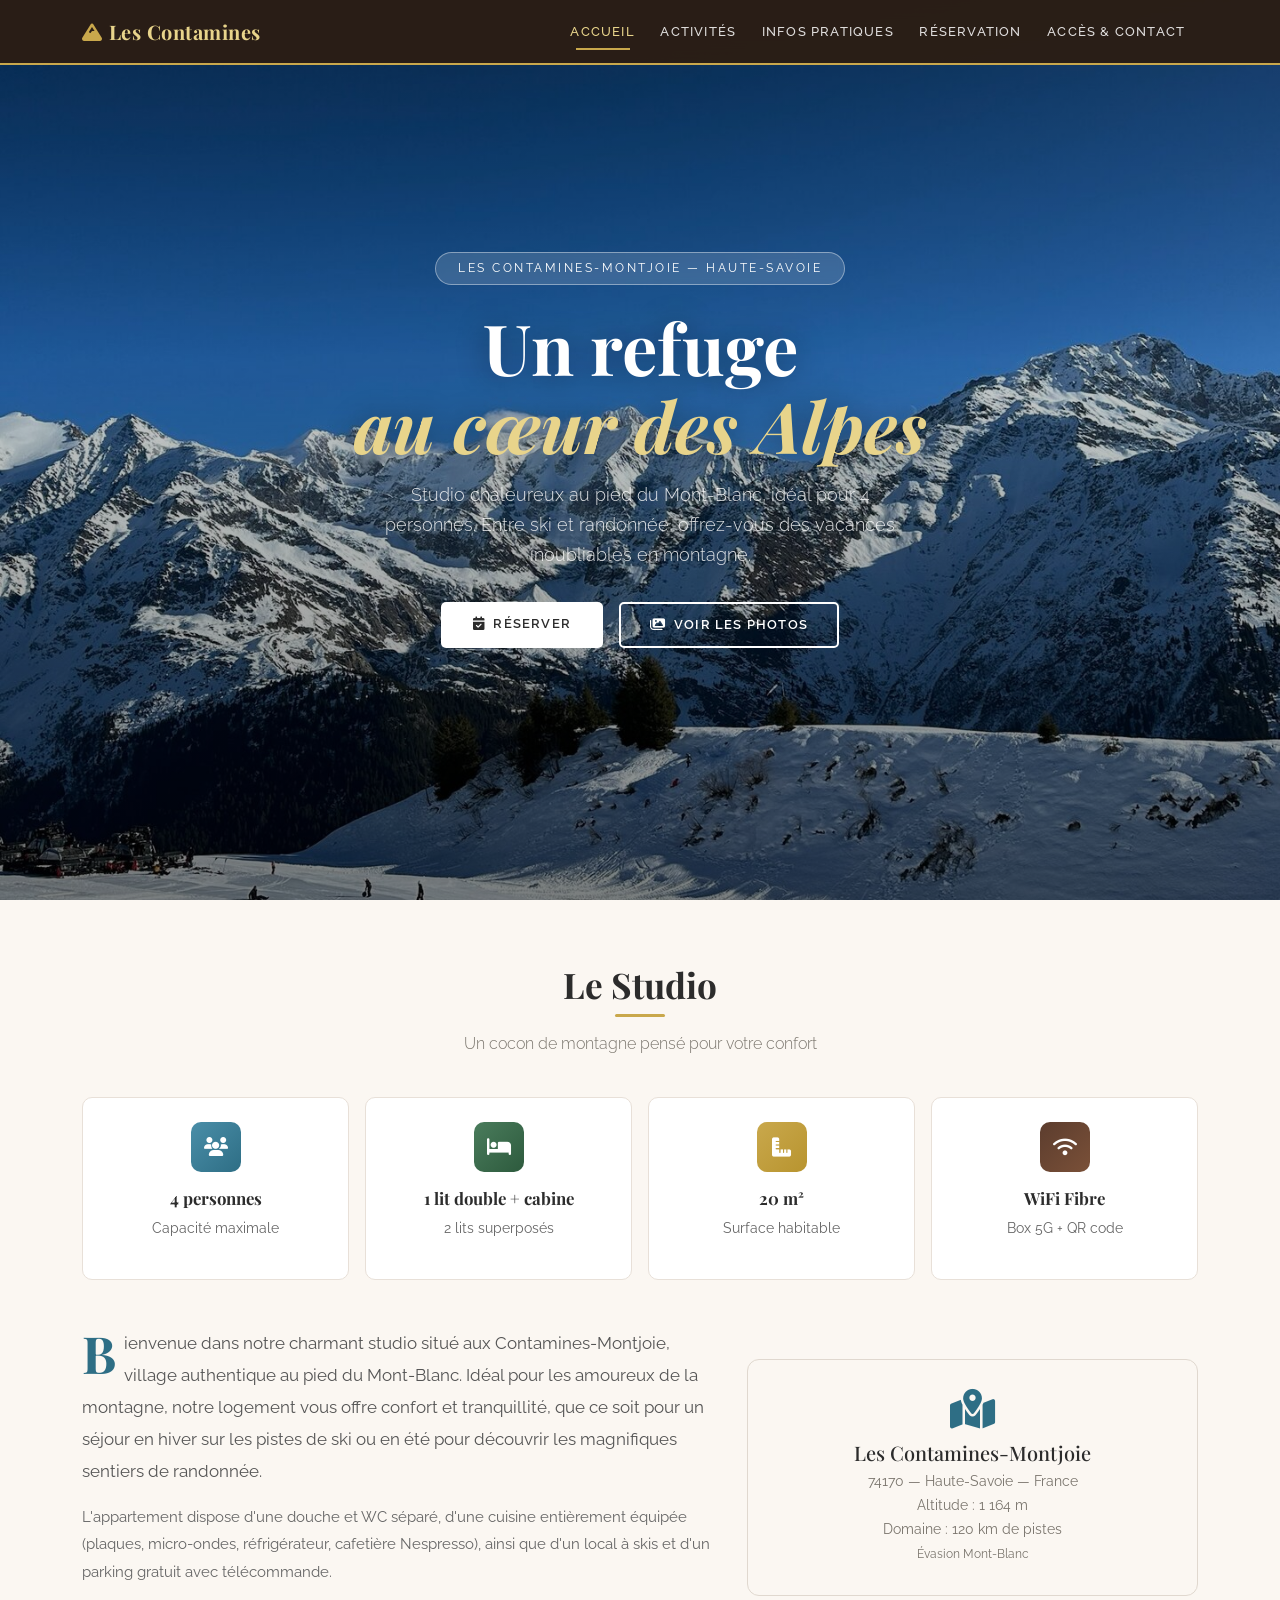
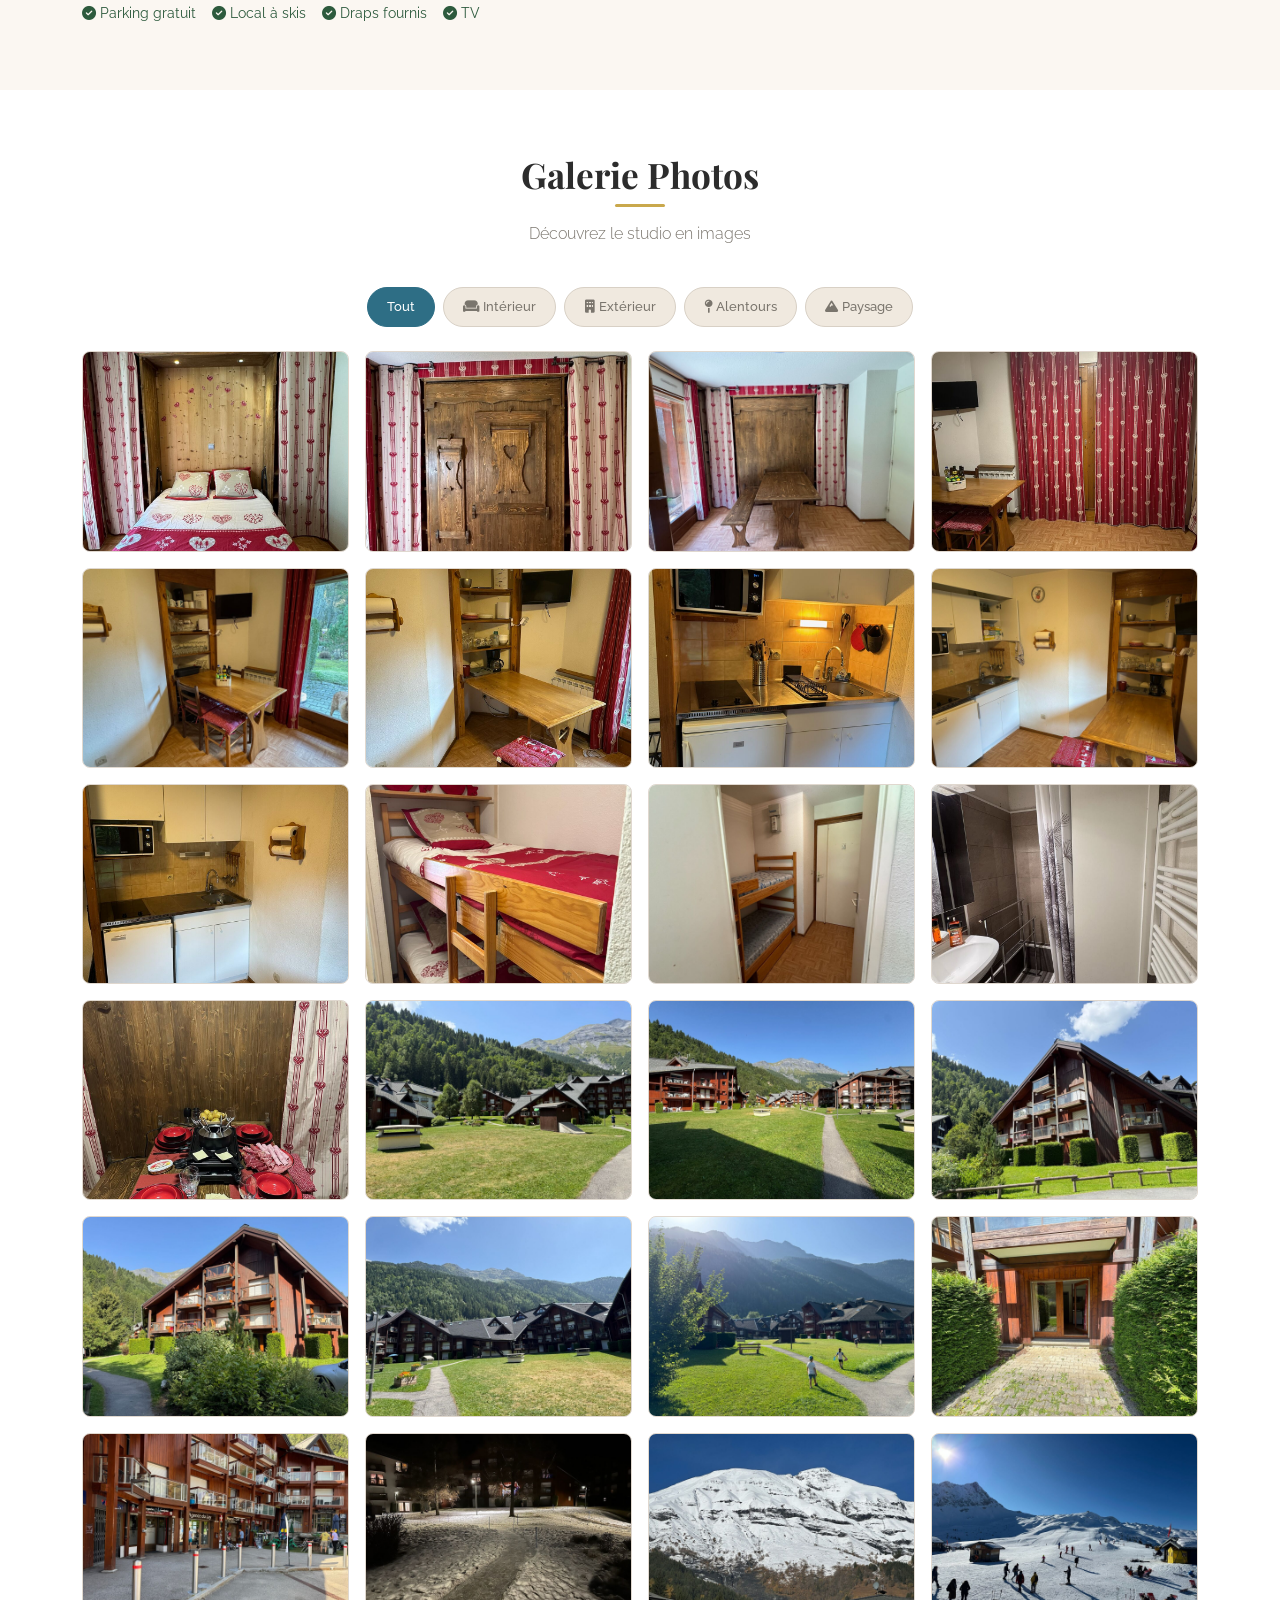
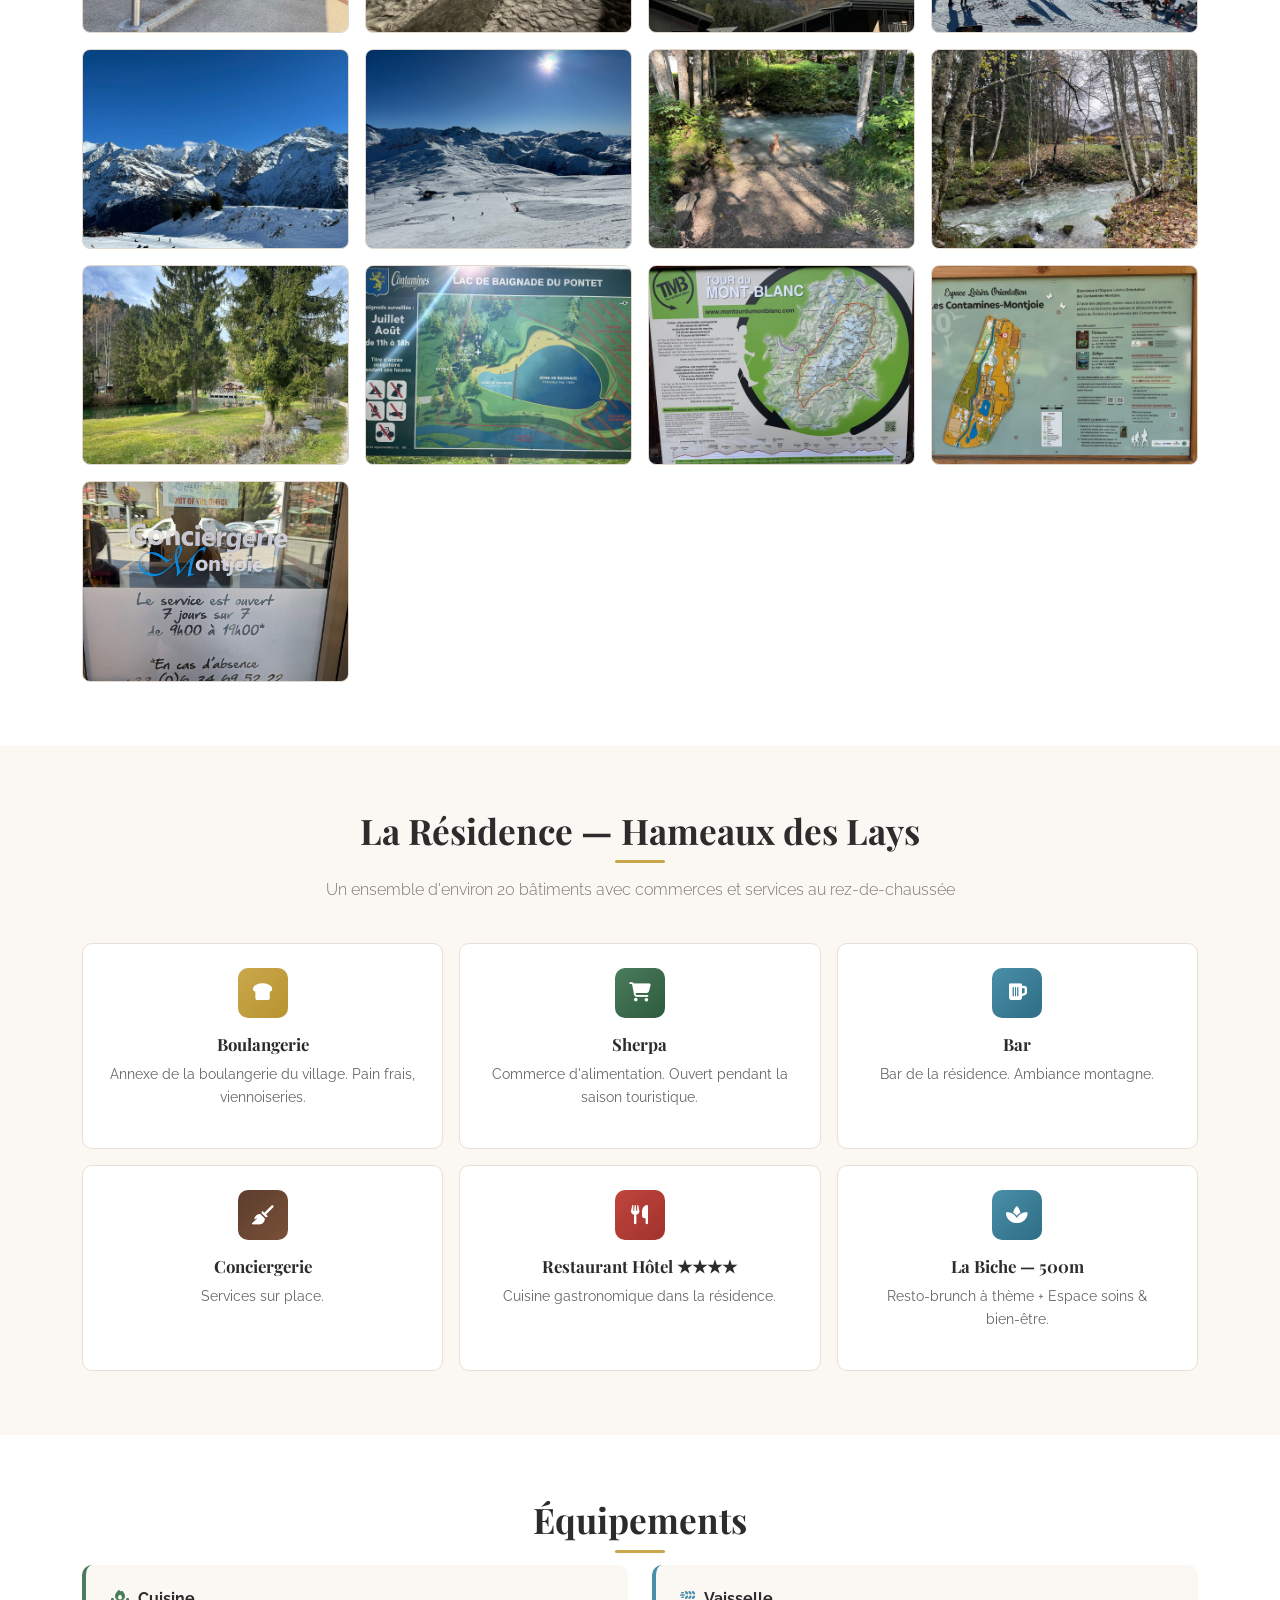
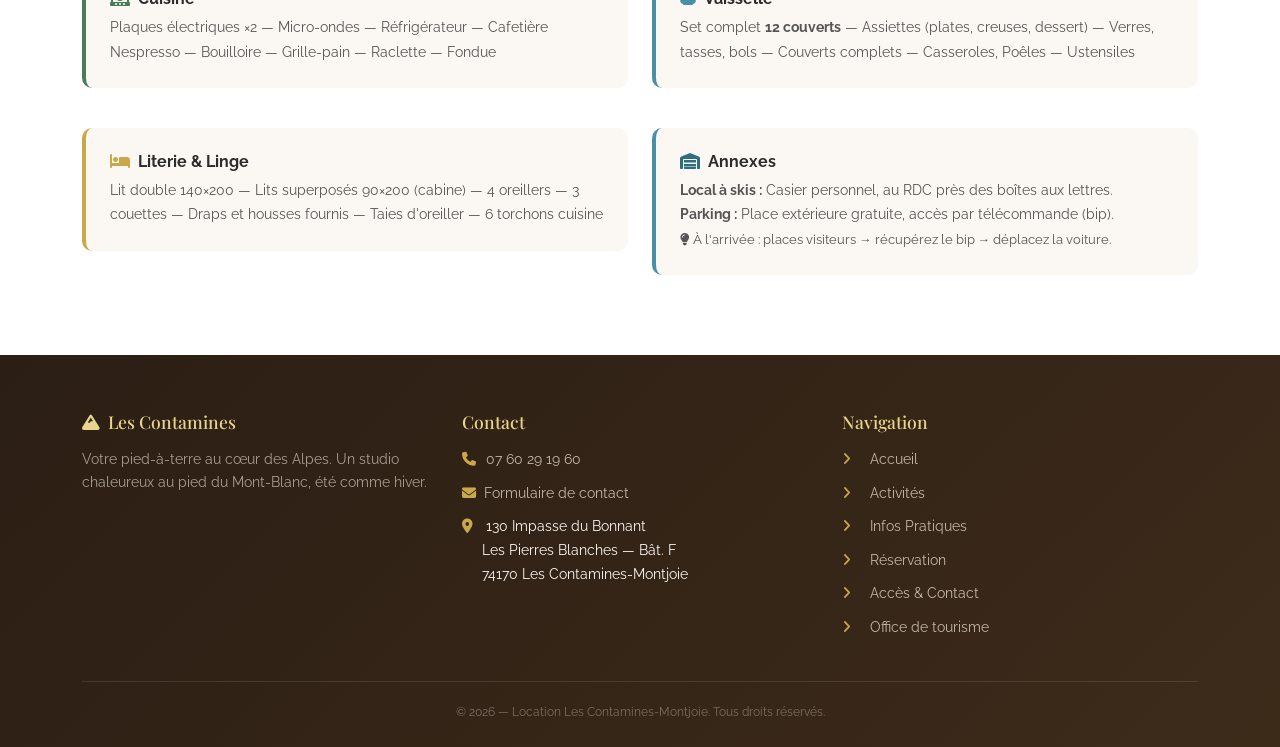
==== commit 5e05d407: "Add files via upload" ====
--- a/index.html
+++ b/index.html
@@ -3,125 +3,7 @@
 <head>
     <meta charset="UTF-8">
     <meta name="viewport" content="width=device-width, initial-scale=1.0">
-    <title>Location Studio Les Contamines-Montjoie — Vacances au pied du Mont-Blanc</title>
-
-    <!-- SEO : Meta description -->
-    <meta name="description" content="Louez un studio chaleureux pour 4 personnes aux Contamines-Montjoie, Haute-Savoie. Ski, randonnée, parking gratuit, WiFi fibre. Au pied du Mont-Blanc, été comme hiver.">
-
-    <!-- SEO : Canonical -->
-    <link rel="canonical" href="https://www.conta74.fr/">
-
-    <!-- SEO : Open Graph (Facebook, WhatsApp, Messenger, LinkedIn) -->
-    <meta property="og:type" content="website">
-    <meta property="og:url" content="https://www.conta74.fr/">
-    <meta property="og:title" content="Location Studio Les Contamines-Montjoie — Mont-Blanc">
-    <meta property="og:description" content="Studio 4 personnes au pied du Mont-Blanc. Ski, randonnée, parking gratuit. Réservez votre séjour en Haute-Savoie.">
-    <meta property="og:image" content="https://www.conta74.fr/img/hero-montagne.jpg">
-    <meta property="og:image:width" content="1200">
-    <meta property="og:image:height" content="630">
-    <meta property="og:locale" content="fr_FR">
-    <meta property="og:site_name" content="Location Les Contamines-Montjoie">
-
-    <!-- SEO : Twitter Card -->
-    <meta name="twitter:card" content="summary_large_image">
-    <meta name="twitter:title" content="Location Studio Les Contamines-Montjoie — Mont-Blanc">
-    <meta name="twitter:description" content="Studio 4 personnes au pied du Mont-Blanc. Ski, randonnée, parking gratuit.">
-    <meta name="twitter:image" content="https://www.conta74.fr/img/hero-montagne.jpg">
-
-    <!-- SEO : Geo -->
-    <meta name="geo.region" content="FR-74">
-    <meta name="geo.placename" content="Les Contamines-Montjoie">
-    <meta name="geo.position" content="45.8214;6.7267">
-    <meta name="ICBM" content="45.8214, 6.7267">
-
-    <!-- SEO : Données structurées JSON-LD -->
-    <script type="application/ld+json">
-    {
-        "@context": "https://schema.org",
-        "@type": "VacationRental",
-        "name": "Studio Les Contamines-Montjoie — Hameaux des Lays",
-        "description": "Studio chaleureux pour 4 personnes au pied du Mont-Blanc, aux Contamines-Montjoie. Ski, randonnée, parking gratuit, WiFi fibre.",
-        "url": "https://www.conta74.fr/",
-        "identifier": "conta74-studio-contamines",
-        "additionalType": "Apartment",
-        "image": [
-            "https://www.conta74.fr/img/hero-montagne.jpg",
-            "https://www.conta74.fr/img/interieur-sejour.jpg",
-            "https://www.conta74.fr/img/residence-panorama-ete.jpg",
-            "https://www.conta74.fr/img/interieur-chambre-lit.jpg",
-            "https://www.conta74.fr/img/interieur-cuisine-equip.jpg",
-            "https://www.conta74.fr/img/interieur-cabine-deco.jpg",
-            "https://www.conta74.fr/img/interieur-douche.jpg",
-            "https://www.conta74.fr/img/residence-vue-montagne.jpg"
-        ],
-        "address": {
-            "@type": "PostalAddress",
-            "streetAddress": "130 Impasse du Bonnant, Les Pierres Blanches, Bât. F",
-            "addressLocality": "Les Contamines-Montjoie",
-            "postalCode": "74170",
-            "addressRegion": "Haute-Savoie",
-            "addressCountry": "FR"
-        },
-        "geo": {
-            "@type": "GeoCoordinates",
-            "latitude": 45.8214,
-            "longitude": 6.7267
-        },
-        "containsPlace": {
-            "@type": "Accommodation",
-            "additionalType": "Apartment",
-            "name": "Studio meublé — Bâtiment F",
-            "description": "Studio de 20 m² pour 4 personnes avec cuisine équipée, lit double et cabine lits superposés.",
-            "floorSize": {
-                "@type": "QuantitativeValue",
-                "value": 20,
-                "unitCode": "MTK"
-            },
-            "numberOfRooms": 1,
-            "occupancy": {
-                "@type": "QuantitativeValue",
-                "value": 4,
-                "maxValue": 4
-            },
-            "numberOfBedrooms": 1,
-            "numberOfBathroomsTotal": 1,
-            "bed": [
-                { "@type": "BedDetails", "typeOfBed": "Double", "numberOfBeds": 1 },
-                { "@type": "BedDetails", "typeOfBed": "Bunk", "numberOfBeds": 2 }
-            ],
-            "amenityFeature": [
-                { "@type": "LocationFeatureSpecification", "name": "WiFi Fibre", "value": true },
-                { "@type": "LocationFeatureSpecification", "name": "Parking gratuit", "value": true },
-                { "@type": "LocationFeatureSpecification", "name": "Local à skis", "value": true },
-                { "@type": "LocationFeatureSpecification", "name": "Cuisine équipée", "value": true },
-                { "@type": "LocationFeatureSpecification", "name": "Draps fournis", "value": true },
-                { "@type": "LocationFeatureSpecification", "name": "TV", "value": true },
-                { "@type": "LocationFeatureSpecification", "name": "Cafetière Nespresso", "value": true },
-                { "@type": "LocationFeatureSpecification", "name": "Micro-ondes", "value": true }
-            ]
-        },
-        "telephone": "+33760291960",
-        "checkinTime": "16:00",
-        "checkoutTime": "10:00",
-        "tourBookingPage": "https://www.conta74.fr/reservation.html"
-    }
-    </script>
-
-    <!-- Breadcrumb JSON-LD -->
-    <script type="application/ld+json">
-    {
-        "@context": "https://schema.org",
-        "@type": "BreadcrumbList",
-        "itemListElement": [
-            { "@type": "ListItem", "position": 1, "name": "Accueil", "item": "https://www.conta74.fr/" },
-            { "@type": "ListItem", "position": 2, "name": "Activités", "item": "https://www.conta74.fr/activites.html" },
-            { "@type": "ListItem", "position": 3, "name": "Infos Pratiques", "item": "https://www.conta74.fr/pratique.html" },
-            { "@type": "ListItem", "position": 4, "name": "Réservation", "item": "https://www.conta74.fr/reservation.html" },
-            { "@type": "ListItem", "position": 5, "name": "Accès & Contact", "item": "https://www.conta74.fr/acces.html" }
-        ]
-    }
-    </script>
-
+    <title>Location Appartement — Les Contamines-Montjoie</title>
     <link href="https://cdn.jsdelivr.net/npm/bootstrap@5.3.3/dist/css/bootstrap.min.css" rel="stylesheet">
     <link href="https://cdnjs.cloudflare.com/ajax/libs/font-awesome/6.5.1/css/all.min.css" rel="stylesheet">
     <link href="https://fonts.googleapis.com/css2?family=Playfair+Display:ital,wght@0,400;0,700;1,400&family=Raleway:wght@300;400;500;600;700&family=Caveat:wght@400;600&display=swap" rel="stylesheet">
@@ -194,32 +76,20 @@
             color: var(--sky-dark);
             font-weight: 700;
         }
-        /* Accessibilité : H1 SEO masqué visuellement */
-        .visually-hidden-seo {
-            position: absolute;
-            width: 1px;
-            height: 1px;
-            padding: 0;
-            margin: -1px;
-            overflow: hidden;
-            clip: rect(0,0,0,0);
-            white-space: nowrap;
-            border: 0;
-        }
     </style>
 </head>
 <body>
 
 <!-- NAVBAR -->
-<nav class="navbar navbar-expand-lg navbar-chalet fixed-top" aria-label="Navigation principale">
-    <div class="container">
-        <a class="navbar-brand" href="index.html"><i class="fas fa-mountain" aria-hidden="true"></i>Les Contamines</a>
-        <button class="navbar-toggler" type="button" data-bs-toggle="collapse" data-bs-target="#navMain" aria-expanded="false" aria-label="Ouvrir le menu">
+<nav class="navbar navbar-expand-lg navbar-chalet fixed-top">
+    <div class="container">
+        <a class="navbar-brand" href="index.html"><i class="fas fa-mountain"></i>Les Contamines</a>
+        <button class="navbar-toggler" type="button" data-bs-toggle="collapse" data-bs-target="#navMain">
             <span class="navbar-toggler-icon"></span>
         </button>
         <div class="collapse navbar-collapse justify-content-end" id="navMain">
             <ul class="navbar-nav">
-                <li class="nav-item"><a class="nav-link active-page" href="index.html" aria-current="page">Accueil</a></li>
+                <li class="nav-item"><a class="nav-link active-page" href="index.html">Accueil</a></li>
                 <li class="nav-item"><a class="nav-link" href="activites.html">Activités</a></li>
                 <li class="nav-item"><a class="nav-link" href="pratique.html">Infos Pratiques</a></li>
                 <li class="nav-item"><a class="nav-link" href="reservation.html">Réservation</a></li>
@@ -229,20 +99,15 @@
     </div>
 </nav>
 
-<!-- H1 SEO optimisé (masqué visuellement, lu par Google) -->
-<h1 class="visually-hidden-seo">Location studio vacances Les Contamines-Montjoie — Appartement 4 personnes au pied du Mont-Blanc, Haute-Savoie</h1>
-
-<main>
-
 <!-- HERO -->
-<section class="hero-home" role="img" aria-label="Vue panoramique des montagnes aux Contamines-Montjoie, Haute-Savoie">
+<section class="hero-home">
     <div class="hero-content">
         <div class="hero-badge">Les Contamines-Montjoie — Haute-Savoie</div>
-        <p class="h1-visual" style="font-family:'Playfair Display',serif; font-size:clamp(2.2rem,5.5vw,4.5rem); font-weight:700; color:white; line-height:1.1; margin-bottom:1rem; animation:fadeInUp 0.8s ease 0.4s both; text-shadow:0 2px 30px rgba(0,0,0,0.4);">Un refuge<br><em style="color:var(--gold-light);">au cœur des Alpes</em></p>
+        <h1>Un refuge<br><em>au cœur des Alpes</em></h1>
         <p class="hero-desc">Studio chaleureux au pied du Mont-Blanc, idéal pour 4 personnes. Entre ski et randonnée, offrez-vous des vacances inoubliables en montagne.</p>
         <div class="hero-cta d-flex gap-3 justify-content-center flex-wrap">
-            <a href="reservation.html" class="btn btn-chalet" style="background:white;color:var(--charcoal);"><i class="fas fa-calendar-check me-2" aria-hidden="true"></i>Réserver</a>
-            <a href="#photos" class="btn btn-outline-chalet" style="border-color:white;color:white;"><i class="fas fa-images me-2" aria-hidden="true"></i>Voir les photos</a>
+            <a href="reservation.html" class="btn btn-chalet" style="background:white;color:var(--charcoal);"><i class="fas fa-calendar-check me-2"></i>Réserver</a>
+            <a href="#photos" class="btn btn-outline-chalet" style="border-color:white;color:white;"><i class="fas fa-images me-2"></i>Voir les photos</a>
         </div>
     </div>
 </section>
@@ -257,28 +122,28 @@
         <div class="row g-3 mb-5">
             <div class="col-6 col-md-3 reveal">
                 <div class="card-chalet text-center">
-                    <div class="card-icon sky mx-auto"><i class="fas fa-users" aria-hidden="true"></i></div>
+                    <div class="card-icon sky mx-auto"><i class="fas fa-users"></i></div>
                     <h5>4 personnes</h5>
                     <p>Capacité maximale</p>
                 </div>
             </div>
             <div class="col-6 col-md-3 reveal">
                 <div class="card-chalet text-center">
-                    <div class="card-icon pine mx-auto"><i class="fas fa-bed" aria-hidden="true"></i></div>
+                    <div class="card-icon pine mx-auto"><i class="fas fa-bed"></i></div>
                     <h5>1 lit double + cabine</h5>
                     <p>2 lits superposés</p>
                 </div>
             </div>
             <div class="col-6 col-md-3 reveal">
                 <div class="card-chalet text-center">
-                    <div class="card-icon gold mx-auto"><i class="fas fa-ruler-combined" aria-hidden="true"></i></div>
+                    <div class="card-icon gold mx-auto"><i class="fas fa-ruler-combined"></i></div>
                     <h5>20 m²</h5>
                     <p>Surface habitable</p>
                 </div>
             </div>
             <div class="col-6 col-md-3 reveal">
                 <div class="card-chalet text-center">
-                    <div class="card-icon wood mx-auto"><i class="fas fa-wifi" aria-hidden="true"></i></div>
+                    <div class="card-icon wood mx-auto"><i class="fas fa-wifi"></i></div>
                     <h5>WiFi Fibre</h5>
                     <p>Box 5G + QR code</p>
                 </div>
@@ -294,15 +159,15 @@
                     L'appartement dispose d'une douche et WC séparé, d'une cuisine entièrement équipée (plaques, micro-ondes, réfrigérateur, cafetière Nespresso), ainsi que d'un local à skis et d'un parking gratuit avec télécommande.
                 </p>
                 <div class="d-flex flex-wrap gap-3 mt-3">
-                    <span style="font-size:0.88rem; color:var(--pine);"><i class="fas fa-check-circle me-1" aria-hidden="true"></i>Parking gratuit</span>
-                    <span style="font-size:0.88rem; color:var(--pine);"><i class="fas fa-check-circle me-1" aria-hidden="true"></i>Local à skis</span>
-                    <span style="font-size:0.88rem; color:var(--pine);"><i class="fas fa-check-circle me-1" aria-hidden="true"></i>Draps fournis</span>
-                    <span style="font-size:0.88rem; color:var(--pine);"><i class="fas fa-check-circle me-1" aria-hidden="true"></i>TV</span>
+                    <span style="font-size:0.88rem; color:var(--pine);"><i class="fas fa-check-circle me-1"></i>Parking gratuit</span>
+                    <span style="font-size:0.88rem; color:var(--pine);"><i class="fas fa-check-circle me-1"></i>Local à skis</span>
+                    <span style="font-size:0.88rem; color:var(--pine);"><i class="fas fa-check-circle me-1"></i>Draps fournis</span>
+                    <span style="font-size:0.88rem; color:var(--pine);"><i class="fas fa-check-circle me-1"></i>TV</span>
                 </div>
             </div>
             <div class="col-lg-5 mt-4 mt-lg-0">
                 <div style="background:var(--cream); border-radius:12px; padding:1.8rem; border:1px solid #e0d8cf; text-align:center;">
-                    <i class="fas fa-map-marked-alt" style="font-size:2.5rem; color:var(--sky-dark); margin-bottom:0.8rem; display:block;" aria-hidden="true"></i>
+                    <i class="fas fa-map-marked-alt" style="font-size:2.5rem; color:var(--sky-dark); margin-bottom:0.8rem; display:block;"></i>
                     <h5 style="font-family:'Playfair Display',serif; margin-bottom:0.3rem;">Les Contamines-Montjoie</h5>
                     <p style="color:var(--stone); font-size:0.88rem; margin:0;">
                         74170 — Haute-Savoie — France<br>
@@ -325,10 +190,10 @@
 
         <div class="d-flex gap-2 flex-wrap justify-content-center mb-4 reveal">
             <button class="filter-btn active" onclick="filterGallery('all', this)">Tout</button>
-            <button class="filter-btn" onclick="filterGallery('interieur', this)"><i class="fas fa-couch me-1" aria-hidden="true"></i>Intérieur</button>
-            <button class="filter-btn" onclick="filterGallery('exterieur', this)"><i class="fas fa-building me-1" aria-hidden="true"></i>Extérieur</button>
-            <button class="filter-btn" onclick="filterGallery('alentours', this)"><i class="fas fa-map-pin me-1" aria-hidden="true"></i>Alentours</button>
-            <button class="filter-btn" onclick="filterGallery('paysage', this)"><i class="fas fa-mountain me-1" aria-hidden="true"></i>Paysage</button>
+            <button class="filter-btn" onclick="filterGallery('interieur', this)"><i class="fas fa-couch me-1"></i>Intérieur</button>
+            <button class="filter-btn" onclick="filterGallery('exterieur', this)"><i class="fas fa-building me-1"></i>Extérieur</button>
+            <button class="filter-btn" onclick="filterGallery('alentours', this)"><i class="fas fa-map-pin me-1"></i>Alentours</button>
+            <button class="filter-btn" onclick="filterGallery('paysage', this)"><i class="fas fa-mountain me-1"></i>Paysage</button>
         </div>
 
         <div class="gallery-grid reveal" id="galleryGrid"></div>
@@ -336,11 +201,11 @@
 </section>
 
 <!-- Lightbox -->
-<div class="lightbox" id="lightbox" role="dialog" aria-label="Visualisation photo">
-    <button class="lightbox-close" onclick="closeLightbox()" aria-label="Fermer"><i class="fas fa-times" aria-hidden="true"></i></button>
-    <button class="lightbox-nav lightbox-prev" onclick="navigateLightbox(-1)" aria-label="Photo précédente"><i class="fas fa-chevron-left" aria-hidden="true"></i></button>
-    <img src="" alt="Photo du studio Les Contamines-Montjoie" id="lightboxImg">
-    <button class="lightbox-nav lightbox-next" onclick="navigateLightbox(1)" aria-label="Photo suivante"><i class="fas fa-chevron-right" aria-hidden="true"></i></button>
+<div class="lightbox" id="lightbox">
+    <button class="lightbox-close" onclick="closeLightbox()"><i class="fas fa-times"></i></button>
+    <button class="lightbox-nav lightbox-prev" onclick="navigateLightbox(-1)"><i class="fas fa-chevron-left"></i></button>
+    <img src="" alt="" id="lightboxImg">
+    <button class="lightbox-nav lightbox-next" onclick="navigateLightbox(1)"><i class="fas fa-chevron-right"></i></button>
 </div>
 
 <!-- LA RÉSIDENCE -->
@@ -353,42 +218,42 @@
         <div class="row g-3">
             <div class="col-md-4 col-6 reveal">
                 <div class="card-chalet text-center">
-                    <div class="card-icon gold mx-auto"><i class="fas fa-bread-slice" aria-hidden="true"></i></div>
+                    <div class="card-icon gold mx-auto"><i class="fas fa-bread-slice"></i></div>
                     <h5>Boulangerie</h5>
                     <p>Annexe de la boulangerie du village. Pain frais, viennoiseries.</p>
                 </div>
             </div>
             <div class="col-md-4 col-6 reveal">
                 <div class="card-chalet text-center">
-                    <div class="card-icon pine mx-auto"><i class="fas fa-shopping-cart" aria-hidden="true"></i></div>
+                    <div class="card-icon pine mx-auto"><i class="fas fa-shopping-cart"></i></div>
                     <h5>Sherpa</h5>
                     <p>Commerce d'alimentation. Ouvert pendant la saison touristique.</p>
                 </div>
             </div>
             <div class="col-md-4 col-6 reveal">
                 <div class="card-chalet text-center">
-                    <div class="card-icon sky mx-auto"><i class="fas fa-beer-mug-empty" aria-hidden="true"></i></div>
+                    <div class="card-icon sky mx-auto"><i class="fas fa-beer-mug-empty"></i></div>
                     <h5>Bar</h5>
                     <p>Bar de la résidence. Ambiance montagne.</p>
                 </div>
             </div>
             <div class="col-md-4 col-6 reveal">
                 <div class="card-chalet text-center">
-                    <div class="card-icon wood mx-auto"><i class="fas fa-broom" aria-hidden="true"></i></div>
+                    <div class="card-icon wood mx-auto"><i class="fas fa-broom"></i></div>
                     <h5>Conciergerie</h5>
                     <p>Services sur place.</p>
                 </div>
             </div>
             <div class="col-md-4 col-6 reveal">
                 <div class="card-chalet text-center">
-                    <div class="card-icon red mx-auto"><i class="fas fa-utensils" aria-hidden="true"></i></div>
+                    <div class="card-icon red mx-auto"><i class="fas fa-utensils"></i></div>
                     <h5>Restaurant Hôtel ★★★★</h5>
                     <p>Cuisine gastronomique dans la résidence.</p>
                 </div>
             </div>
             <div class="col-md-4 col-6 reveal">
                 <div class="card-chalet text-center">
-                    <div class="card-icon sky mx-auto"><i class="fas fa-spa" aria-hidden="true"></i></div>
+                    <div class="card-icon sky mx-auto"><i class="fas fa-spa"></i></div>
                     <h5>La Biche — 500m</h5>
                     <p>Resto-brunch à thème + Espace soins & bien-être.</p>
                 </div>
@@ -406,42 +271,40 @@
         <div class="row g-4 reveal">
             <div class="col-md-6">
                 <div class="info-block green">
-                    <h5><i class="fas fa-fire-burner me-2" style="color:var(--pine-light)" aria-hidden="true"></i>Cuisine</h5>
+                    <h5><i class="fas fa-fire-burner me-2" style="color:var(--pine-light)"></i>Cuisine</h5>
                     <p>Plaques électriques ×2 — Micro-ondes — Réfrigérateur — Cafetière Nespresso — Bouilloire — Grille-pain — Raclette — Fondue</p>
                 </div>
             </div>
             <div class="col-md-6">
                 <div class="info-block blue">
-                    <h5><i class="fas fa-plate-wheat me-2" style="color:var(--sky)" aria-hidden="true"></i>Vaisselle</h5>
+                    <h5><i class="fas fa-plate-wheat me-2" style="color:var(--sky)"></i>Vaisselle</h5>
                     <p>Set complet <strong>12 couverts</strong> — Assiettes (plates, creuses, dessert) — Verres, tasses, bols — Couverts complets — Casseroles, Poêles — Ustensiles</p>
                 </div>
             </div>
             <div class="col-md-6">
                 <div class="info-block gold">
-                    <h5><i class="fas fa-bed me-2" style="color:var(--gold)" aria-hidden="true"></i>Literie & Linge</h5>
+                    <h5><i class="fas fa-bed me-2" style="color:var(--gold)"></i>Literie & Linge</h5>
                     <p>Lit double 140×200 — Lits superposés 90×200 (cabine) — 4 oreillers — 3 couettes — Draps et housses fournis — Taies d'oreiller — 6 torchons cuisine</p>
                 </div>
             </div>
             <div class="col-md-6">
                 <div class="info-block">
-                    <h5><i class="fas fa-warehouse me-2" style="color:var(--sky-dark)" aria-hidden="true"></i>Annexes</h5>
+                    <h5><i class="fas fa-warehouse me-2" style="color:var(--sky-dark)"></i>Annexes</h5>
                     <p><strong>Local à skis :</strong> Casier personnel, au RDC près des boîtes aux lettres.<br>
                     <strong>Parking :</strong> Place extérieure gratuite, accès par télécommande (bip).<br>
-                    <small><i class="fas fa-lightbulb me-1" aria-hidden="true"></i>À l'arrivée : places visiteurs → récupérez le bip → déplacez la voiture.</small></p>
+                    <small><i class="fas fa-lightbulb me-1"></i>À l'arrivée : places visiteurs → récupérez le bip → déplacez la voiture.</small></p>
                 </div>
             </div>
         </div>
     </div>
 </section>
-
-</main>
 
 <!-- FOOTER -->
 <footer class="footer">
     <div class="container">
         <div class="row g-4">
             <div class="col-md-4">
-                <h5><i class="fas fa-mountain me-2" aria-hidden="true"></i>Les Contamines</h5>
+                <h5><i class="fas fa-mountain me-2"></i>Les Contamines</h5>
                 <p style="font-size:0.88rem; color:#a89e92; line-height:1.6;">
                     Votre pied-à-terre au cœur des Alpes. Un studio chaleureux au pied du Mont-Blanc, été comme hiver.
                 </p>
@@ -449,23 +312,21 @@
             <div class="col-md-4">
                 <h5>Contact</h5>
                 <ul class="footer-list">
-                    <li><i class="fas fa-phone" aria-hidden="true"></i><a href="tel:+33760291960">07 60 29 19 60</a></li>
-                    <li><a href="acces.html#contact-form"><i class="fas fa-envelope me-1" aria-hidden="true"></i>Formulaire de contact</a></li>
-                    <li><i class="fas fa-map-marker-alt" aria-hidden="true"></i>130 Impasse du Bonnant<br>&nbsp;&nbsp;&nbsp;&nbsp;&nbsp;Les Pierres Blanches — Bât. F<br>&nbsp;&nbsp;&nbsp;&nbsp;&nbsp;74170 Les Contamines-Montjoie</li>
+                    <li><i class="fas fa-phone"></i><a href="tel:+33760291960">07 60 29 19 60</a></li>
+                    <li><a href="acces.html#contact-form"><i class="fas fa-envelope me-1"></i>Formulaire de contact</a></li>
+                    <li><i class="fas fa-map-marker-alt"></i>130 Impasse du Bonnant<br>&nbsp;&nbsp;&nbsp;&nbsp;&nbsp;Les Pierres Blanches — Bât. F<br>&nbsp;&nbsp;&nbsp;&nbsp;&nbsp;74170 Les Contamines-Montjoie</li>
                 </ul>
             </div>
             <div class="col-md-4">
                 <h5>Navigation</h5>
-                <nav aria-label="Navigation pied de page">
-                    <ul class="footer-list">
-                        <li><a href="index.html"><i class="fas fa-angle-right" aria-hidden="true"></i> Accueil</a></li>
-                        <li><a href="activites.html"><i class="fas fa-angle-right" aria-hidden="true"></i> Activités</a></li>
-                        <li><a href="pratique.html"><i class="fas fa-angle-right" aria-hidden="true"></i> Infos Pratiques</a></li>
-                        <li><a href="reservation.html"><i class="fas fa-angle-right" aria-hidden="true"></i> Réservation</a></li>
-                        <li><a href="acces.html"><i class="fas fa-angle-right" aria-hidden="true"></i> Accès & Contact</a></li>
-                        <li><a href="https://www.lescontamines.com" target="_blank" rel="noopener"><i class="fas fa-angle-right" aria-hidden="true"></i> Office de tourisme</a></li>
-                    </ul>
-                </nav>
+                <ul class="footer-list">
+                    <li><a href="index.html"><i class="fas fa-angle-right"></i> Accueil</a></li>
+                    <li><a href="activites.html"><i class="fas fa-angle-right"></i> Activités</a></li>
+                    <li><a href="pratique.html"><i class="fas fa-angle-right"></i> Infos Pratiques</a></li>
+                    <li><a href="reservation.html"><i class="fas fa-angle-right"></i> Réservation</a></li>
+                    <li><a href="acces.html"><i class="fas fa-angle-right"></i> Accès & Contact</a></li>
+                    <li><a href="https://www.lescontamines.com" target="_blank"><i class="fas fa-angle-right"></i> Office de tourisme</a></li>
+                </ul>
             </div>
         </div>
         <div class="footer-bottom">
@@ -475,8 +336,6 @@
 </footer>
 
 <script src="https://cdn.jsdelivr.net/npm/bootstrap@5.3.3/dist/js/bootstrap.bundle.min.js"></script>
-<!-- Protection anti-scraping du téléphone -->
-<script src="phone-protect.js" defer></script>
 <script>
 // Navbar scroll
 window.addEventListener('scroll', () => {
@@ -486,42 +345,42 @@
 // Gallery config
 const PHOTOS = [
     // Intérieur — Le studio
-    { src: 'img/interieur-chambre-lit.jpg', label: 'Chambre avec lit double du studio Les Contamines', cat: 'interieur' },
-    { src: 'img/interieur-lit-ferme.jpg', label: 'Lit escamotable fermé — gain de place', cat: 'interieur' },
-    { src: 'img/interieur-lit-table.jpg', label: 'Espace séjour avec table et lit', cat: 'interieur' },
-    { src: 'img/interieur-sejour.jpg', label: 'Séjour du studio de vacances', cat: 'interieur' },
-    { src: 'img/interieur-repas-jardin.jpg', label: 'Coin repas avec vue sur le jardin', cat: 'interieur' },
-    { src: 'img/interieur-coin-repas.jpg', label: 'Coin repas du studio', cat: 'interieur' },
-    { src: 'img/interieur-cuisine-equip.jpg', label: 'Cuisine entièrement équipée — plaques, micro-ondes, Nespresso', cat: 'interieur' },
-    { src: 'img/interieur-cuisine.jpg', label: 'Cuisine du studio Les Contamines-Montjoie', cat: 'interieur' },
-    { src: 'img/interieur-kitchenette.jpg', label: 'Kitchenette équipée', cat: 'interieur' },
-    { src: 'img/interieur-cabine-deco.jpg', label: 'Cabine avec lits superposés décorée style montagne', cat: 'interieur' },
-    { src: 'img/interieur-cabine-lits.jpg', label: 'Cabine enfants — lits superposés ambiance montagne', cat: 'interieur' },
-    { src: 'img/interieur-douche.jpg', label: 'Salle de bain avec douche', cat: 'interieur' },
-    { src: 'img/interieur-raclette.jpg', label: 'Soirée raclette au studio', cat: 'interieur' },
+    { src: 'img/interieur-chambre-lit.jpg', label: 'Chambre — Lit double', cat: 'interieur' },
+    { src: 'img/interieur-lit-ferme.jpg', label: 'Lit escamotable (fermé)', cat: 'interieur' },
+    { src: 'img/interieur-lit-table.jpg', label: 'Espace séjour', cat: 'interieur' },
+    { src: 'img/interieur-sejour.jpg', label: 'Séjour', cat: 'interieur' },
+    { src: 'img/interieur-repas-jardin.jpg', label: 'Coin repas vue jardin', cat: 'interieur' },
+    { src: 'img/interieur-coin-repas.jpg', label: 'Coin repas', cat: 'interieur' },
+    { src: 'img/interieur-cuisine-equip.jpg', label: 'Cuisine équipée', cat: 'interieur' },
+    { src: 'img/interieur-cuisine.jpg', label: 'Cuisine', cat: 'interieur' },
+    { src: 'img/interieur-kitchenette.jpg', label: 'Kitchenette', cat: 'interieur' },
+    { src: 'img/interieur-cabine-deco.jpg', label: 'Cabine — Lits superposés', cat: 'interieur' },
+    { src: 'img/interieur-cabine-lits.jpg', label: 'Cabine montagne', cat: 'interieur' },
+    { src: 'img/interieur-douche.jpg', label: 'Salle de bain', cat: 'interieur' },
+    { src: 'img/interieur-raclette.jpg', label: 'Soirée raclette !', cat: 'interieur' },
     // Résidence — Extérieur
-    { src: 'img/residence-panorama-ete.jpg', label: 'Résidence Hameaux des Lays — panorama été', cat: 'exterieur' },
-    { src: 'img/residence-ensemble-ete.jpg', label: 'Vue d\'ensemble de la résidence en été', cat: 'exterieur' },
-    { src: 'img/residence-batiment-ete.jpg', label: 'Bâtiment de la résidence en été', cat: 'exterieur' },
-    { src: 'img/residence-batiment-proche.jpg', label: 'Vue rapprochée du bâtiment F', cat: 'exterieur' },
-    { src: 'img/residence-vue-montagne.jpg', label: 'Résidence avec vue sur les montagnes', cat: 'exterieur' },
-    { src: 'img/residence-enfants-ete.jpg', label: 'Enfants jouant à la résidence en été', cat: 'exterieur' },
-    { src: 'img/residence-entree.jpg', label: 'Entrée du studio — bâtiment F', cat: 'exterieur' },
-    { src: 'img/residence-commerces.jpg', label: 'Commerces de la résidence — boulangerie, Sherpa', cat: 'exterieur' },
-    { src: 'img/residence-nuit-hiver.jpg', label: 'Résidence sous la neige — ambiance hivernale', cat: 'exterieur' },
+    { src: 'img/residence-panorama-ete.jpg', label: 'Résidence — Panorama été', cat: 'exterieur' },
+    { src: 'img/residence-ensemble-ete.jpg', label: 'Vue d\'ensemble', cat: 'exterieur' },
+    { src: 'img/residence-batiment-ete.jpg', label: 'Bâtiment été', cat: 'exterieur' },
+    { src: 'img/residence-batiment-proche.jpg', label: 'Bâtiment — Vue rapprochée', cat: 'exterieur' },
+    { src: 'img/residence-vue-montagne.jpg', label: 'Résidence & montagne', cat: 'exterieur' },
+    { src: 'img/residence-enfants-ete.jpg', label: 'Été à la résidence', cat: 'exterieur' },
+    { src: 'img/residence-entree.jpg', label: 'Entrée du studio', cat: 'exterieur' },
+    { src: 'img/residence-commerces.jpg', label: 'Commerces', cat: 'exterieur' },
+    { src: 'img/residence-nuit-hiver.jpg', label: 'Ambiance hivernale', cat: 'exterieur' },
     // Paysage / Ski
-    { src: 'img/paysage-mont-blanc.jpg', label: 'Vue sur le Mont-Blanc depuis Les Contamines-Montjoie', cat: 'paysage' },
-    { src: 'img/ski-pistes-soleil.jpg', label: 'Pistes de ski ensoleillées — domaine Évasion Mont-Blanc', cat: 'paysage' },
-    { src: 'img/ski-panorama-montagne.jpg', label: 'Panorama montagne depuis les pistes de ski', cat: 'paysage' },
-    { src: 'img/ski-domaine-panorama.jpg', label: 'Domaine skiable Les Contamines — 120 km de pistes', cat: 'paysage' },
-    { src: 'img/residence-riviere.jpg', label: 'Le Bonnant — rivière en été aux Contamines', cat: 'paysage' },
+    { src: 'img/paysage-mont-blanc.jpg', label: 'Le Mont-Blanc', cat: 'paysage' },
+    { src: 'img/ski-pistes-soleil.jpg', label: 'Pistes au soleil', cat: 'paysage' },
+    { src: 'img/ski-panorama-montagne.jpg', label: 'Panorama montagne', cat: 'paysage' },
+    { src: 'img/ski-domaine-panorama.jpg', label: 'Domaine skiable', cat: 'paysage' },
+    { src: 'img/residence-riviere.jpg', label: 'Rivière en été', cat: 'paysage' },
     // Alentours
-    { src: 'img/alentours-torrent.jpg', label: 'Le torrent du Bonnant — Les Contamines-Montjoie', cat: 'alentours' },
-    { src: 'img/alentours-lac.jpg', label: 'Lac du Pontet — randonnée aux Contamines', cat: 'alentours' },
-    { src: 'img/alentours-lac-baignade.jpg', label: 'Lac de baignade naturelle en été', cat: 'alentours' },
-    { src: 'img/alentours-tmb-panneau.jpg', label: 'Panneau du Tour du Mont-Blanc — GR TMB', cat: 'alentours' },
-    { src: 'img/alentours-espace-loisirs.jpg', label: 'Espace loisirs Les Contamines-Montjoie', cat: 'alentours' },
-    { src: 'img/alentours-conciergerie.jpg', label: 'Conciergerie de la résidence', cat: 'alentours' },
+    { src: 'img/alentours-torrent.jpg', label: 'Le Bonnant', cat: 'alentours' },
+    { src: 'img/alentours-lac.jpg', label: 'Lac du Pontet', cat: 'alentours' },
+    { src: 'img/alentours-lac-baignade.jpg', label: 'Lac de baignade', cat: 'alentours' },
+    { src: 'img/alentours-tmb-panneau.jpg', label: 'Tour du Mont-Blanc', cat: 'alentours' },
+    { src: 'img/alentours-espace-loisirs.jpg', label: 'Espace loisirs', cat: 'alentours' },
+    { src: 'img/alentours-conciergerie.jpg', label: 'Conciergerie', cat: 'alentours' },
 ];
 
 let currentLightboxIndex = 0;
@@ -555,9 +414,7 @@
 function openLightbox(index) {
     if (!galleryImages.length) return;
     currentLightboxIndex = index;
-    const img = document.getElementById('lightboxImg');
-    img.src = galleryImages[index];
-    img.alt = PHOTOS[index]?.label || 'Photo du studio';
+    document.getElementById('lightboxImg').src = galleryImages[index];
     document.getElementById('lightbox').classList.add('active');
     document.body.style.overflow = 'hidden';
 }
@@ -567,9 +424,7 @@
 }
 function navigateLightbox(dir) {
     currentLightboxIndex = (currentLightboxIndex + dir + galleryImages.length) % galleryImages.length;
-    const img = document.getElementById('lightboxImg');
-    img.src = galleryImages[currentLightboxIndex];
-    img.alt = PHOTOS[currentLightboxIndex]?.label || 'Photo du studio';
+    document.getElementById('lightboxImg').src = galleryImages[currentLightboxIndex];
 }
 document.addEventListener('keydown', e => {
     if (!document.getElementById('lightbox').classList.contains('active')) return;
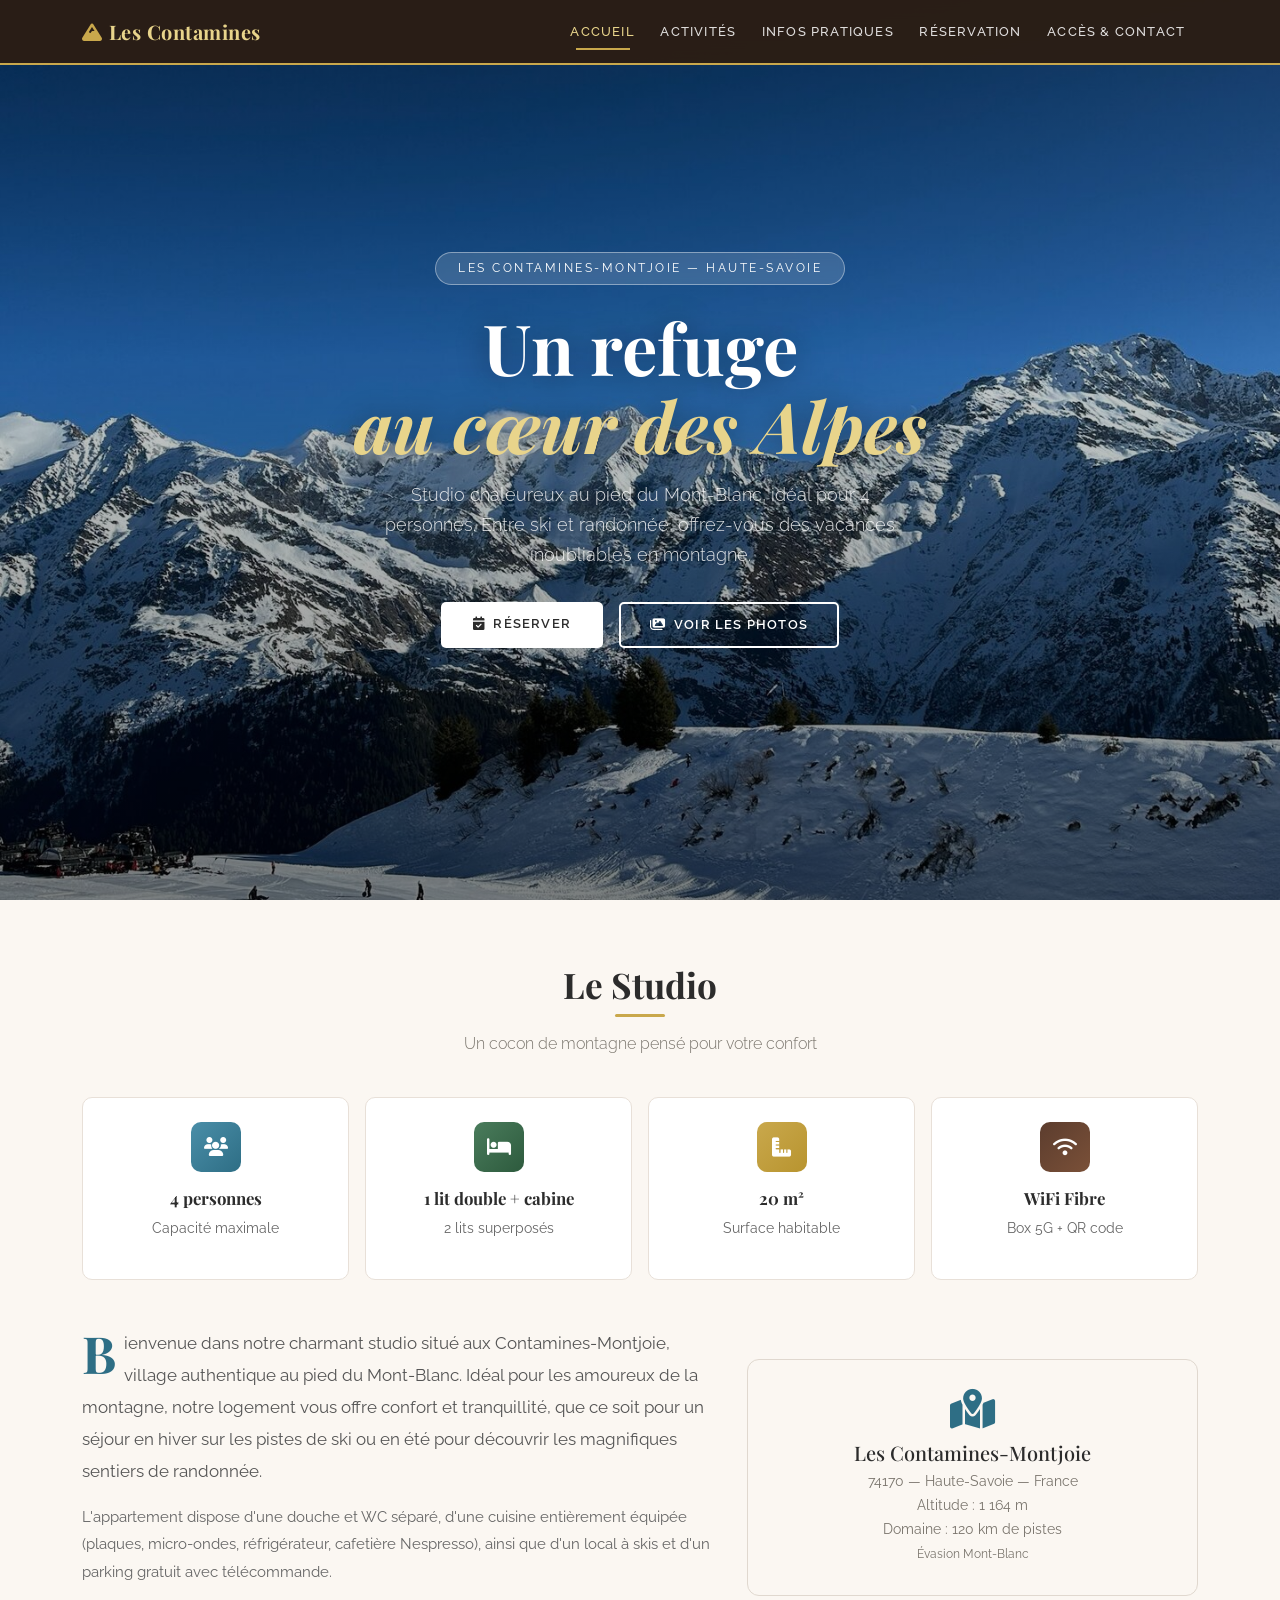
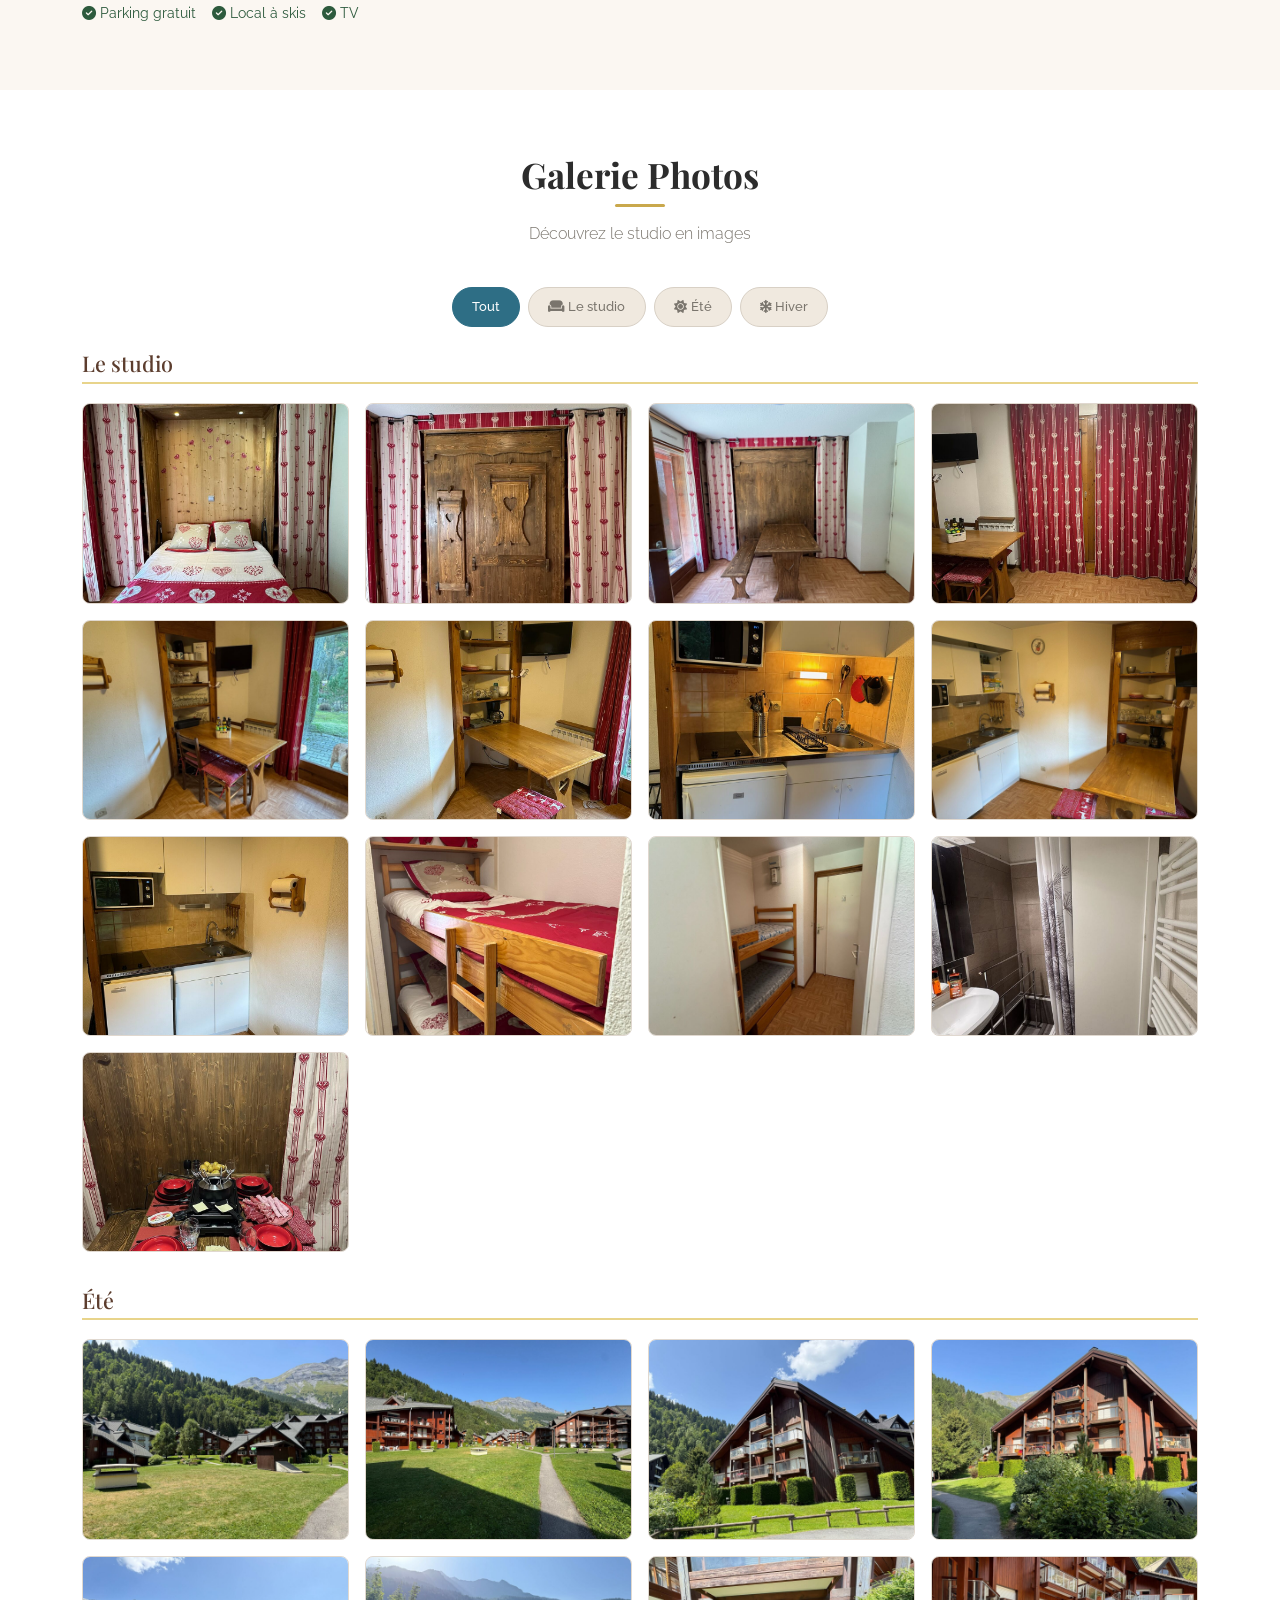
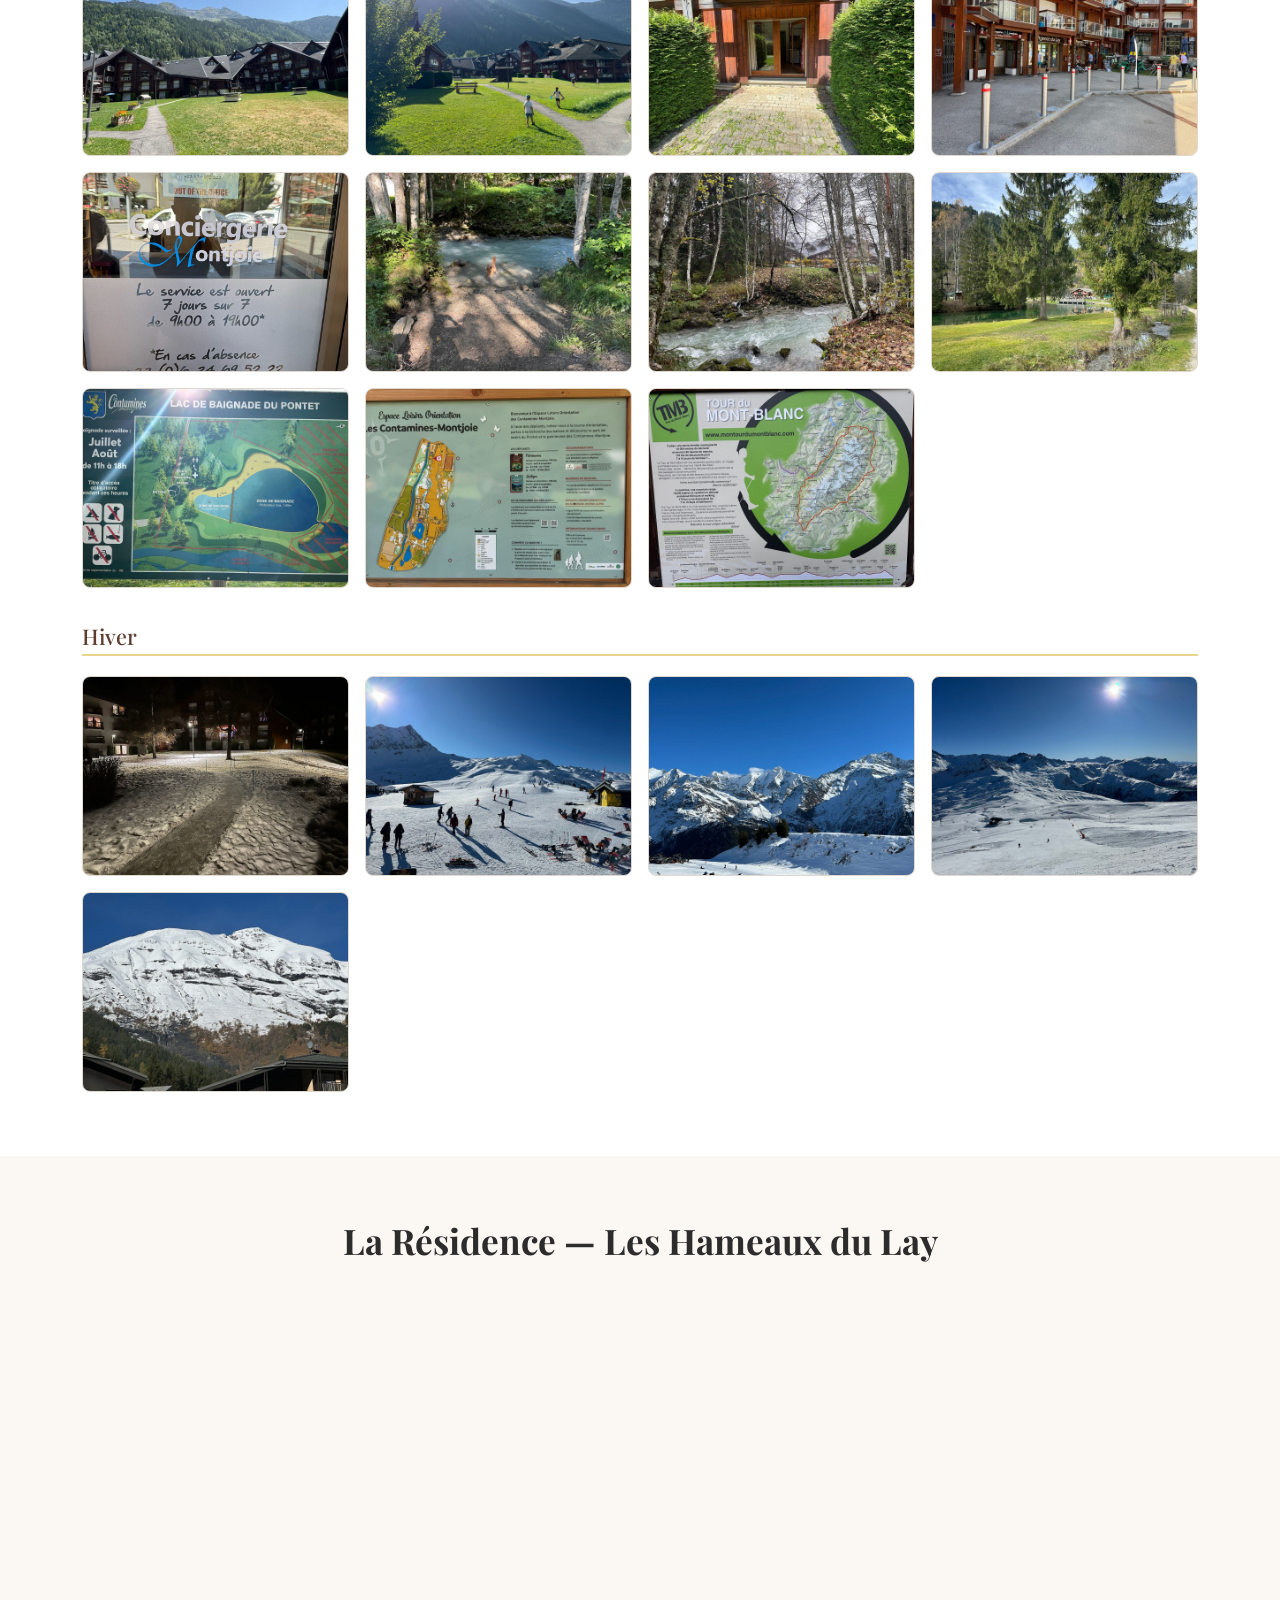
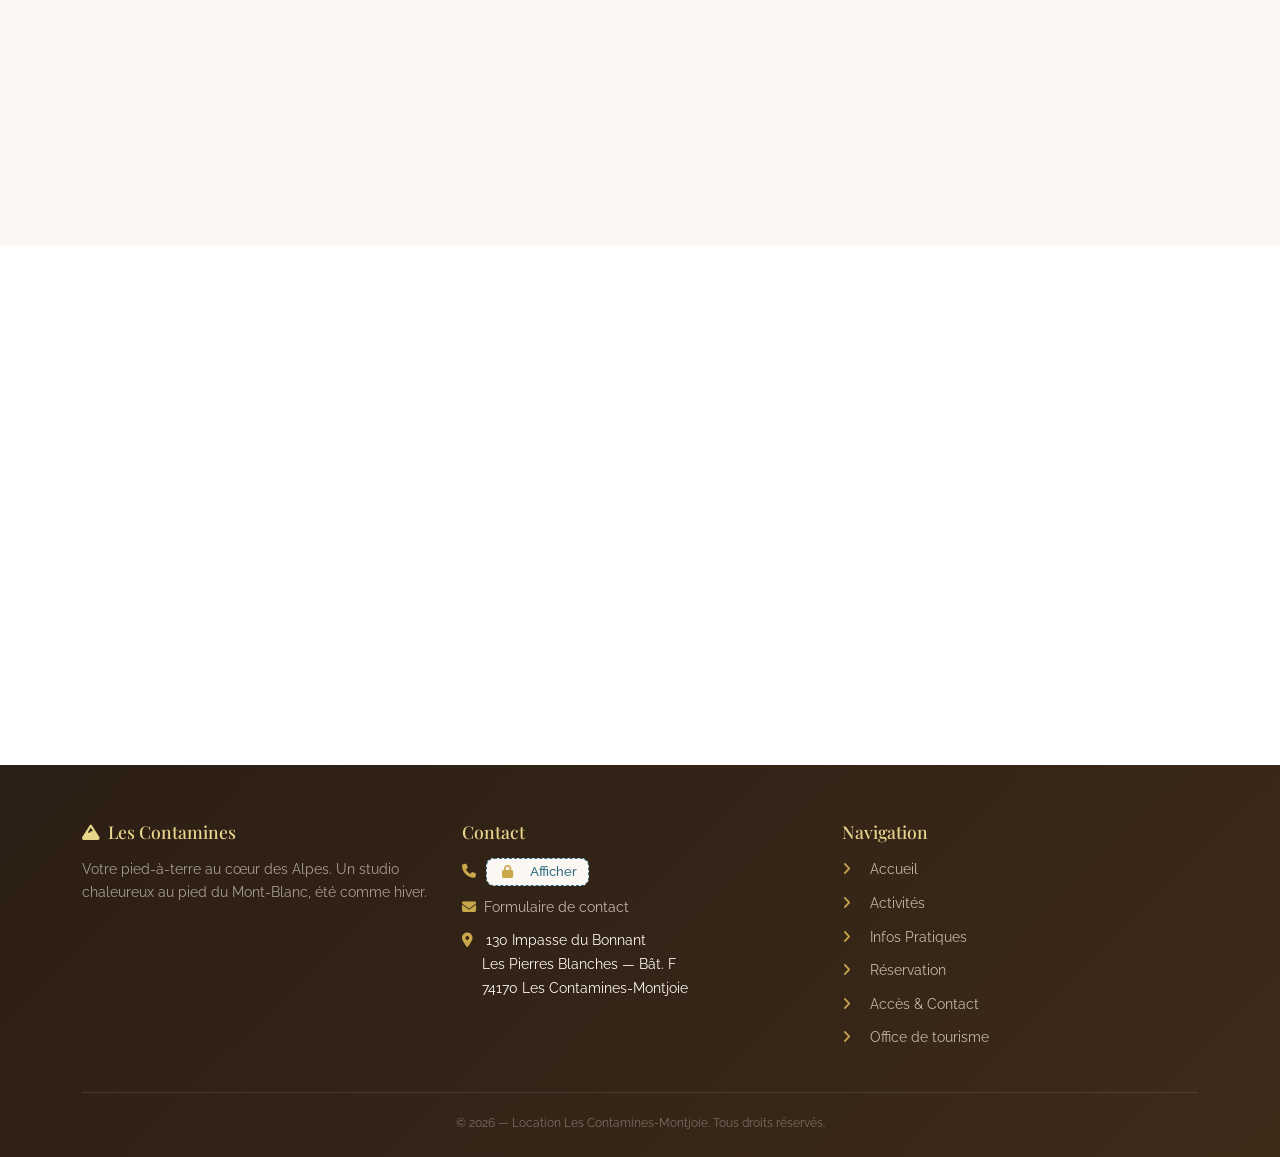
==== commit 73991639: "Add files via upload" ====
--- a/index.html
+++ b/index.html
@@ -3,7 +3,125 @@
 <head>
     <meta charset="UTF-8">
     <meta name="viewport" content="width=device-width, initial-scale=1.0">
-    <title>Location Appartement — Les Contamines-Montjoie</title>
+    <title>Location Studio Les Contamines-Montjoie — Vacances au pied du Mont-Blanc</title>
+
+    <!-- SEO : Meta description -->
+    <meta name="description" content="Louez un studio chaleureux pour 4 personnes aux Contamines-Montjoie, Haute-Savoie. Ski, randonnée, parking gratuit, WiFi fibre. Au pied du Mont-Blanc, été comme hiver.">
+
+    <!-- SEO : Canonical -->
+    <link rel="canonical" href="https://www.conta74.fr/">
+
+    <!-- SEO : Open Graph (Facebook, WhatsApp, Messenger, LinkedIn) -->
+    <meta property="og:type" content="website">
+    <meta property="og:url" content="https://www.conta74.fr/">
+    <meta property="og:title" content="Location Studio Les Contamines-Montjoie — Mont-Blanc">
+    <meta property="og:description" content="Studio 4 personnes au pied du Mont-Blanc. Ski, randonnée, parking gratuit. Réservez votre séjour en Haute-Savoie.">
+    <meta property="og:image" content="https://www.conta74.fr/img/hero-montagne.jpg">
+    <meta property="og:image:width" content="1200">
+    <meta property="og:image:height" content="630">
+    <meta property="og:locale" content="fr_FR">
+    <meta property="og:site_name" content="Location Les Contamines-Montjoie">
+
+    <!-- SEO : Twitter Card -->
+    <meta name="twitter:card" content="summary_large_image">
+    <meta name="twitter:title" content="Location Studio Les Contamines-Montjoie — Mont-Blanc">
+    <meta name="twitter:description" content="Studio 4 personnes au pied du Mont-Blanc. Ski, randonnée, parking gratuit.">
+    <meta name="twitter:image" content="https://www.conta74.fr/img/hero-montagne.jpg">
+
+    <!-- SEO : Geo -->
+    <meta name="geo.region" content="FR-74">
+    <meta name="geo.placename" content="Les Contamines-Montjoie">
+    <meta name="geo.position" content="45.8102;6.7269">
+    <meta name="ICBM" content="45.8102, 6.7269">
+
+    <!-- SEO : Données structurées JSON-LD -->
+    <script type="application/ld+json">
+    {
+        "@context": "https://schema.org",
+        "@type": "VacationRental",
+        "name": "Studio Les Contamines-Montjoie — Les Hameaux du Lay",
+        "description": "Studio chaleureux pour 4 personnes au pied du Mont-Blanc, aux Contamines-Montjoie. Ski, randonnée, parking gratuit, WiFi fibre.",
+        "url": "https://www.conta74.fr/",
+        "identifier": "conta74-studio-contamines",
+        "additionalType": "Apartment",
+        "image": [
+            "https://www.conta74.fr/img/hero-montagne.jpg",
+            "https://www.conta74.fr/img/interieur-sejour.jpg",
+            "https://www.conta74.fr/img/residence-panorama-ete.jpg",
+            "https://www.conta74.fr/img/interieur-chambre-lit.jpg",
+            "https://www.conta74.fr/img/interieur-cuisine-equip.jpg",
+            "https://www.conta74.fr/img/interieur-cabine-deco.jpg",
+            "https://www.conta74.fr/img/interieur-douche.jpg",
+            "https://www.conta74.fr/img/residence-vue-montagne.jpg"
+        ],
+        "address": {
+            "@type": "PostalAddress",
+            "streetAddress": "130 Impasse du Bonnant, Les Pierres Blanches, Bât. F",
+            "addressLocality": "Les Contamines-Montjoie",
+            "postalCode": "74170",
+            "addressRegion": "Haute-Savoie",
+            "addressCountry": "FR"
+        },
+        "geo": {
+            "@type": "GeoCoordinates",
+            "latitude": 45.8102,
+            "longitude": 6.7269
+        },
+        "containsPlace": {
+            "@type": "Accommodation",
+            "additionalType": "Apartment",
+            "name": "Studio meublé — Bâtiment F",
+            "description": "Studio de 20 m² pour 4 personnes avec cuisine équipée, lit double et cabine lits superposés.",
+            "floorSize": {
+                "@type": "QuantitativeValue",
+                "value": 20,
+                "unitCode": "MTK"
+            },
+            "numberOfRooms": 1,
+            "occupancy": {
+                "@type": "QuantitativeValue",
+                "value": 4,
+                "maxValue": 4
+            },
+            "numberOfBedrooms": 1,
+            "numberOfBathroomsTotal": 1,
+            "bed": [
+                { "@type": "BedDetails", "typeOfBed": "Double", "numberOfBeds": 1 },
+                { "@type": "BedDetails", "typeOfBed": "Bunk", "numberOfBeds": 2 }
+            ],
+            "amenityFeature": [
+                { "@type": "LocationFeatureSpecification", "name": "WiFi Fibre", "value": true },
+                { "@type": "LocationFeatureSpecification", "name": "Parking gratuit", "value": true },
+                { "@type": "LocationFeatureSpecification", "name": "Local à skis", "value": true },
+                { "@type": "LocationFeatureSpecification", "name": "Cuisine équipée", "value": true },
+                { "@type": "LocationFeatureSpecification", "name": "Draps fournis", "value": true },
+                { "@type": "LocationFeatureSpecification", "name": "TV", "value": true },
+                { "@type": "LocationFeatureSpecification", "name": "Cafetière Nespresso", "value": true },
+                { "@type": "LocationFeatureSpecification", "name": "Micro-ondes", "value": true }
+            ]
+        },
+        "telephone": "+33760291960",
+        "checkinTime": "16:00",
+        "checkoutTime": "10:00",
+        "tourBookingPage": "https://www.conta74.fr/reservation.html"
+    }
+    </script>
+
+    <!-- Breadcrumb JSON-LD -->
+    <script type="application/ld+json">
+    {
+        "@context": "https://schema.org",
+        "@type": "BreadcrumbList",
+        "itemListElement": [
+            { "@type": "ListItem", "position": 1, "name": "Accueil", "item": "https://www.conta74.fr/" },
+            { "@type": "ListItem", "position": 2, "name": "Activités", "item": "https://www.conta74.fr/activites.html" },
+            { "@type": "ListItem", "position": 3, "name": "Infos Pratiques", "item": "https://www.conta74.fr/pratique.html" },
+            { "@type": "ListItem", "position": 4, "name": "Réservation", "item": "https://www.conta74.fr/reservation.html" },
+            { "@type": "ListItem", "position": 5, "name": "Accès & Contact", "item": "https://www.conta74.fr/acces.html" }
+        ]
+    }
+    </script>
+
     <link href="https://cdn.jsdelivr.net/npm/bootstrap@5.3.3/dist/css/bootstrap.min.css" rel="stylesheet">
     <link href="https://cdnjs.cloudflare.com/ajax/libs/font-awesome/6.5.1/css/all.min.css" rel="stylesheet">
     <link href="https://fonts.googleapis.com/css2?family=Playfair+Display:ital,wght@0,400;0,700;1,400&family=Raleway:wght@300;400;500;600;700&family=Caveat:wght@400;600&display=swap" rel="stylesheet">
@@ -76,20 +194,32 @@
             color: var(--sky-dark);
             font-weight: 700;
         }
+        /* Accessibilité : H1 SEO masqué visuellement */
+        .visually-hidden-seo {
+            position: absolute;
+            width: 1px;
+            height: 1px;
+            padding: 0;
+            margin: -1px;
+            overflow: hidden;
+            clip: rect(0,0,0,0);
+            white-space: nowrap;
+            border: 0;
+        }
     </style>
 </head>
 <body>
 
 <!-- NAVBAR -->
-<nav class="navbar navbar-expand-lg navbar-chalet fixed-top">
+<nav class="navbar navbar-expand-lg navbar-chalet fixed-top" aria-label="Navigation principale">
     <div class="container">
-        <a class="navbar-brand" href="index.html"><i class="fas fa-mountain"></i>Les Contamines</a>
-        <button class="navbar-toggler" type="button" data-bs-toggle="collapse" data-bs-target="#navMain">
+        <a class="navbar-brand" href="index.html"><i class="fas fa-mountain" aria-hidden="true"></i>Les Contamines</a>
+        <button class="navbar-toggler" type="button" data-bs-toggle="collapse" data-bs-target="#navMain" aria-expanded="false" aria-label="Ouvrir le menu">
             <span class="navbar-toggler-icon"></span>
         </button>
         <div class="collapse navbar-collapse justify-content-end" id="navMain">
             <ul class="navbar-nav">
-                <li class="nav-item"><a class="nav-link active-page" href="index.html">Accueil</a></li>
+                <li class="nav-item"><a class="nav-link active-page" href="index.html" aria-current="page">Accueil</a></li>
                 <li class="nav-item"><a class="nav-link" href="activites.html">Activités</a></li>
                 <li class="nav-item"><a class="nav-link" href="pratique.html">Infos Pratiques</a></li>
                 <li class="nav-item"><a class="nav-link" href="reservation.html">Réservation</a></li>
@@ -99,15 +229,20 @@
     </div>
 </nav>
 
+<!-- H1 SEO optimisé (masqué visuellement, lu par Google) -->
+<h1 class="visually-hidden-seo">Location studio vacances Les Contamines-Montjoie — Appartement 4 personnes au pied du Mont-Blanc, Haute-Savoie</h1>
+
+<main>
+
 <!-- HERO -->
-<section class="hero-home">
+<section class="hero-home" role="img" aria-label="Vue panoramique des montagnes aux Contamines-Montjoie, Haute-Savoie">
     <div class="hero-content">
         <div class="hero-badge">Les Contamines-Montjoie — Haute-Savoie</div>
-        <h1>Un refuge<br><em>au cœur des Alpes</em></h1>
+        <p class="h1-visual" style="font-family:'Playfair Display',serif; font-size:clamp(2.2rem,5.5vw,4.5rem); font-weight:700; color:white; line-height:1.1; margin-bottom:1rem; animation:fadeInUp 0.8s ease 0.4s both; text-shadow:0 2px 30px rgba(0,0,0,0.4);">Un refuge<br><em style="color:var(--gold-light);">au cœur des Alpes</em></p>
         <p class="hero-desc">Studio chaleureux au pied du Mont-Blanc, idéal pour 4 personnes. Entre ski et randonnée, offrez-vous des vacances inoubliables en montagne.</p>
         <div class="hero-cta d-flex gap-3 justify-content-center flex-wrap">
-            <a href="reservation.html" class="btn btn-chalet" style="background:white;color:var(--charcoal);"><i class="fas fa-calendar-check me-2"></i>Réserver</a>
-            <a href="#photos" class="btn btn-outline-chalet" style="border-color:white;color:white;"><i class="fas fa-images me-2"></i>Voir les photos</a>
+            <a href="reservation.html" class="btn btn-chalet" style="background:white;color:var(--charcoal);"><i class="fas fa-calendar-check me-2" aria-hidden="true"></i>Réserver</a>
+            <a href="#photos" class="btn btn-outline-chalet" style="border-color:white;color:white;"><i class="fas fa-images me-2" aria-hidden="true"></i>Voir les photos</a>
         </div>
     </div>
 </section>
@@ -122,28 +257,28 @@
         <div class="row g-3 mb-5">
             <div class="col-6 col-md-3 reveal">
                 <div class="card-chalet text-center">
-                    <div class="card-icon sky mx-auto"><i class="fas fa-users"></i></div>
+                    <div class="card-icon sky mx-auto"><i class="fas fa-users" aria-hidden="true"></i></div>
                     <h5>4 personnes</h5>
                     <p>Capacité maximale</p>
                 </div>
             </div>
             <div class="col-6 col-md-3 reveal">
                 <div class="card-chalet text-center">
-                    <div class="card-icon pine mx-auto"><i class="fas fa-bed"></i></div>
+                    <div class="card-icon pine mx-auto"><i class="fas fa-bed" aria-hidden="true"></i></div>
                     <h5>1 lit double + cabine</h5>
                     <p>2 lits superposés</p>
                 </div>
             </div>
             <div class="col-6 col-md-3 reveal">
                 <div class="card-chalet text-center">
-                    <div class="card-icon gold mx-auto"><i class="fas fa-ruler-combined"></i></div>
+                    <div class="card-icon gold mx-auto"><i class="fas fa-ruler-combined" aria-hidden="true"></i></div>
                     <h5>20 m²</h5>
                     <p>Surface habitable</p>
                 </div>
             </div>
             <div class="col-6 col-md-3 reveal">
                 <div class="card-chalet text-center">
-                    <div class="card-icon wood mx-auto"><i class="fas fa-wifi"></i></div>
+                    <div class="card-icon wood mx-auto"><i class="fas fa-wifi" aria-hidden="true"></i></div>
                     <h5>WiFi Fibre</h5>
                     <p>Box 5G + QR code</p>
                 </div>
@@ -159,15 +294,14 @@
                     L'appartement dispose d'une douche et WC séparé, d'une cuisine entièrement équipée (plaques, micro-ondes, réfrigérateur, cafetière Nespresso), ainsi que d'un local à skis et d'un parking gratuit avec télécommande.
                 </p>
                 <div class="d-flex flex-wrap gap-3 mt-3">
-                    <span style="font-size:0.88rem; color:var(--pine);"><i class="fas fa-check-circle me-1"></i>Parking gratuit</span>
-                    <span style="font-size:0.88rem; color:var(--pine);"><i class="fas fa-check-circle me-1"></i>Local à skis</span>
-                    <span style="font-size:0.88rem; color:var(--pine);"><i class="fas fa-check-circle me-1"></i>Draps fournis</span>
-                    <span style="font-size:0.88rem; color:var(--pine);"><i class="fas fa-check-circle me-1"></i>TV</span>
+                    <span style="font-size:0.88rem; color:var(--pine);"><i class="fas fa-check-circle me-1" aria-hidden="true"></i>Parking gratuit</span>
+                    <span style="font-size:0.88rem; color:var(--pine);"><i class="fas fa-check-circle me-1" aria-hidden="true"></i>Local à skis</span>
+                    <span style="font-size:0.88rem; color:var(--pine);"><i class="fas fa-check-circle me-1" aria-hidden="true"></i>TV</span>
                 </div>
             </div>
             <div class="col-lg-5 mt-4 mt-lg-0">
                 <div style="background:var(--cream); border-radius:12px; padding:1.8rem; border:1px solid #e0d8cf; text-align:center;">
-                    <i class="fas fa-map-marked-alt" style="font-size:2.5rem; color:var(--sky-dark); margin-bottom:0.8rem; display:block;"></i>
+                    <i class="fas fa-map-marked-alt" style="font-size:2.5rem; color:var(--sky-dark); margin-bottom:0.8rem; display:block;" aria-hidden="true"></i>
                     <h5 style="font-family:'Playfair Display',serif; margin-bottom:0.3rem;">Les Contamines-Montjoie</h5>
                     <p style="color:var(--stone); font-size:0.88rem; margin:0;">
                         74170 — Haute-Savoie — France<br>
@@ -190,10 +324,9 @@
 
         <div class="d-flex gap-2 flex-wrap justify-content-center mb-4 reveal">
             <button class="filter-btn active" onclick="filterGallery('all', this)">Tout</button>
-            <button class="filter-btn" onclick="filterGallery('interieur', this)"><i class="fas fa-couch me-1"></i>Intérieur</button>
-            <button class="filter-btn" onclick="filterGallery('exterieur', this)"><i class="fas fa-building me-1"></i>Extérieur</button>
-            <button class="filter-btn" onclick="filterGallery('alentours', this)"><i class="fas fa-map-pin me-1"></i>Alentours</button>
-            <button class="filter-btn" onclick="filterGallery('paysage', this)"><i class="fas fa-mountain me-1"></i>Paysage</button>
+            <button class="filter-btn" onclick="filterGallery('studio', this)"><i class="fas fa-couch me-1" aria-hidden="true"></i>Le studio</button>
+            <button class="filter-btn" onclick="filterGallery('ete', this)"><i class="fas fa-sun me-1" aria-hidden="true"></i>Été</button>
+            <button class="filter-btn" onclick="filterGallery('hiver', this)"><i class="fas fa-snowflake me-1" aria-hidden="true"></i>Hiver</button>
         </div>
 
         <div class="gallery-grid reveal" id="galleryGrid"></div>
@@ -201,61 +334,61 @@
 </section>
 
 <!-- Lightbox -->
-<div class="lightbox" id="lightbox">
-    <button class="lightbox-close" onclick="closeLightbox()"><i class="fas fa-times"></i></button>
-    <button class="lightbox-nav lightbox-prev" onclick="navigateLightbox(-1)"><i class="fas fa-chevron-left"></i></button>
-    <img src="" alt="" id="lightboxImg">
-    <button class="lightbox-nav lightbox-next" onclick="navigateLightbox(1)"><i class="fas fa-chevron-right"></i></button>
+<div class="lightbox" id="lightbox" role="dialog" aria-label="Visualisation photo">
+    <button class="lightbox-close" onclick="closeLightbox()" aria-label="Fermer"><i class="fas fa-times" aria-hidden="true"></i></button>
+    <button class="lightbox-nav lightbox-prev" onclick="navigateLightbox(-1)" aria-label="Photo précédente"><i class="fas fa-chevron-left" aria-hidden="true"></i></button>
+    <img src="" alt="Photo du studio Les Contamines-Montjoie" id="lightboxImg">
+    <button class="lightbox-nav lightbox-next" onclick="navigateLightbox(1)" aria-label="Photo suivante"><i class="fas fa-chevron-right" aria-hidden="true"></i></button>
 </div>
 
 <!-- LA RÉSIDENCE -->
 <section id="residence">
     <div class="container">
-        <h2 class="section-title reveal">La Résidence — Hameaux des Lays</h2>
+        <h2 class="section-title reveal">La Résidence — Les Hameaux du Lay</h2>
         <div class="section-divider reveal"></div>
         <p class="section-subtitle reveal">Un ensemble d'environ 20 bâtiments avec commerces et services au rez-de-chaussée</p>
 
         <div class="row g-3">
             <div class="col-md-4 col-6 reveal">
                 <div class="card-chalet text-center">
-                    <div class="card-icon gold mx-auto"><i class="fas fa-bread-slice"></i></div>
+                    <div class="card-icon gold mx-auto"><i class="fas fa-bread-slice" aria-hidden="true"></i></div>
                     <h5>Boulangerie</h5>
                     <p>Annexe de la boulangerie du village. Pain frais, viennoiseries.</p>
                 </div>
             </div>
             <div class="col-md-4 col-6 reveal">
                 <div class="card-chalet text-center">
-                    <div class="card-icon pine mx-auto"><i class="fas fa-shopping-cart"></i></div>
+                    <div class="card-icon pine mx-auto"><i class="fas fa-shopping-cart" aria-hidden="true"></i></div>
                     <h5>Sherpa</h5>
                     <p>Commerce d'alimentation. Ouvert pendant la saison touristique.</p>
                 </div>
             </div>
             <div class="col-md-4 col-6 reveal">
                 <div class="card-chalet text-center">
-                    <div class="card-icon sky mx-auto"><i class="fas fa-beer-mug-empty"></i></div>
+                    <div class="card-icon sky mx-auto"><i class="fas fa-beer-mug-empty" aria-hidden="true"></i></div>
                     <h5>Bar</h5>
                     <p>Bar de la résidence. Ambiance montagne.</p>
                 </div>
             </div>
             <div class="col-md-4 col-6 reveal">
                 <div class="card-chalet text-center">
-                    <div class="card-icon wood mx-auto"><i class="fas fa-broom"></i></div>
+                    <div class="card-icon wood mx-auto"><i class="fas fa-broom" aria-hidden="true"></i></div>
                     <h5>Conciergerie</h5>
-                    <p>Services sur place.</p>
+                    <p>Services sur place. Serviettes de toilette sur demande (supplément).</p>
                 </div>
             </div>
             <div class="col-md-4 col-6 reveal">
                 <div class="card-chalet text-center">
-                    <div class="card-icon red mx-auto"><i class="fas fa-utensils"></i></div>
+                    <div class="card-icon red mx-auto"><i class="fas fa-utensils" aria-hidden="true"></i></div>
                     <h5>Restaurant Hôtel ★★★★</h5>
                     <p>Cuisine gastronomique dans la résidence.</p>
                 </div>
             </div>
             <div class="col-md-4 col-6 reveal">
                 <div class="card-chalet text-center">
-                    <div class="card-icon sky mx-auto"><i class="fas fa-spa"></i></div>
-                    <h5>La Biche — 500m</h5>
-                    <p>Resto-brunch à thème + Espace soins & bien-être.</p>
+                    <div class="card-icon sky mx-auto"><i class="fas fa-spa" aria-hidden="true"></i></div>
+                    <h5>Biche — env. 450 m</h5>
+                    <p>Restaurant + spa (soins & bien-être).</p>
                 </div>
             </div>
         </div>
@@ -271,40 +404,42 @@
         <div class="row g-4 reveal">
             <div class="col-md-6">
                 <div class="info-block green">
-                    <h5><i class="fas fa-fire-burner me-2" style="color:var(--pine-light)"></i>Cuisine</h5>
+                    <h5><i class="fas fa-fire-burner me-2" style="color:var(--pine-light)" aria-hidden="true"></i>Cuisine</h5>
                     <p>Plaques électriques ×2 — Micro-ondes — Réfrigérateur — Cafetière Nespresso — Bouilloire — Grille-pain — Raclette — Fondue</p>
                 </div>
             </div>
             <div class="col-md-6">
                 <div class="info-block blue">
-                    <h5><i class="fas fa-plate-wheat me-2" style="color:var(--sky)"></i>Vaisselle</h5>
+                    <h5><i class="fas fa-plate-wheat me-2" style="color:var(--sky)" aria-hidden="true"></i>Vaisselle</h5>
                     <p>Set complet <strong>12 couverts</strong> — Assiettes (plates, creuses, dessert) — Verres, tasses, bols — Couverts complets — Casseroles, Poêles — Ustensiles</p>
                 </div>
             </div>
             <div class="col-md-6">
                 <div class="info-block gold">
-                    <h5><i class="fas fa-bed me-2" style="color:var(--gold)"></i>Literie & Linge</h5>
-                    <p>Lit double 140×200 — Lits superposés 90×200 (cabine) — 4 oreillers — 3 couettes — Draps et housses fournis — Taies d'oreiller — 6 torchons cuisine</p>
+                    <h5><i class="fas fa-bed me-2" style="color:var(--gold)" aria-hidden="true"></i>Literie & Linge</h5>
+                    <p>Lit double 140×200 — Lits superposés 90×200 (cabine) — 4 oreillers — 3 couettes — Draps, housses de couette et taies fournis — 6 torchons cuisine</p>
                 </div>
             </div>
             <div class="col-md-6">
                 <div class="info-block">
-                    <h5><i class="fas fa-warehouse me-2" style="color:var(--sky-dark)"></i>Annexes</h5>
+                    <h5><i class="fas fa-warehouse me-2" style="color:var(--sky-dark)" aria-hidden="true"></i>Annexes</h5>
                     <p><strong>Local à skis :</strong> Casier personnel, au RDC près des boîtes aux lettres.<br>
                     <strong>Parking :</strong> Place extérieure gratuite, accès par télécommande (bip).<br>
-                    <small><i class="fas fa-lightbulb me-1"></i>À l'arrivée : places visiteurs → récupérez le bip → déplacez la voiture.</small></p>
+                    <small><i class="fas fa-lightbulb me-1" aria-hidden="true"></i>À l'arrivée : places visiteurs → récupérez le bip → déplacez la voiture.</small></p>
                 </div>
             </div>
         </div>
     </div>
 </section>
+
+</main>
 
 <!-- FOOTER -->
 <footer class="footer">
     <div class="container">
         <div class="row g-4">
             <div class="col-md-4">
-                <h5><i class="fas fa-mountain me-2"></i>Les Contamines</h5>
+                <h5><i class="fas fa-mountain me-2" aria-hidden="true"></i>Les Contamines</h5>
                 <p style="font-size:0.88rem; color:#a89e92; line-height:1.6;">
                     Votre pied-à-terre au cœur des Alpes. Un studio chaleureux au pied du Mont-Blanc, été comme hiver.
                 </p>
@@ -312,21 +447,23 @@
             <div class="col-md-4">
                 <h5>Contact</h5>
                 <ul class="footer-list">
-                    <li><i class="fas fa-phone"></i><a href="tel:+33760291960">07 60 29 19 60</a></li>
-                    <li><a href="acces.html#contact-form"><i class="fas fa-envelope me-1"></i>Formulaire de contact</a></li>
-                    <li><i class="fas fa-map-marker-alt"></i>130 Impasse du Bonnant<br>&nbsp;&nbsp;&nbsp;&nbsp;&nbsp;Les Pierres Blanches — Bât. F<br>&nbsp;&nbsp;&nbsp;&nbsp;&nbsp;74170 Les Contamines-Montjoie</li>
+                    <li><i class="fas fa-phone" aria-hidden="true"></i><a href="tel:+33760291960">07 60 29 19 60</a></li>
+                    <li><a href="acces.html#contact-form"><i class="fas fa-envelope me-1" aria-hidden="true"></i>Formulaire de contact</a></li>
+                    <li><i class="fas fa-map-marker-alt" aria-hidden="true"></i>130 Impasse du Bonnant<br>&nbsp;&nbsp;&nbsp;&nbsp;&nbsp;Les Pierres Blanches — Bât. F<br>&nbsp;&nbsp;&nbsp;&nbsp;&nbsp;74170 Les Contamines-Montjoie</li>
                 </ul>
             </div>
             <div class="col-md-4">
                 <h5>Navigation</h5>
-                <ul class="footer-list">
-                    <li><a href="index.html"><i class="fas fa-angle-right"></i> Accueil</a></li>
-                    <li><a href="activites.html"><i class="fas fa-angle-right"></i> Activités</a></li>
-                    <li><a href="pratique.html"><i class="fas fa-angle-right"></i> Infos Pratiques</a></li>
-                    <li><a href="reservation.html"><i class="fas fa-angle-right"></i> Réservation</a></li>
-                    <li><a href="acces.html"><i class="fas fa-angle-right"></i> Accès & Contact</a></li>
-                    <li><a href="https://www.lescontamines.com" target="_blank"><i class="fas fa-angle-right"></i> Office de tourisme</a></li>
-                </ul>
+                <nav aria-label="Navigation pied de page">
+                    <ul class="footer-list">
+                        <li><a href="index.html"><i class="fas fa-angle-right" aria-hidden="true"></i> Accueil</a></li>
+                        <li><a href="activites.html"><i class="fas fa-angle-right" aria-hidden="true"></i> Activités</a></li>
+                        <li><a href="pratique.html"><i class="fas fa-angle-right" aria-hidden="true"></i> Infos Pratiques</a></li>
+                        <li><a href="reservation.html"><i class="fas fa-angle-right" aria-hidden="true"></i> Réservation</a></li>
+                        <li><a href="acces.html"><i class="fas fa-angle-right" aria-hidden="true"></i> Accès & Contact</a></li>
+                        <li><a href="https://www.lescontamines.com" target="_blank" rel="noopener"><i class="fas fa-angle-right" aria-hidden="true"></i> Office de tourisme</a></li>
+                    </ul>
+                </nav>
             </div>
         </div>
         <div class="footer-bottom">
@@ -336,6 +473,8 @@
 </footer>
 
 <script src="https://cdn.jsdelivr.net/npm/bootstrap@5.3.3/dist/js/bootstrap.bundle.min.js"></script>
+<!-- Protection anti-scraping du téléphone -->
+<script src="phone-protect.js" defer></script>
 <script>
 // Navbar scroll
 window.addEventListener('scroll', () => {
@@ -343,44 +482,45 @@
 });
 
 // Gallery config
+// Trois groupes seulement : 'studio' (intérieur), 'ete', 'hiver'. L'ordre de la liste est l'ordre d'affichage.
+const GROUPES = { studio: 'Le studio', ete: 'Été', hiver: 'Hiver' };
 const PHOTOS = [
-    // Intérieur — Le studio
-    { src: 'img/interieur-chambre-lit.jpg', label: 'Chambre — Lit double', cat: 'interieur' },
-    { src: 'img/interieur-lit-ferme.jpg', label: 'Lit escamotable (fermé)', cat: 'interieur' },
-    { src: 'img/interieur-lit-table.jpg', label: 'Espace séjour', cat: 'interieur' },
-    { src: 'img/interieur-sejour.jpg', label: 'Séjour', cat: 'interieur' },
-    { src: 'img/interieur-repas-jardin.jpg', label: 'Coin repas vue jardin', cat: 'interieur' },
-    { src: 'img/interieur-coin-repas.jpg', label: 'Coin repas', cat: 'interieur' },
-    { src: 'img/interieur-cuisine-equip.jpg', label: 'Cuisine équipée', cat: 'interieur' },
-    { src: 'img/interieur-cuisine.jpg', label: 'Cuisine', cat: 'interieur' },
-    { src: 'img/interieur-kitchenette.jpg', label: 'Kitchenette', cat: 'interieur' },
-    { src: 'img/interieur-cabine-deco.jpg', label: 'Cabine — Lits superposés', cat: 'interieur' },
-    { src: 'img/interieur-cabine-lits.jpg', label: 'Cabine montagne', cat: 'interieur' },
-    { src: 'img/interieur-douche.jpg', label: 'Salle de bain', cat: 'interieur' },
-    { src: 'img/interieur-raclette.jpg', label: 'Soirée raclette !', cat: 'interieur' },
-    // Résidence — Extérieur
-    { src: 'img/residence-panorama-ete.jpg', label: 'Résidence — Panorama été', cat: 'exterieur' },
-    { src: 'img/residence-ensemble-ete.jpg', label: 'Vue d\'ensemble', cat: 'exterieur' },
-    { src: 'img/residence-batiment-ete.jpg', label: 'Bâtiment été', cat: 'exterieur' },
-    { src: 'img/residence-batiment-proche.jpg', label: 'Bâtiment — Vue rapprochée', cat: 'exterieur' },
-    { src: 'img/residence-vue-montagne.jpg', label: 'Résidence & montagne', cat: 'exterieur' },
-    { src: 'img/residence-enfants-ete.jpg', label: 'Été à la résidence', cat: 'exterieur' },
-    { src: 'img/residence-entree.jpg', label: 'Entrée du studio', cat: 'exterieur' },
-    { src: 'img/residence-commerces.jpg', label: 'Commerces', cat: 'exterieur' },
-    { src: 'img/residence-nuit-hiver.jpg', label: 'Ambiance hivernale', cat: 'exterieur' },
-    // Paysage / Ski
-    { src: 'img/paysage-mont-blanc.jpg', label: 'Le Mont-Blanc', cat: 'paysage' },
-    { src: 'img/ski-pistes-soleil.jpg', label: 'Pistes au soleil', cat: 'paysage' },
-    { src: 'img/ski-panorama-montagne.jpg', label: 'Panorama montagne', cat: 'paysage' },
-    { src: 'img/ski-domaine-panorama.jpg', label: 'Domaine skiable', cat: 'paysage' },
-    { src: 'img/residence-riviere.jpg', label: 'Rivière en été', cat: 'paysage' },
-    // Alentours
-    { src: 'img/alentours-torrent.jpg', label: 'Le Bonnant', cat: 'alentours' },
-    { src: 'img/alentours-lac.jpg', label: 'Lac du Pontet', cat: 'alentours' },
-    { src: 'img/alentours-lac-baignade.jpg', label: 'Lac de baignade', cat: 'alentours' },
-    { src: 'img/alentours-tmb-panneau.jpg', label: 'Tour du Mont-Blanc', cat: 'alentours' },
-    { src: 'img/alentours-espace-loisirs.jpg', label: 'Espace loisirs', cat: 'alentours' },
-    { src: 'img/alentours-conciergerie.jpg', label: 'Conciergerie', cat: 'alentours' },
+    // ── Le studio ──
+    { src: 'img/interieur-chambre-lit.jpg', label: 'Chambre avec lit double du studio Les Contamines', cat: 'studio' },
+    { src: 'img/interieur-lit-ferme.jpg', label: 'Lit escamotable fermé — gain de place', cat: 'studio' },
+    { src: 'img/interieur-lit-table.jpg', label: 'Espace séjour avec table et lit', cat: 'studio' },
+    { src: 'img/interieur-sejour.jpg', label: 'Séjour du studio de vacances', cat: 'studio' },
+    { src: 'img/interieur-repas-jardin.jpg', label: 'Coin repas avec vue sur le jardin', cat: 'studio' },
+    { src: 'img/interieur-coin-repas.jpg', label: 'Coin repas du studio', cat: 'studio' },
+    { src: 'img/interieur-cuisine-equip.jpg', label: 'Cuisine entièrement équipée — plaques, micro-ondes, Nespresso', cat: 'studio' },
+    { src: 'img/interieur-cuisine.jpg', label: 'Cuisine du studio Les Contamines-Montjoie', cat: 'studio' },
+    { src: 'img/interieur-kitchenette.jpg', label: 'Kitchenette équipée', cat: 'studio' },
+    { src: 'img/interieur-cabine-deco.jpg', label: 'Cabine avec lits superposés décorée style montagne', cat: 'studio' },
+    { src: 'img/interieur-cabine-lits.jpg', label: 'Cabine enfants — lits superposés ambiance montagne', cat: 'studio' },
+    { src: 'img/interieur-douche.jpg', label: 'Salle de bain avec douche', cat: 'studio' },
+    { src: 'img/interieur-raclette.jpg', label: 'Soirée raclette au studio', cat: 'studio' },
+    // ── Été ──
+    { src: 'img/residence-panorama-ete.jpg', label: 'Résidence Les Hameaux du Lay — panorama été', cat: 'ete' },
+    { src: 'img/residence-ensemble-ete.jpg', label: 'Vue d\'ensemble de la résidence en été', cat: 'ete' },
+    { src: 'img/residence-batiment-ete.jpg', label: 'Bâtiment de la résidence en été', cat: 'ete' },
+    { src: 'img/residence-batiment-proche.jpg', label: 'Vue rapprochée du bâtiment F', cat: 'ete' },
+    { src: 'img/residence-vue-montagne.jpg', label: 'Résidence avec vue sur les montagnes', cat: 'ete' },
+    { src: 'img/residence-enfants-ete.jpg', label: 'Enfants jouant à la résidence en été', cat: 'ete' },
+    { src: 'img/residence-entree.jpg', label: 'Entrée du studio — bâtiment F', cat: 'ete' },
+    { src: 'img/residence-commerces.jpg', label: 'Commerces de la résidence — boulangerie, Sherpa', cat: 'ete' },
+    { src: 'img/alentours-conciergerie.jpg', label: 'Conciergerie de la résidence', cat: 'ete' },
+    { src: 'img/residence-riviere.jpg', label: 'Le Bonnant — rivière en été aux Contamines', cat: 'ete' },
+    { src: 'img/alentours-torrent.jpg', label: 'Le torrent du Bonnant — Les Contamines-Montjoie', cat: 'ete' },
+    { src: 'img/alentours-lac.jpg', label: 'Lac du Pontet — randonnée aux Contamines', cat: 'ete' },
+    { src: 'img/alentours-lac-baignade.jpg', label: 'Lac de baignade naturelle en été', cat: 'ete' },
+    { src: 'img/alentours-espace-loisirs.jpg', label: 'Espace loisirs Les Contamines-Montjoie', cat: 'ete' },
+    { src: 'img/alentours-tmb-panneau.jpg', label: 'Panneau du Tour du Mont-Blanc — GR TMB', cat: 'ete' },
+    // ── Hiver ──
+    { src: 'img/residence-nuit-hiver.jpg', label: 'Résidence sous la neige — ambiance hivernale', cat: 'hiver' },
+    { src: 'img/ski-pistes-soleil.jpg', label: 'Pistes de ski ensoleillées — domaine Évasion Mont-Blanc', cat: 'hiver' },
+    { src: 'img/ski-panorama-montagne.jpg', label: 'Panorama montagne depuis les pistes de ski', cat: 'hiver' },
+    { src: 'img/ski-domaine-panorama.jpg', label: 'Domaine skiable Les Contamines — 120 km de pistes', cat: 'hiver' },
+    { src: 'img/paysage-mont-blanc.jpg', label: 'Vue sur le Mont-Blanc depuis Les Contamines-Montjoie', cat: 'hiver' },
 ];
 
 let currentLightboxIndex = 0;
@@ -388,7 +528,15 @@
 
 function initGallery() {
     const grid = document.getElementById('galleryGrid');
+    let groupe = null;
     PHOTOS.forEach((p, i) => {
+        if (p.cat !== groupe) {
+            groupe = p.cat;
+            const titre = document.createElement('h3');
+            titre.className = 'gallery-group-title';
+            titre.textContent = GROUPES[p.cat] || '';
+            grid.appendChild(titre);
+        }
         const item = document.createElement('div');
         item.className = 'gallery-item';
         item.dataset.category = p.cat;
@@ -409,12 +557,15 @@
     document.querySelectorAll('.gallery-item').forEach(item => {
         item.style.display = (cat === 'all' || item.dataset.category === cat) ? '' : 'none';
     });
+    document.querySelectorAll('.gallery-group-title').forEach(t => { t.style.display = cat === 'all' ? '' : 'none'; });
 }
 
 function openLightbox(index) {
     if (!galleryImages.length) return;
     currentLightboxIndex = index;
-    document.getElementById('lightboxImg').src = galleryImages[index];
+    const img = document.getElementById('lightboxImg');
+    img.src = galleryImages[index];
+    img.alt = PHOTOS[index]?.label || 'Photo du studio';
     document.getElementById('lightbox').classList.add('active');
     document.body.style.overflow = 'hidden';
 }
@@ -424,7 +575,9 @@
 }
 function navigateLightbox(dir) {
     currentLightboxIndex = (currentLightboxIndex + dir + galleryImages.length) % galleryImages.length;
-    document.getElementById('lightboxImg').src = galleryImages[currentLightboxIndex];
+    const img = document.getElementById('lightboxImg');
+    img.src = galleryImages[currentLightboxIndex];
+    img.alt = PHOTOS[currentLightboxIndex]?.label || 'Photo du studio';
 }
 document.addEventListener('keydown', e => {
     if (!document.getElementById('lightbox').classList.contains('active')) return;
--- a/style.css
+++ b/style.css
@@ -746,3 +746,15 @@
 @media (max-width: 480px) {
     .gallery-grid { grid-template-columns: 1fr; }
 }
+
+/* ══════════ GALERIE : titres de groupe (Le studio / Été / Hiver) ══════════ */
+.gallery-group-title {
+    grid-column: 1 / -1;
+    margin: 1.2rem 0 0.2rem;
+    font-family: 'Playfair Display', serif;
+    font-size: 1.35rem;
+    color: var(--wood);
+    border-bottom: 2px solid var(--gold-light);
+    padding-bottom: 0.3rem;
+}
+.gallery-group-title:first-child { margin-top: 0; }
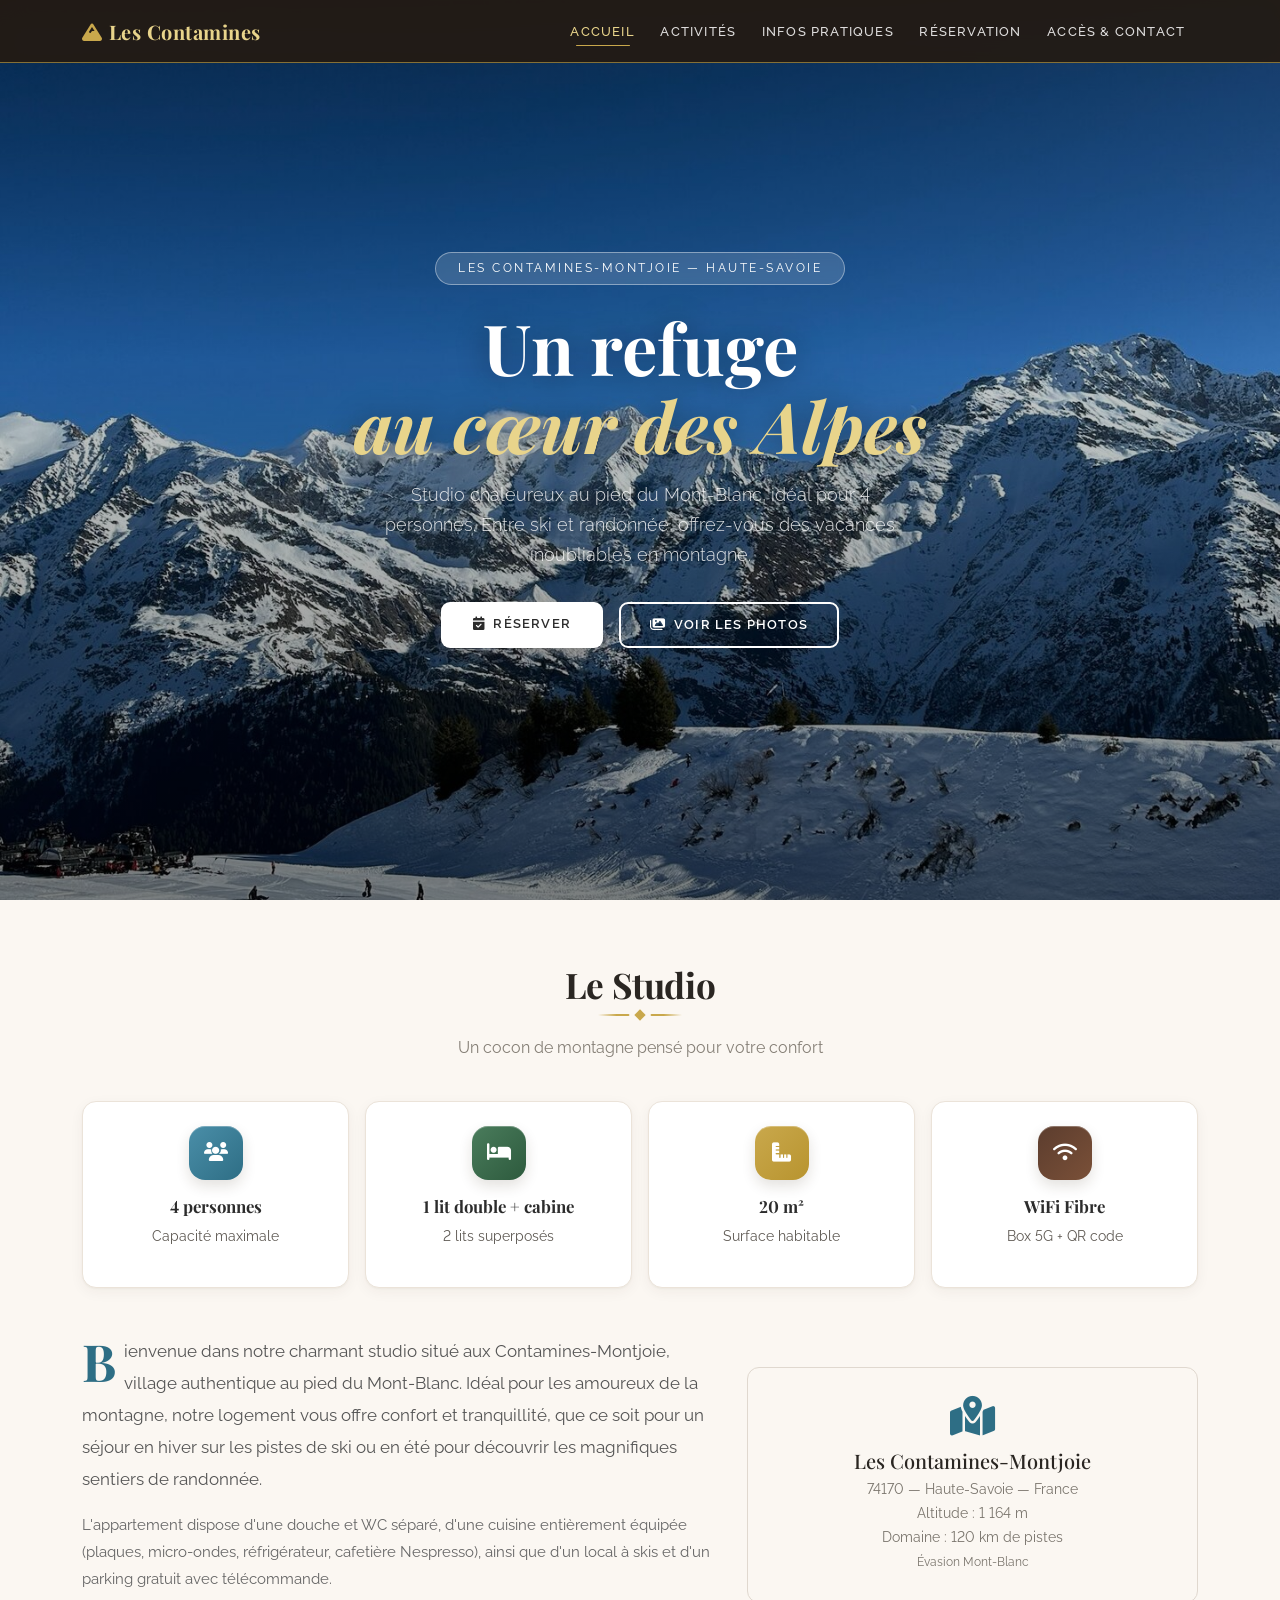
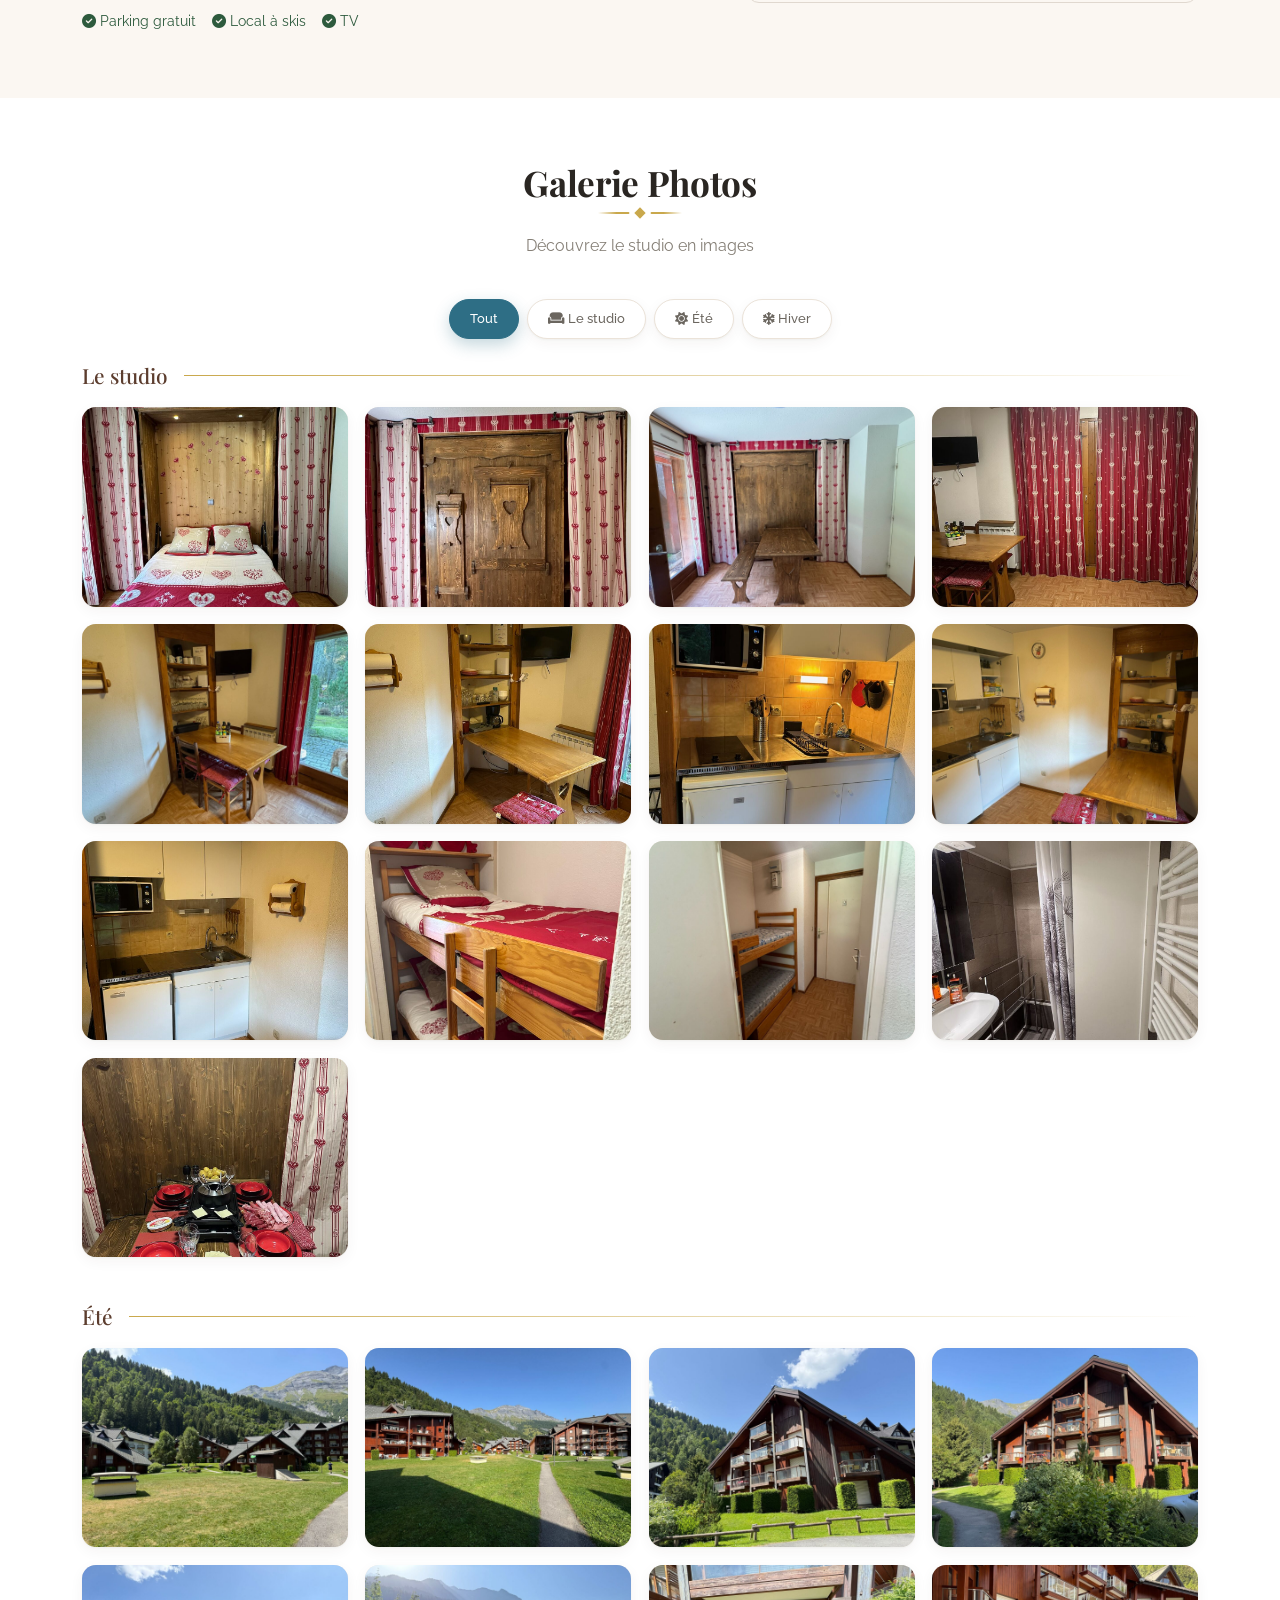
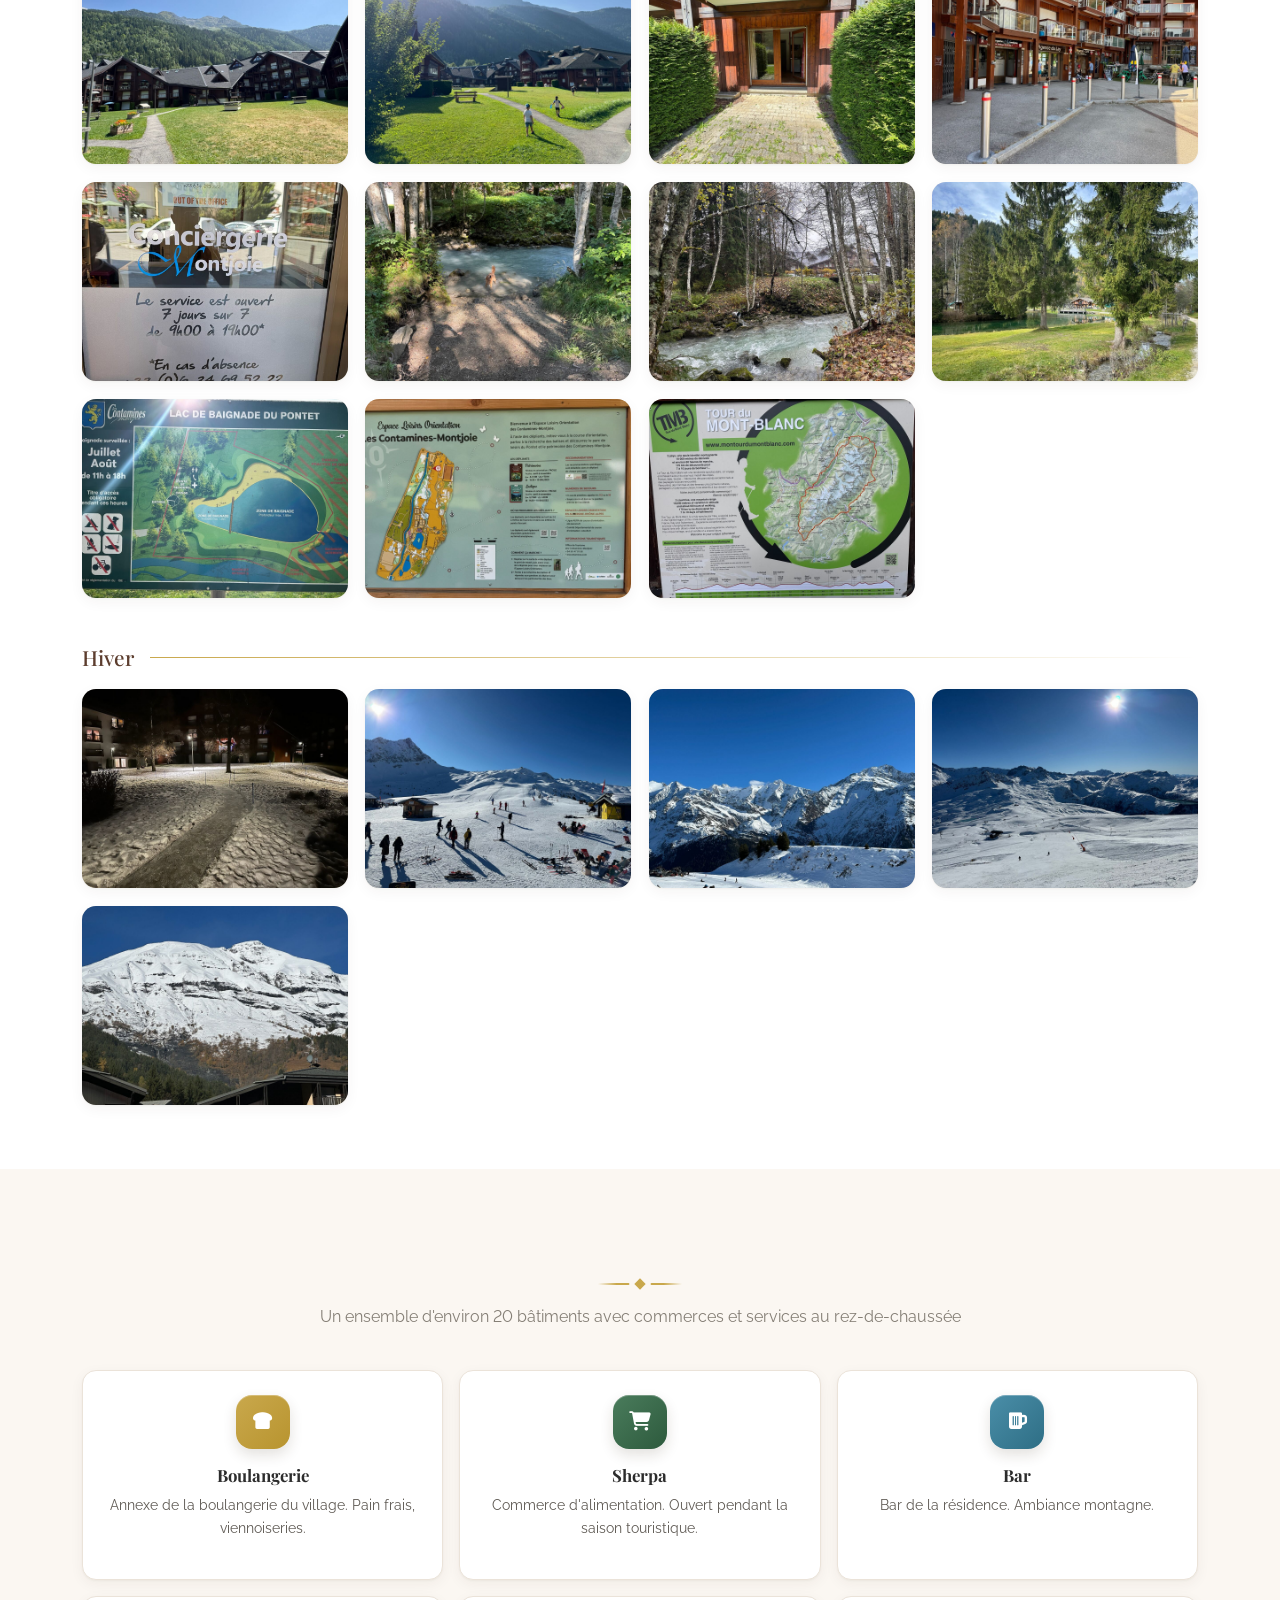
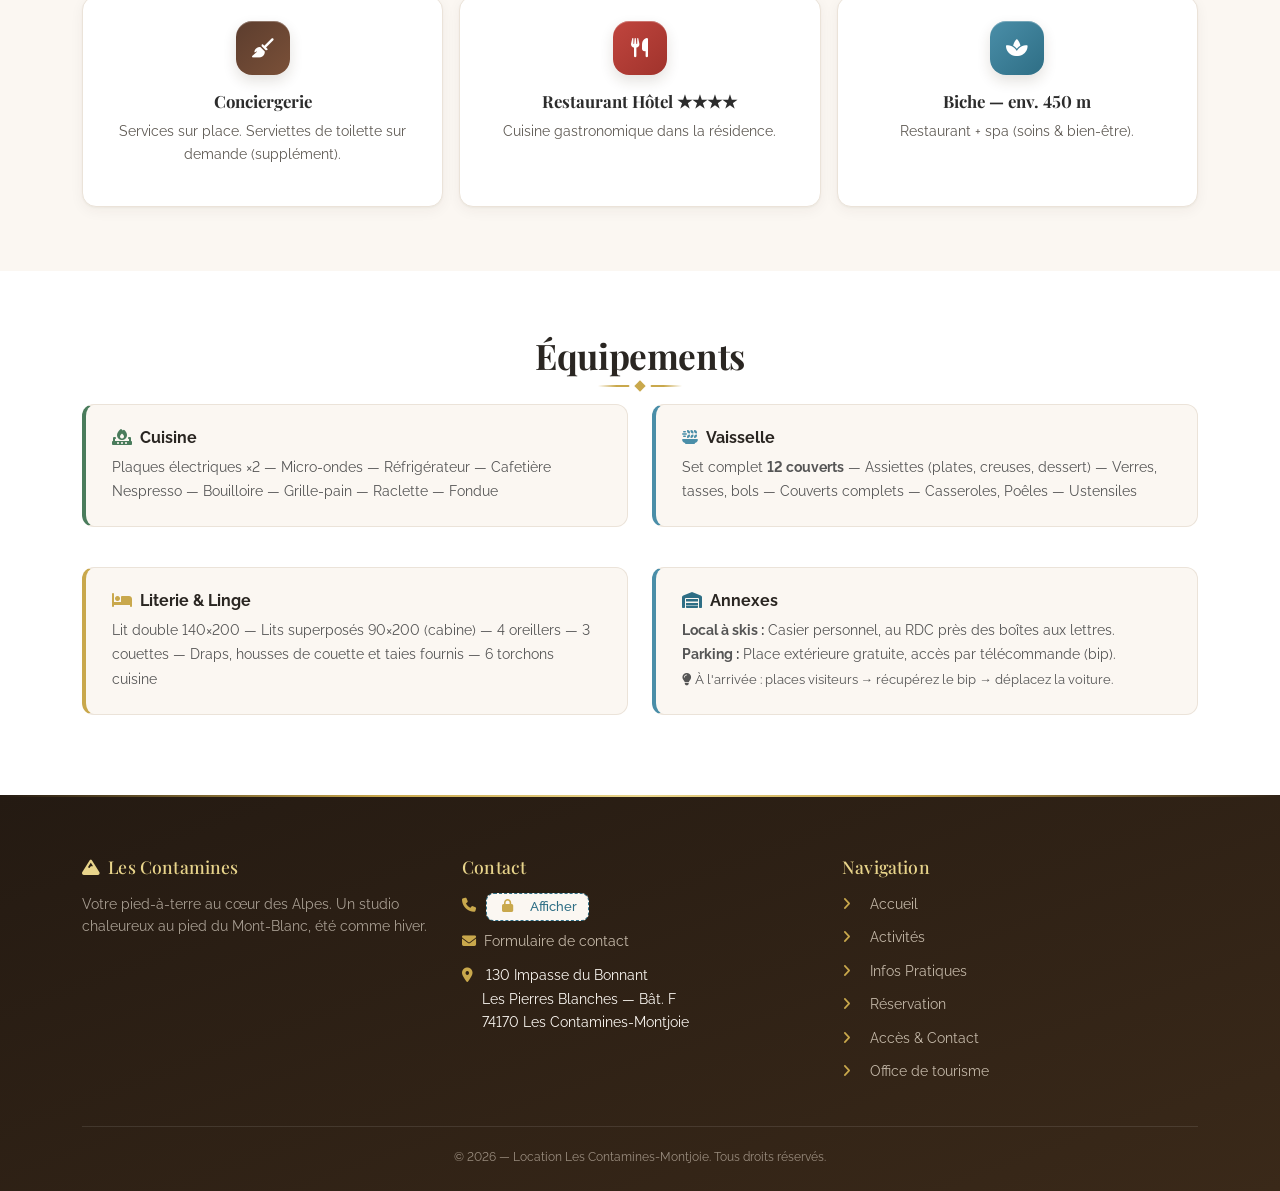
==== commit 142dd749: "Add files via upload" ====
--- a/index.html
+++ b/index.html
@@ -100,7 +100,6 @@
                 { "@type": "LocationFeatureSpecification", "name": "Micro-ondes", "value": true }
             ]
         },
-        "telephone": "+33760291960",
         "checkinTime": "16:00",
         "checkoutTime": "10:00",
         "tourBookingPage": "https://www.conta74.fr/reservation.html"
@@ -447,7 +446,7 @@
             <div class="col-md-4">
                 <h5>Contact</h5>
                 <ul class="footer-list">
-                    <li><i class="fas fa-phone" aria-hidden="true"></i><a href="tel:+33760291960">07 60 29 19 60</a></li>
+                    <li><i class="fas fa-phone" aria-hidden="true"></i><span class="pp-zone pp-zone-sm" data-phone="protect"></span></li>
                     <li><a href="acces.html#contact-form"><i class="fas fa-envelope me-1" aria-hidden="true"></i>Formulaire de contact</a></li>
                     <li><i class="fas fa-map-marker-alt" aria-hidden="true"></i>130 Impasse du Bonnant<br>&nbsp;&nbsp;&nbsp;&nbsp;&nbsp;Les Pierres Blanches — Bât. F<br>&nbsp;&nbsp;&nbsp;&nbsp;&nbsp;74170 Les Contamines-Montjoie</li>
                 </ul>
--- a/style.css
+++ b/style.css
@@ -747,14 +747,264 @@
     .gallery-grid { grid-template-columns: 1fr; }
 }
 
-/* ══════════ GALERIE : titres de groupe (Le studio / Été / Hiver) ══════════ */
+/* ══════════════════════════════════════════════════════════════
+   FINITIONS — couche esthétique ajoutée à la fin de la feuille.
+   Ne change ni la structure ni les couleurs de la charte :
+   pour revenir à l'apparence précédente, supprimer tout ce bloc.
+   ══════════════════════════════════════════════════════════════ */
+:root {
+    --ink: #2A2622;
+    --line: #EBE3D9;
+    --radius: 14px;
+    --shadow-sm: 0 1px 2px rgba(60,40,20,0.04), 0 4px 14px rgba(60,40,20,0.05);
+    --shadow-md: 0 2px 4px rgba(60,40,20,0.05), 0 14px 34px rgba(60,40,20,0.10);
+    --ease: cubic-bezier(0.2, 0.7, 0.2, 1);
+}
+
+/* ── Base : rendu du texte, chiffres alignés (prix, téléphones, dates) ── */
+html { scroll-behavior: smooth; scroll-padding-top: 84px; }
+body {
+    color: var(--ink);
+    -webkit-font-smoothing: antialiased;
+    -moz-osx-font-smoothing: grayscale;
+    text-rendering: optimizeLegibility;
+    font-feature-settings: "lnum" 1, "kern" 1;
+}
+::selection { background: var(--gold-light); color: var(--ink); }
+a { text-underline-offset: 3px; }
+a:focus-visible, button:focus-visible, .accordion-button:focus-visible {
+    outline: 2px solid var(--gold);
+    outline-offset: 2px;
+}
+h1, h2, h3, h4, .section-title, .section-subtitle { text-wrap: balance; }
+
+/* ── Barre de navigation ── */
+.navbar-chalet {
+    background: rgba(36, 26, 18, 0.93);
+    -webkit-backdrop-filter: saturate(140%) blur(14px);
+    backdrop-filter: saturate(140%) blur(14px);
+    border-bottom: 0;
+    box-shadow: inset 0 -1px 0 rgba(201,168,76,0.6);
+}
+.navbar-chalet.scrolled { box-shadow: inset 0 -1px 0 rgba(201,168,76,0.6), 0 8px 30px rgba(0,0,0,0.22); }
+.navbar-chalet .nav-link::after { bottom: 4px; height: 1.5px; border-radius: 2px; }
+.navbar-toggler { padding: 0.35rem 0.6rem; border-radius: 8px; }
+@media (max-width: 991.98px) {
+    .navbar-chalet .navbar-collapse { padding: 0.6rem 0 0.4rem; }
+    .navbar-chalet .nav-link { padding: 0.7rem 0.2rem !important; }
+    .navbar-chalet .nav-link::after { left: 0; transform: none; bottom: 6px; }
+    .navbar-chalet .nav-link:hover::after,
+    .navbar-chalet .nav-link.active-page::after { width: 28px; }
+}
+
+/* ── Bandeau de titre des pages : dégradé plus profond + crête de montagne ── */
+.page-hero {
+    background:
+        radial-gradient(900px 380px at 85% -20%, rgba(74,142,168,0.55), transparent 62%),
+        linear-gradient(135deg, #241A12 0%, #3A2919 46%, #2A5A6E 100%);
+    padding: 8rem 0 4.6rem;
+}
+.page-hero::after {
+    content: '';
+    position: absolute;
+    left: 0; right: 0; bottom: -1px;
+    height: 42px;
+    background: var(--cream);
+    clip-path: polygon(0 100%, 0 62%, 9% 38%, 17% 58%, 27% 18%, 36% 50%, 46% 30%, 55% 62%, 66% 8%, 76% 52%, 86% 28%, 94% 55%, 100% 36%, 100% 100%);
+}
+.page-hero h1 { letter-spacing: -0.01em; text-shadow: 0 2px 24px rgba(0,0,0,0.25); }
+.page-hero h1 i { color: var(--gold-light); font-size: 0.78em; vertical-align: 0.06em; }
+.page-hero .hero-sub { color: rgba(255,255,255,0.78); letter-spacing: 0.02em; }
+
+/* ── Titres de section : filet doré avec losange ── */
+.section-title { letter-spacing: -0.01em; color: var(--ink); }
+.section-divider {
+    width: 84px; height: 2px;
+    background: linear-gradient(90deg, transparent, var(--gold) 22%, var(--gold) 78%, transparent);
+    position: relative;
+    margin-bottom: 1.1rem;
+    border-radius: 0;
+}
+.section-divider::after {
+    content: '';
+    position: absolute;
+    left: 50%; top: 50%;
+    width: 8px; height: 8px;
+    background: var(--gold);
+    transform: translate(-50%, -50%) rotate(45deg);
+    box-shadow: 0 0 0 4px var(--cream);
+}
+.section-alt .section-divider::after { box-shadow: 0 0 0 4px var(--snow); }
+.section-subtitle { font-weight: 400; color: #857F76; }
+
+/* ── Cartes ── */
+.card-chalet {
+    border-color: var(--line);
+    border-radius: var(--radius);
+    box-shadow: var(--shadow-sm);
+    transition: transform 0.35s var(--ease), box-shadow 0.35s var(--ease), border-color 0.35s;
+}
+.card-chalet:hover { transform: translateY(-4px); box-shadow: var(--shadow-md); border-color: #E0D3BF; }
+.card-chalet p, .card-chalet li { color: #5F5A54; }
+.card-icon {
+    width: 54px; height: 54px;
+    border-radius: 16px;
+    box-shadow: 0 6px 14px rgba(60,40,20,0.14), inset 0 1px 0 rgba(255,255,255,0.28);
+}
+
+/* ── Blocs d'information ── */
+.info-block {
+    background: #fff;
+    border-top: 1px solid var(--line);
+    border-right: 1px solid var(--line);
+    border-bottom: 1px solid var(--line);
+    border-radius: 12px;
+    box-shadow: var(--shadow-sm);
+    padding: 1.4rem 1.6rem;
+}
+.section-alt .info-block { background: var(--cream); box-shadow: none; }
+.info-block h5 { color: var(--ink); margin-bottom: 0.5rem; }
+.warning-box, .success-box { border-radius: 12px; }
+
+/* ── Boutons ── */
+.btn-chalet, .btn-outline-chalet, .btn-pine { border-radius: 9px; }
+.btn-chalet { box-shadow: 0 4px 14px rgba(92,61,46,0.22); }
+.btn-chalet:hover { box-shadow: 0 10px 26px rgba(46,110,133,0.30); }
+.btn-pine { box-shadow: 0 4px 12px rgba(45,90,61,0.20); }
+.btn-chalet:active, .btn-pine:active, .btn-outline-chalet:active { transform: translateY(0); }
+
+/* ── Galerie ── */
+.gallery-grid { gap: 1.1rem; }
+.gallery-item {
+    border: 0;
+    border-radius: var(--radius);
+    box-shadow: var(--shadow-sm);
+    transition: box-shadow 0.4s var(--ease), transform 0.4s var(--ease);
+}
+.gallery-item:hover { box-shadow: var(--shadow-md); transform: translateY(-3px); }
+.gallery-item img { transition: transform 0.8s var(--ease); }
+.gallery-overlay { background: linear-gradient(to top, rgba(36,26,18,0.78), rgba(36,26,18,0.12) 46%, transparent 62%); padding: 1rem 1.1rem; }
+.gallery-overlay span { font-size: 0.95rem; line-height: 1.3; text-shadow: 0 1px 8px rgba(0,0,0,0.4); }
 .gallery-group-title {
     grid-column: 1 / -1;
-    margin: 1.2rem 0 0.2rem;
+    display: flex;
+    align-items: center;
+    gap: 1rem;
+    margin: 1.8rem 0 0.1rem;
+    padding: 0;
+    border: 0;
     font-family: 'Playfair Display', serif;
-    font-size: 1.35rem;
+    font-size: 1.3rem;
     color: var(--wood);
-    border-bottom: 2px solid var(--gold-light);
-    padding-bottom: 0.3rem;
+}
+.gallery-group-title::after {
+    content: '';
+    flex: 1;
+    height: 1px;
+    background: linear-gradient(90deg, var(--gold), rgba(201,168,76,0));
 }
 .gallery-group-title:first-child { margin-top: 0; }
+.filter-btn {
+    background: #fff;
+    border-color: var(--line);
+    color: #6B665F;
+    padding: 0.5rem 1.25rem;
+    box-shadow: var(--shadow-sm);
+    transition: all 0.3s var(--ease);
+}
+.filter-btn:hover, .filter-btn.active { box-shadow: 0 6px 16px rgba(46,110,133,0.28); }
+.lightbox { background: rgba(18,13,9,0.94); }
+.lightbox img { border-radius: 10px; box-shadow: 0 20px 60px rgba(0,0,0,0.5); }
+
+/* ── Calendrier ── */
+.calendar-wrapper { border-radius: 16px; border-color: var(--line); box-shadow: var(--shadow-md); }
+.calendar-header { background: linear-gradient(135deg, #4E3326, #7A5038); padding: 1.05rem 1.3rem; }
+.calendar-nav { width: 36px; height: 36px; }
+.calendar-nav:hover { background: rgba(255,255,255,0.2); transform: scale(1.06); }
+.calendar-day { border-color: #F4EFE9; min-height: 44px; }
+.calendar-day.available:hover { border-radius: 8px; box-shadow: 0 4px 10px rgba(45,90,61,0.25); }
+.calendar-legend { gap: 1.2rem; }
+.legend-dot { border-radius: 4px; }
+
+/* ── Tableau des tarifs ── */
+.tarifs-table { border-radius: var(--radius); box-shadow: var(--shadow-md); background: #fff; }
+.tarifs-table thead th { background: #54382B; padding: 1.05rem 1rem; letter-spacing: 0.08em; font-size: 0.78rem; }
+.tarifs-table td { border-bottom-color: #F1EBE3; padding: 1.05rem 1rem; }
+.tarifs-table tbody tr:last-child td { border-bottom: 0; }
+.tarifs-table tbody tr { transition: background 0.25s; }
+.tarifs-table tbody tr:hover { background: #EEF7FA; }
+
+/* ── Étapes de réservation ── */
+.step-card { padding: 1.2rem 0.4rem; }
+.step-num {
+    background: linear-gradient(135deg, var(--sky), var(--sky-dark));
+    box-shadow: 0 6px 14px rgba(46,110,133,0.28), 0 0 0 5px rgba(74,142,168,0.12);
+}
+
+/* ── Livre d'or ── */
+.guestbook-entry { border-radius: 12px; box-shadow: var(--shadow-sm); }
+.guestbook-form { border-radius: var(--radius); border: 1px solid var(--line); background: #fff; box-shadow: var(--shadow-sm); }
+
+/* ── Formulaires ── */
+.form-control, .form-select { border-color: #DDD4C8; border-radius: 10px; background-color: #fff; }
+.form-control:hover, .form-select:hover { border-color: #C9BDAE; }
+.form-control:focus, .form-select:focus { border-color: var(--sky); box-shadow: 0 0 0 4px rgba(74,142,168,0.16); }
+.form-label-chalet { font-size: 0.74rem; letter-spacing: 0.09em; margin-bottom: 0.35rem; }
+.form-check-input:focus { border-color: var(--sky); box-shadow: 0 0 0 4px rgba(74,142,168,0.16); }
+
+/* ── Questions fréquentes : chaque question devient une carte ── */
+.accordion-chalet { --bs-accordion-border-color: transparent; --bs-accordion-bg: transparent; }
+.accordion-chalet .accordion-item,
+.accordion-chalet .accordion-item:not(:first-of-type) {
+    border: 1px solid var(--line);
+    border-radius: 12px;
+    overflow: hidden;
+    margin-bottom: 0.65rem;
+    background: #fff;
+    box-shadow: var(--shadow-sm);
+    transition: box-shadow 0.3s var(--ease), border-color 0.3s;
+}
+.accordion-chalet .accordion-item:hover { border-color: #E0D3BF; box-shadow: var(--shadow-md); }
+.accordion-chalet .accordion-button { padding: 1.05rem 1.25rem; border-radius: 0 !important; }
+.accordion-chalet .accordion-button:not(.collapsed) { background: #FBF7F2; box-shadow: inset 0 -1px 0 var(--line); }
+.accordion-chalet .accordion-body { padding: 1.1rem 1.25rem 1.25rem; }
+
+/* ── Pied de page ── */
+.footer {
+    background: linear-gradient(160deg, #241A12, #3A2919);
+    position: relative;
+    padding-top: 3.8rem;
+}
+.footer::before {
+    content: '';
+    position: absolute;
+    top: 0; left: 0; right: 0;
+    height: 2px;
+    background: linear-gradient(90deg, transparent, var(--gold) 30%, var(--gold-light) 50%, var(--gold) 70%, transparent);
+}
+.footer h5 { letter-spacing: 0.01em; }
+.footer-list a { display: inline-block; transition: color 0.3s, transform 0.3s var(--ease); }
+.footer-list a:hover { transform: translateX(3px); }
+.footer-bottom { color: #9A8D7F; }
+.footer-bottom a { color: #C4B8A8; text-decoration: underline; }
+
+/* ── Notifications ── */
+.toast-custom { border-radius: 12px; box-shadow: var(--shadow-md); }
+
+/* ── Petits écrans ── */
+@media (max-width: 768px) {
+    .page-hero { padding: 6.6rem 0 3.4rem; }
+    .page-hero::after { height: 28px; }
+    .card-chalet { padding: 1.2rem; }
+    .info-block { padding: 1.15rem 1.2rem; }
+    .gallery-grid { gap: 0.7rem; }
+    .calendar-day { min-height: 42px; padding: 0.3rem; }
+    .tarifs-table td, .tarifs-table thead th { padding: 0.8rem 0.5rem; }
+}
+
+/* ── Respect du réglage « réduire les animations » ── */
+@media (prefers-reduced-motion: reduce) {
+    html { scroll-behavior: auto; }
+    .reveal { opacity: 1; transform: none; transition: none; }
+    *, *::before, *::after { animation-duration: 0.01ms !important; transition-duration: 0.01ms !important; }
+}
